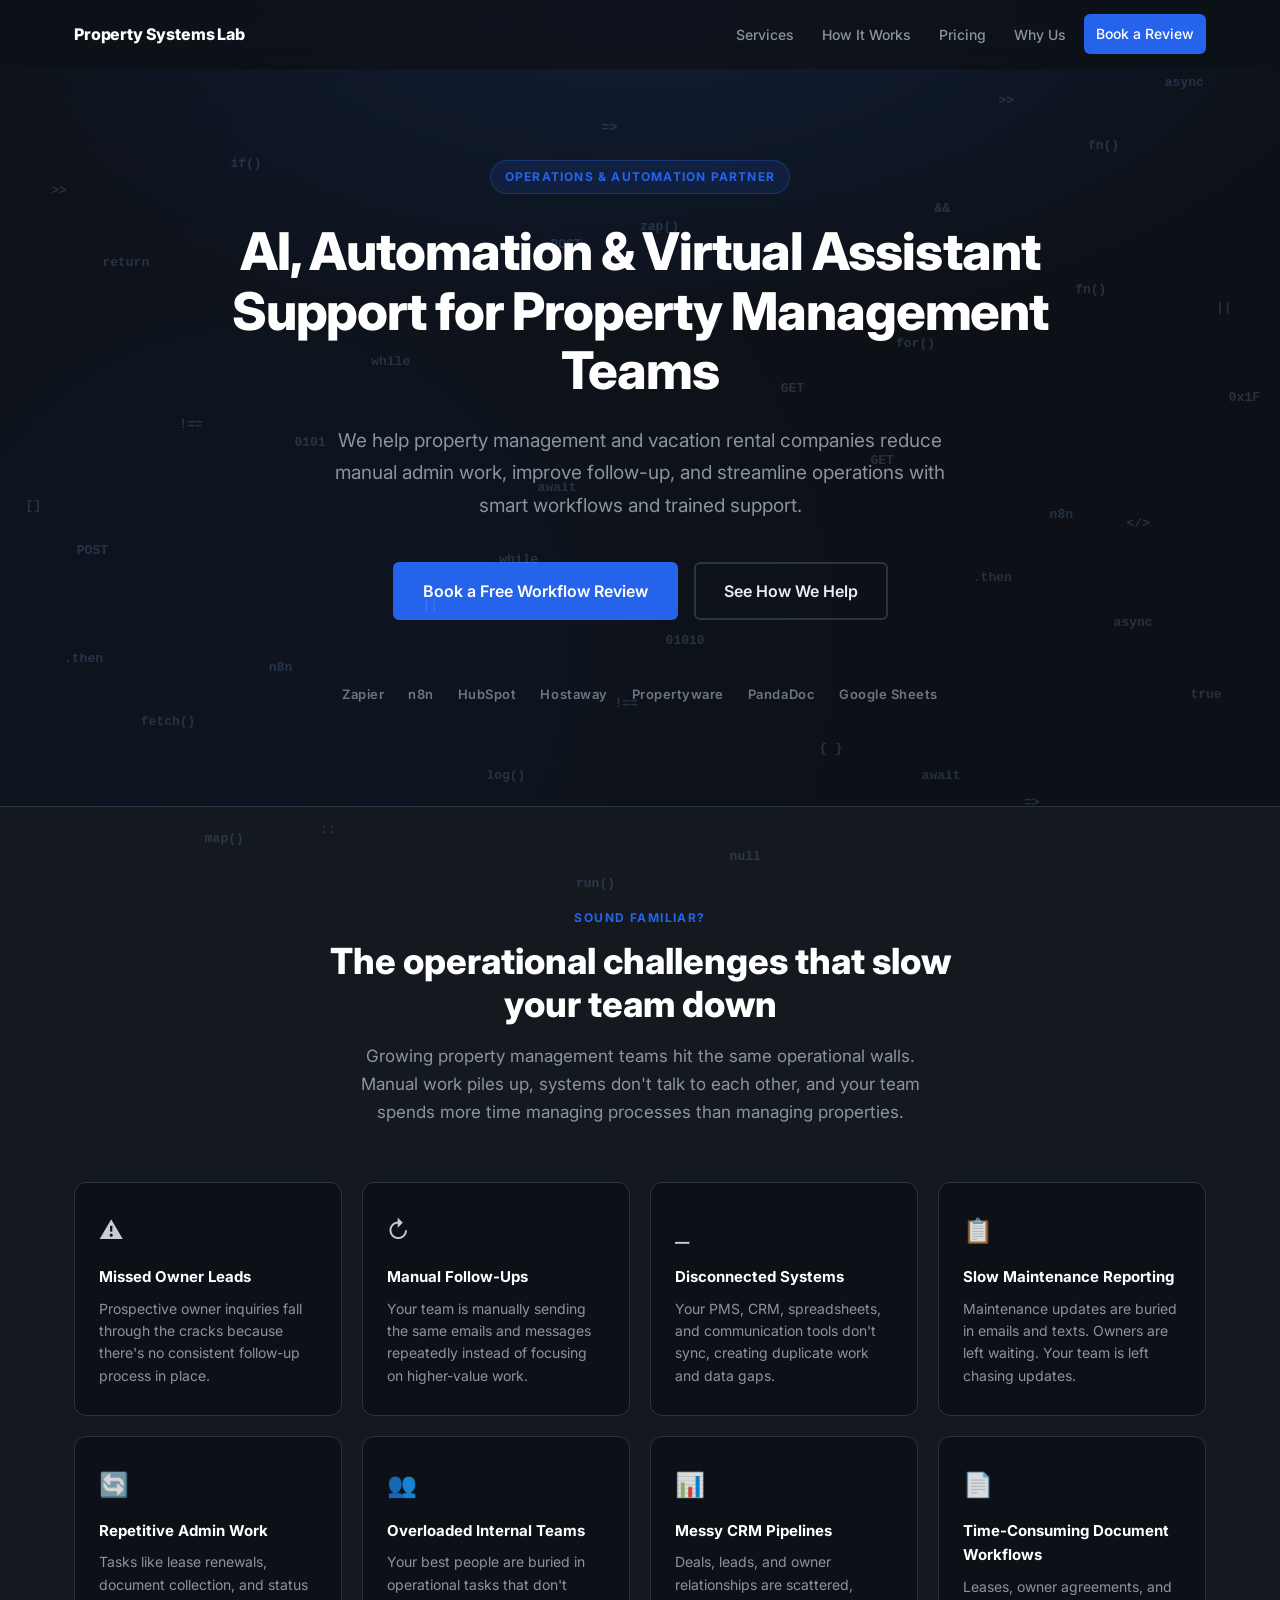
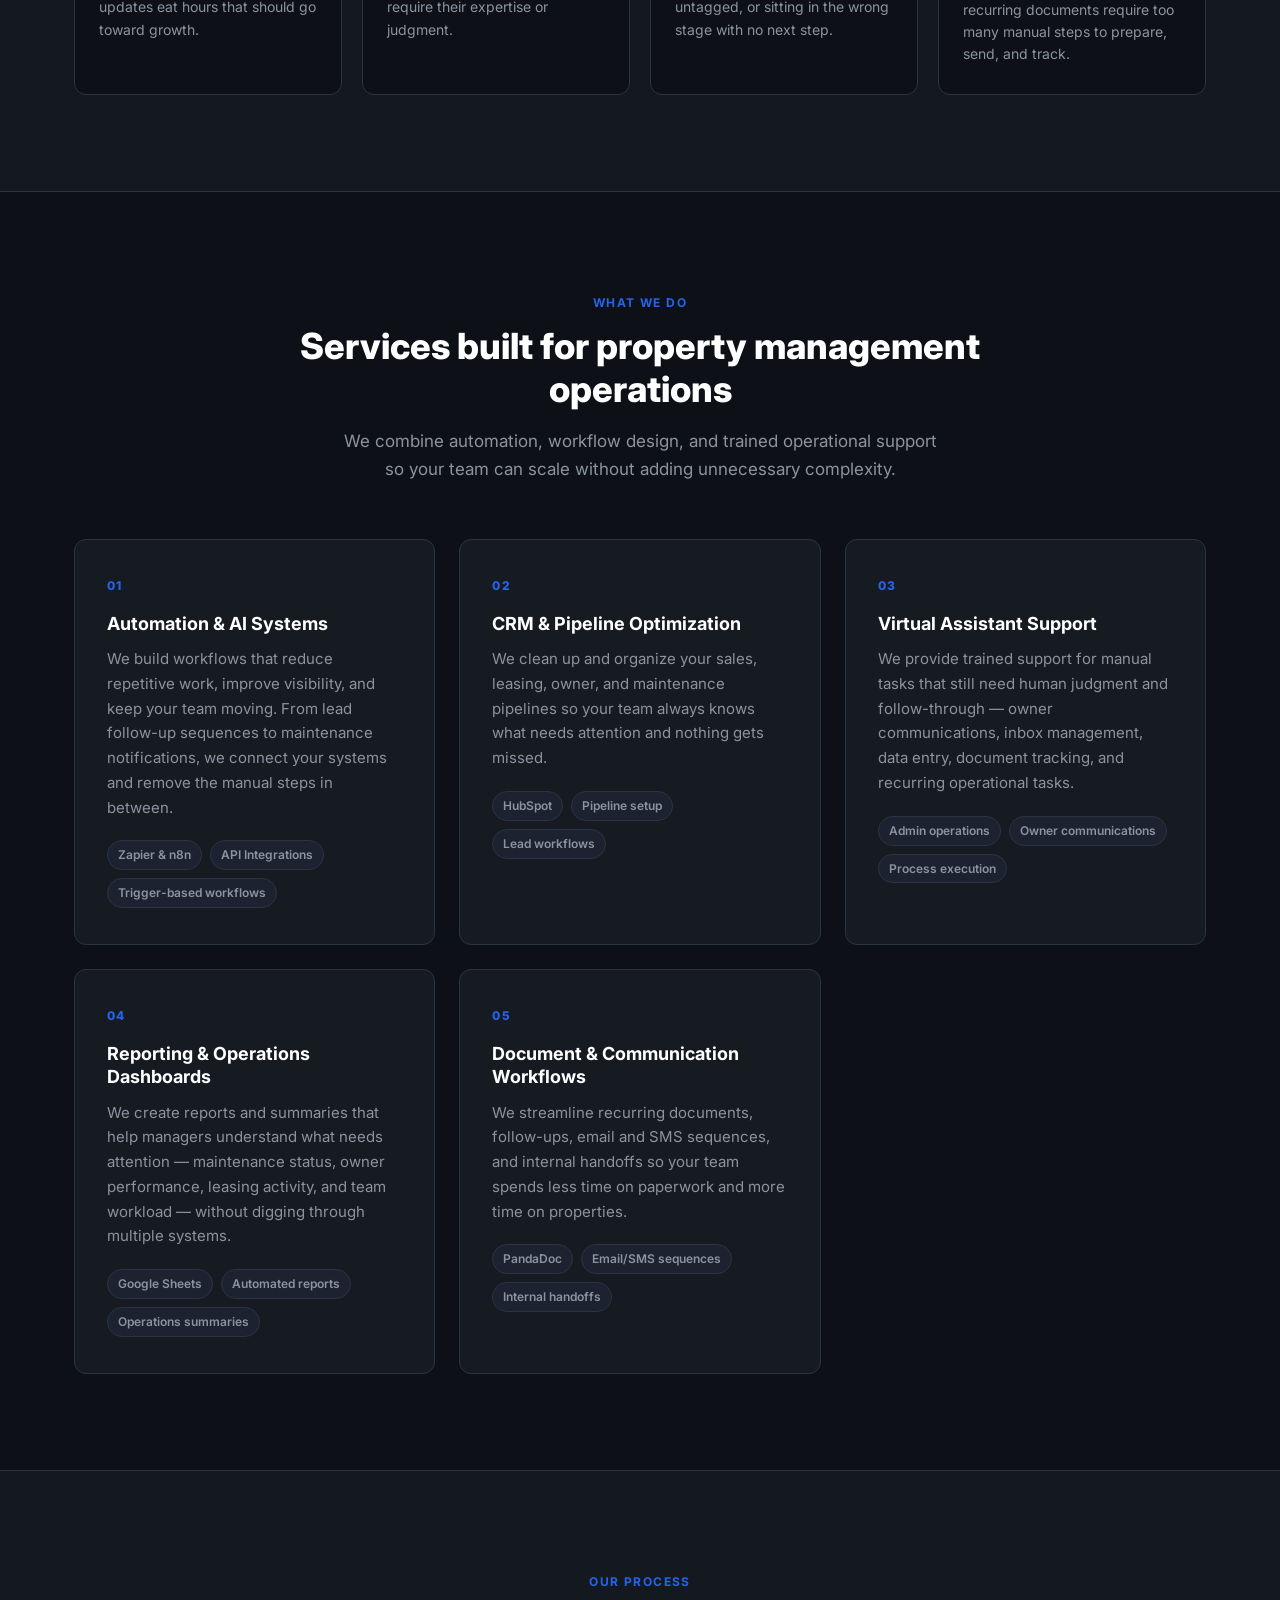
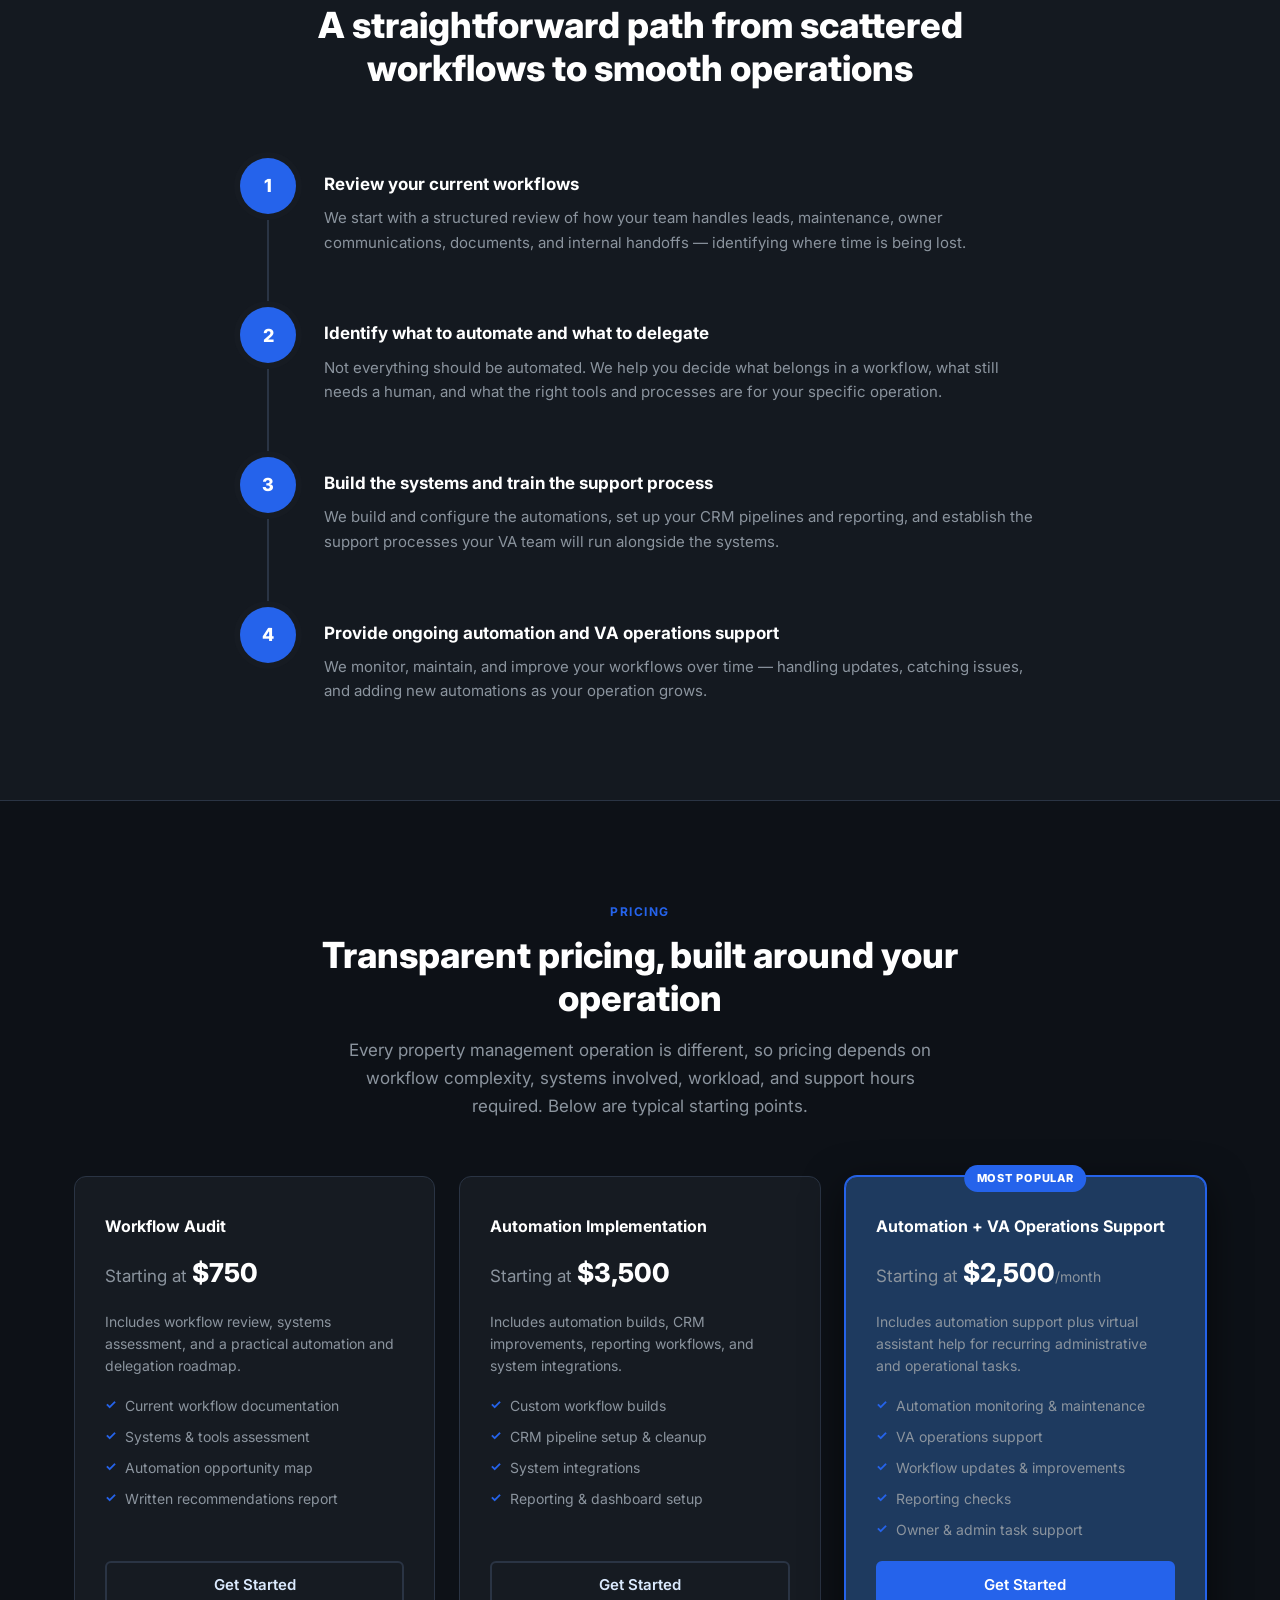
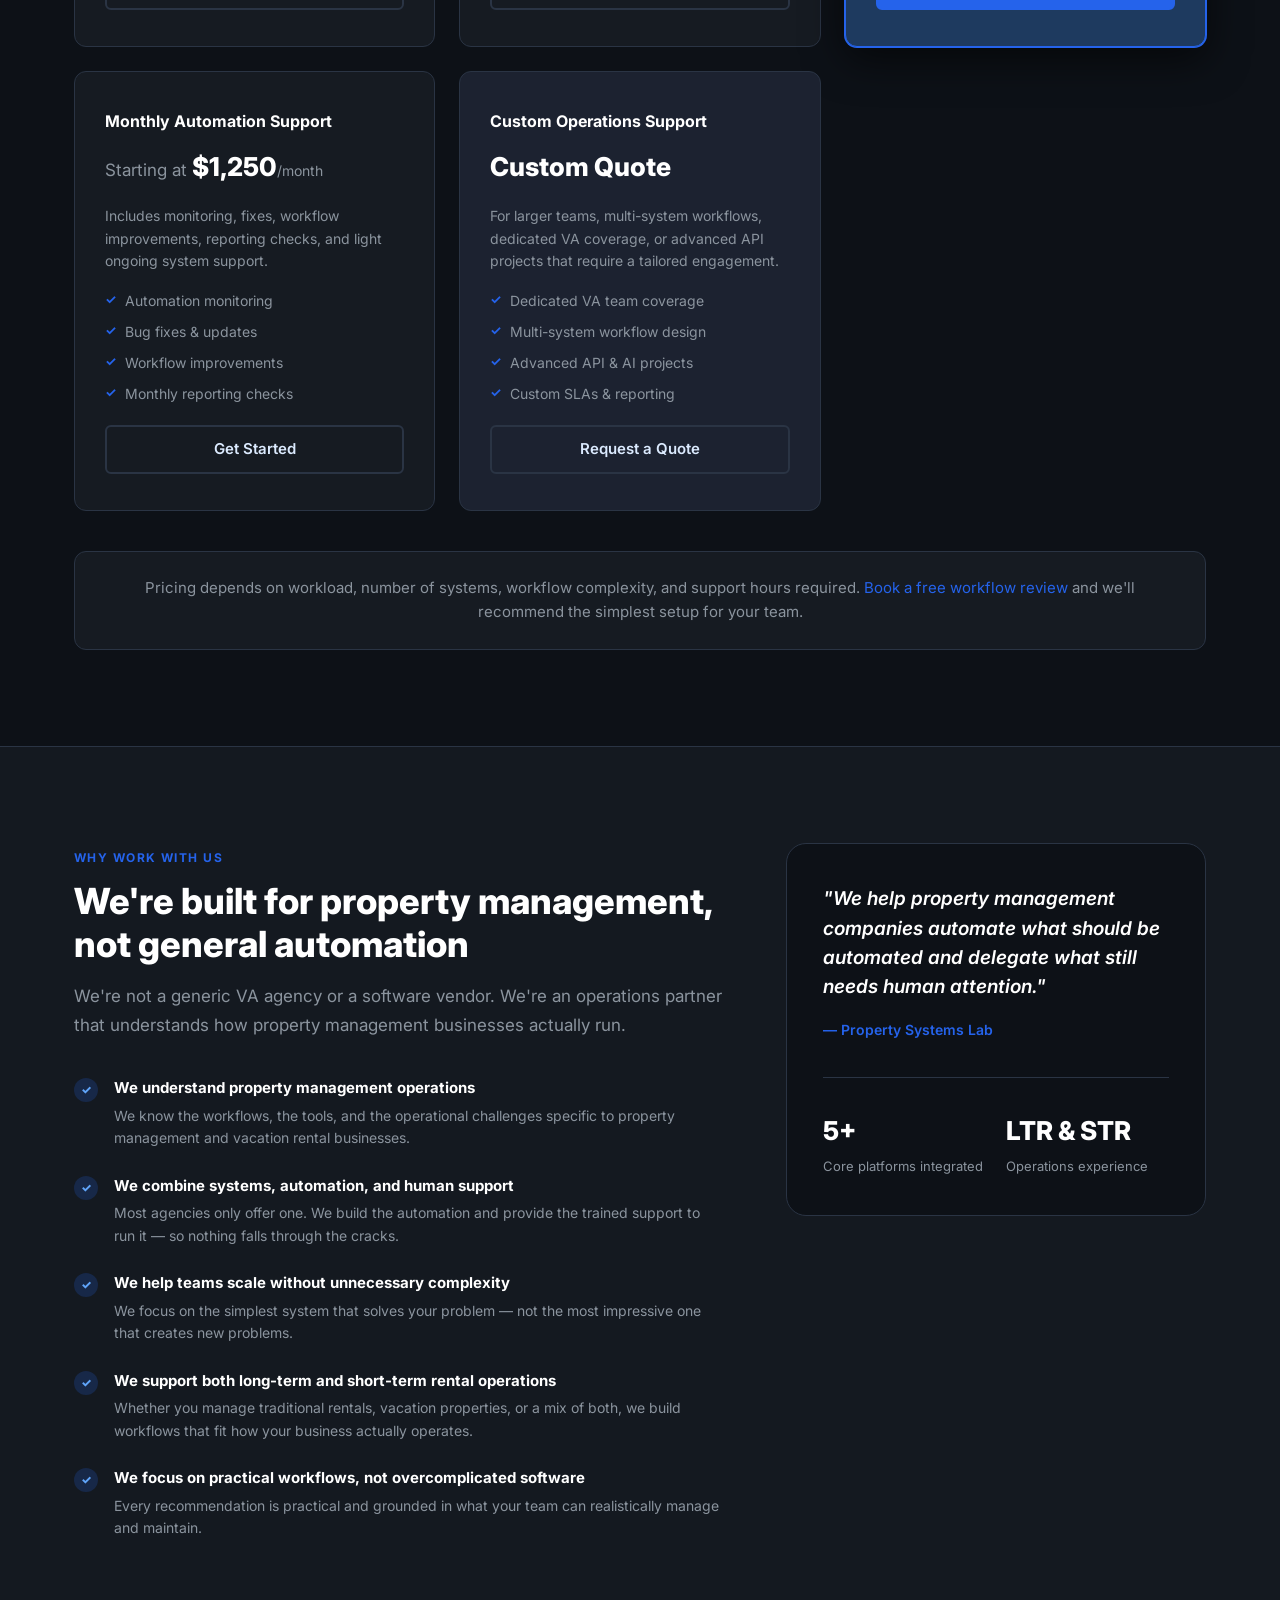
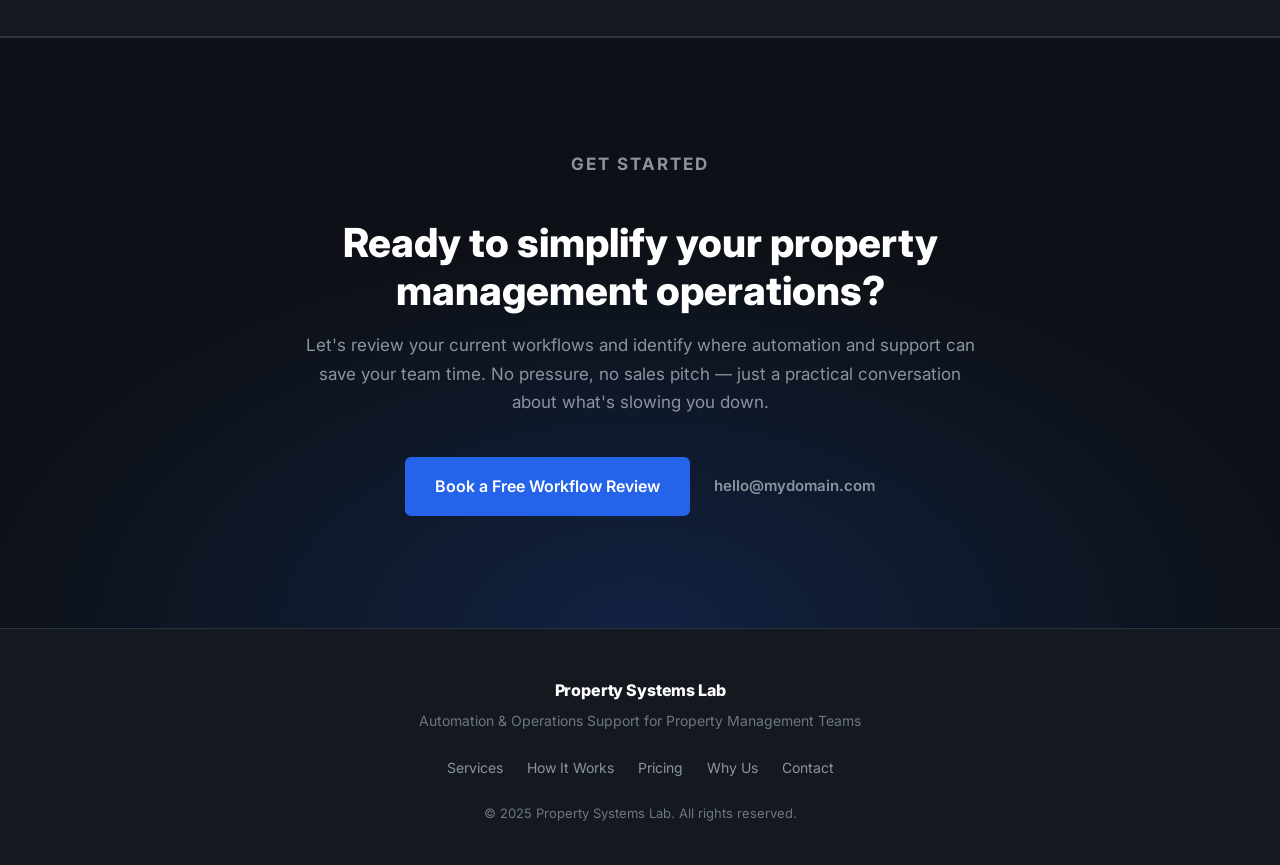
==== index.html @ fbfcacbc "Replace animated canvas with static hardcoded code symbols 47 symbols hardcoded in HTML with absolut" ====
<!DOCTYPE html>
<html lang="en">
<head>
  <meta charset="UTF-8" />
  <meta name="viewport" content="width=device-width, initial-scale=1.0" />
  <title>Property Systems Lab | Automation & Operations Support for Property Management</title>
  <meta name="description" content="We help property management and vacation rental companies reduce manual admin work, improve follow-up, and streamline operations with smart workflows and trained support." />
  <link rel="preconnect" href="https://fonts.googleapis.com" />
  <link rel="preconnect" href="https://fonts.gstatic.com" crossorigin />
  <link href="https://fonts.googleapis.com/css2?family=Inter:wght@400;500;600;700;800&display=swap" rel="stylesheet" />
  <link rel="stylesheet" href="styles.css" />
</head>
<body>

  <!-- Background symbols -->
  <div class="code-bg" aria-hidden="true">
    <span style="top:4%;left:3%">{ }</span>
    <span style="top:8%;left:91%">async</span>
    <span style="top:13%;left:47%">=></span>
    <span style="top:17%;left:18%">if()</span>
    <span style="top:22%;left:73%">&&</span>
    <span style="top:6%;left:62%">API</span>
    <span style="top:28%;left:8%">return</span>
    <span style="top:31%;left:84%">fn()</span>
    <span style="top:35%;left:55%">//</span>
    <span style="top:39%;left:29%">while</span>
    <span style="top:43%;left:96%">0x1F</span>
    <span style="top:2%;left:37%">map()</span>
    <span style="top:46%;left:14%">!==</span>
    <span style="top:50%;left:68%">GET</span>
    <span style="top:53%;left:42%">await</span>
    <span style="top:57%;left:88%">&lt;/&gt;</span>
    <span style="top:60%;left:6%">POST</span>
    <span style="top:63%;left:76%">.then</span>
    <span style="top:66%;left:33%">||</span>
    <span style="top:70%;left:52%">01010</span>
    <span style="top:73%;left:21%">n8n</span>
    <span style="top:76%;left:93%">true</span>
    <span style="top:79%;left:11%">fetch()</span>
    <span style="top:82%;left:64%">{ }</span>
    <span style="top:85%;left:38%">log()</span>
    <span style="top:88%;left:80%">=></span>
    <span style="top:91%;left:25%">::</span>
    <span style="top:94%;left:57%">null</span>
    <span style="top:97%;left:45%">run()</span>
    <span style="top:10%;left:78%">&gt;&gt;</span>
    <span style="top:24%;left:50%">zap()</span>
    <span style="top:37%;left:70%">for()</span>
    <span style="top:55%;left:2%">[]</span>
    <span style="top:68%;left:87%">async</span>
    <span style="top:48%;left:23%">0101</span>
    <span style="top:15%;left:85%">fn()</span>
    <span style="top:42%;left:61%">GET</span>
    <span style="top:77%;left:48%">!==</span>
    <span style="top:92%;left:16%">map()</span>
    <span style="top:20%;left:4%">&gt;&gt;</span>
    <span style="top:61%;left:39%">while</span>
    <span style="top:33%;left:95%">||</span>
    <span style="top:85%;left:72%">await</span>
    <span style="top:72%;left:5%">.then</span>
    <span style="top:6%;left:27%">return</span>
    <span style="top:56%;left:82%">n8n</span>
    <span style="top:26%;left:43%">POST</span>
  </div>

  <!-- Navigation -->
  <nav class="nav" id="nav">
    <div class="container nav__inner">
      <a href="#" class="nav__logo">Property Systems Lab</a>
      <ul class="nav__links">
        <li><a href="#services">Services</a></li>
        <li><a href="#how-it-works">How It Works</a></li>
        <li><a href="#pricing">Pricing</a></li>
        <li><a href="#why-us">Why Us</a></li>
        <li><a href="#contact" class="btn btn--nav">Book a Review</a></li>
      </ul>
      <button class="nav__toggle" id="navToggle" aria-label="Toggle navigation">
        <span></span><span></span><span></span>
      </button>
    </div>
  </nav>

  <!-- Hero -->
  <section class="hero">
    <div class="container hero__inner">
      <div class="hero__badge">Operations & Automation Partner</div>
      <h1 class="hero__headline">AI, Automation &amp; Virtual Assistant Support for Property Management Teams</h1>
      <p class="hero__sub">We help property management and vacation rental companies reduce manual admin work, improve follow-up, and streamline operations with smart workflows and trained support.</p>
      <div class="hero__actions">
        <a href="#contact" class="btn btn--primary btn--lg">Book a Free Workflow Review</a>
        <a href="#services" class="btn btn--ghost btn--lg">See How We Help</a>
      </div>
      <div class="hero__trust">
        <span>Zapier</span>
        <span>n8n</span>
        <span>HubSpot</span>
        <span>Hostaway</span>
        <span>Propertyware</span>
        <span>PandaDoc</span>
        <span>Google Sheets</span>
      </div>
    </div>
  </section>

  <!-- Problems -->
  <section class="problems" id="problems">
    <div class="container">
      <div class="section-header">
        <p class="section-label">Sound Familiar?</p>
        <h2 class="section-title">The operational challenges that slow your team down</h2>
        <p class="section-desc">Growing property management teams hit the same operational walls. Manual work piles up, systems don't talk to each other, and your team spends more time managing processes than managing properties.</p>
      </div>
      <div class="problems__grid">
        <div class="problem-card">
          <div class="problem-card__icon">&#9888;</div>
          <h3>Missed Owner Leads</h3>
          <p>Prospective owner inquiries fall through the cracks because there's no consistent follow-up process in place.</p>
        </div>
        <div class="problem-card">
          <div class="problem-card__icon">&#8635;</div>
          <h3>Manual Follow-Ups</h3>
          <p>Your team is manually sending the same emails and messages repeatedly instead of focusing on higher-value work.</p>
        </div>
        <div class="problem-card">
          <div class="problem-card__icon">&#9135;</div>
          <h3>Disconnected Systems</h3>
          <p>Your PMS, CRM, spreadsheets, and communication tools don't sync, creating duplicate work and data gaps.</p>
        </div>
        <div class="problem-card">
          <div class="problem-card__icon">&#128203;</div>
          <h3>Slow Maintenance Reporting</h3>
          <p>Maintenance updates are buried in emails and texts. Owners are left waiting. Your team is left chasing updates.</p>
        </div>
        <div class="problem-card">
          <div class="problem-card__icon">&#128260;</div>
          <h3>Repetitive Admin Work</h3>
          <p>Tasks like lease renewals, document collection, and status updates eat hours that should go toward growth.</p>
        </div>
        <div class="problem-card">
          <div class="problem-card__icon">&#128101;</div>
          <h3>Overloaded Internal Teams</h3>
          <p>Your best people are buried in operational tasks that don't require their expertise or judgment.</p>
        </div>
        <div class="problem-card">
          <div class="problem-card__icon">&#128202;</div>
          <h3>Messy CRM Pipelines</h3>
          <p>Deals, leads, and owner relationships are scattered, untagged, or sitting in the wrong stage with no next step.</p>
        </div>
        <div class="problem-card">
          <div class="problem-card__icon">&#128196;</div>
          <h3>Time-Consuming Document Workflows</h3>
          <p>Leases, owner agreements, and recurring documents require too many manual steps to prepare, send, and track.</p>
        </div>
      </div>
    </div>
  </section>

  <!-- Services -->
  <section class="services" id="services">
    <div class="container">
      <div class="section-header">
        <p class="section-label">What We Do</p>
        <h2 class="section-title">Services built for property management operations</h2>
        <p class="section-desc">We combine automation, workflow design, and trained operational support so your team can scale without adding unnecessary complexity.</p>
      </div>
      <div class="services__grid">
        <div class="service-card">
          <div class="service-card__num">01</div>
          <h3>Automation &amp; AI Systems</h3>
          <p>We build workflows that reduce repetitive work, improve visibility, and keep your team moving. From lead follow-up sequences to maintenance notifications, we connect your systems and remove the manual steps in between.</p>
          <ul class="service-card__tags">
            <li>Zapier &amp; n8n</li>
            <li>API Integrations</li>
            <li>Trigger-based workflows</li>
          </ul>
        </div>
        <div class="service-card">
          <div class="service-card__num">02</div>
          <h3>CRM &amp; Pipeline Optimization</h3>
          <p>We clean up and organize your sales, leasing, owner, and maintenance pipelines so your team always knows what needs attention and nothing gets missed.</p>
          <ul class="service-card__tags">
            <li>HubSpot</li>
            <li>Pipeline setup</li>
            <li>Lead workflows</li>
          </ul>
        </div>
        <div class="service-card">
          <div class="service-card__num">03</div>
          <h3>Virtual Assistant Support</h3>
          <p>We provide trained support for manual tasks that still need human judgment and follow-through — owner communications, inbox management, data entry, document tracking, and recurring operational tasks.</p>
          <ul class="service-card__tags">
            <li>Admin operations</li>
            <li>Owner communications</li>
            <li>Process execution</li>
          </ul>
        </div>
        <div class="service-card">
          <div class="service-card__num">04</div>
          <h3>Reporting &amp; Operations Dashboards</h3>
          <p>We create reports and summaries that help managers understand what needs attention — maintenance status, owner performance, leasing activity, and team workload — without digging through multiple systems.</p>
          <ul class="service-card__tags">
            <li>Google Sheets</li>
            <li>Automated reports</li>
            <li>Operations summaries</li>
          </ul>
        </div>
        <div class="service-card">
          <div class="service-card__num">05</div>
          <h3>Document &amp; Communication Workflows</h3>
          <p>We streamline recurring documents, follow-ups, email and SMS sequences, and internal handoffs so your team spends less time on paperwork and more time on properties.</p>
          <ul class="service-card__tags">
            <li>PandaDoc</li>
            <li>Email/SMS sequences</li>
            <li>Internal handoffs</li>
          </ul>
        </div>
      </div>
    </div>
  </section>

  <!-- How It Works -->
  <section class="how-it-works" id="how-it-works">
    <div class="container">
      <div class="section-header">
        <p class="section-label">Our Process</p>
        <h2 class="section-title">A straightforward path from scattered workflows to smooth operations</h2>
      </div>
      <div class="steps">
        <div class="step">
          <div class="step__num">1</div>
          <div class="step__body">
            <h3>Review your current workflows</h3>
            <p>We start with a structured review of how your team handles leads, maintenance, owner communications, documents, and internal handoffs — identifying where time is being lost.</p>
          </div>
        </div>
        <div class="step">
          <div class="step__num">2</div>
          <div class="step__body">
            <h3>Identify what to automate and what to delegate</h3>
            <p>Not everything should be automated. We help you decide what belongs in a workflow, what still needs a human, and what the right tools and processes are for your specific operation.</p>
          </div>
        </div>
        <div class="step">
          <div class="step__num">3</div>
          <div class="step__body">
            <h3>Build the systems and train the support process</h3>
            <p>We build and configure the automations, set up your CRM pipelines and reporting, and establish the support processes your VA team will run alongside the systems.</p>
          </div>
        </div>
        <div class="step">
          <div class="step__num">4</div>
          <div class="step__body">
            <h3>Provide ongoing automation and VA operations support</h3>
            <p>We monitor, maintain, and improve your workflows over time — handling updates, catching issues, and adding new automations as your operation grows.</p>
          </div>
        </div>
      </div>
    </div>
  </section>

  <!-- Pricing -->
  <section class="pricing" id="pricing">
    <div class="container">
      <div class="section-header">
        <p class="section-label">Pricing</p>
        <h2 class="section-title">Transparent pricing, built around your operation</h2>
        <p class="section-desc">Every property management operation is different, so pricing depends on workflow complexity, systems involved, workload, and support hours required. Below are typical starting points.</p>
      </div>
      <div class="pricing__grid">
        <div class="pricing-card">
          <div class="pricing-card__name">Workflow Audit</div>
          <div class="pricing-card__price">Starting at <strong>$750</strong></div>
          <p class="pricing-card__desc">Includes workflow review, systems assessment, and a practical automation and delegation roadmap.</p>
          <ul class="pricing-card__list">
            <li>Current workflow documentation</li>
            <li>Systems &amp; tools assessment</li>
            <li>Automation opportunity map</li>
            <li>Written recommendations report</li>
          </ul>
          <a href="#contact" class="btn btn--outline">Get Started</a>
        </div>
        <div class="pricing-card">
          <div class="pricing-card__name">Automation Implementation</div>
          <div class="pricing-card__price">Starting at <strong>$3,500</strong></div>
          <p class="pricing-card__desc">Includes automation builds, CRM improvements, reporting workflows, and system integrations.</p>
          <ul class="pricing-card__list">
            <li>Custom workflow builds</li>
            <li>CRM pipeline setup &amp; cleanup</li>
            <li>System integrations</li>
            <li>Reporting &amp; dashboard setup</li>
          </ul>
          <a href="#contact" class="btn btn--outline">Get Started</a>
        </div>
        <div class="pricing-card pricing-card--featured">
          <div class="pricing-card__badge">Most Popular</div>
          <div class="pricing-card__name">Automation + VA Operations Support</div>
          <div class="pricing-card__price">Starting at <strong>$2,500</strong><span>/month</span></div>
          <p class="pricing-card__desc">Includes automation support plus virtual assistant help for recurring administrative and operational tasks.</p>
          <ul class="pricing-card__list">
            <li>Automation monitoring &amp; maintenance</li>
            <li>VA operations support</li>
            <li>Workflow updates &amp; improvements</li>
            <li>Reporting checks</li>
            <li>Owner &amp; admin task support</li>
          </ul>
          <a href="#contact" class="btn btn--primary">Get Started</a>
        </div>
        <div class="pricing-card">
          <div class="pricing-card__name">Monthly Automation Support</div>
          <div class="pricing-card__price">Starting at <strong>$1,250</strong><span>/month</span></div>
          <p class="pricing-card__desc">Includes monitoring, fixes, workflow improvements, reporting checks, and light ongoing system support.</p>
          <ul class="pricing-card__list">
            <li>Automation monitoring</li>
            <li>Bug fixes &amp; updates</li>
            <li>Workflow improvements</li>
            <li>Monthly reporting checks</li>
          </ul>
          <a href="#contact" class="btn btn--outline">Get Started</a>
        </div>
        <div class="pricing-card pricing-card--custom">
          <div class="pricing-card__name">Custom Operations Support</div>
          <div class="pricing-card__price"><strong>Custom Quote</strong></div>
          <p class="pricing-card__desc">For larger teams, multi-system workflows, dedicated VA coverage, or advanced API projects that require a tailored engagement.</p>
          <ul class="pricing-card__list">
            <li>Dedicated VA team coverage</li>
            <li>Multi-system workflow design</li>
            <li>Advanced API &amp; AI projects</li>
            <li>Custom SLAs &amp; reporting</li>
          </ul>
          <a href="#contact" class="btn btn--outline">Request a Quote</a>
        </div>
      </div>
      <div class="pricing__note">
        <p>Pricing depends on workload, number of systems, workflow complexity, and support hours required. <a href="#contact">Book a free workflow review</a> and we'll recommend the simplest setup for your team.</p>
      </div>
    </div>
  </section>

  <!-- Why Us -->
  <section class="why-us" id="why-us">
    <div class="container">
      <div class="why-us__inner">
        <div class="why-us__text">
          <p class="section-label">Why Work With Us</p>
          <h2 class="section-title">We're built for property management, not general automation</h2>
          <p class="why-us__intro">We're not a generic VA agency or a software vendor. We're an operations partner that understands how property management businesses actually run.</p>
          <ul class="why-list">
            <li>
              <div class="why-list__icon">&#10003;</div>
              <div>
                <strong>We understand property management operations</strong>
                <p>We know the workflows, the tools, and the operational challenges specific to property management and vacation rental businesses.</p>
              </div>
            </li>
            <li>
              <div class="why-list__icon">&#10003;</div>
              <div>
                <strong>We combine systems, automation, and human support</strong>
                <p>Most agencies only offer one. We build the automation and provide the trained support to run it — so nothing falls through the cracks.</p>
              </div>
            </li>
            <li>
              <div class="why-list__icon">&#10003;</div>
              <div>
                <strong>We help teams scale without unnecessary complexity</strong>
                <p>We focus on the simplest system that solves your problem — not the most impressive one that creates new problems.</p>
              </div>
            </li>
            <li>
              <div class="why-list__icon">&#10003;</div>
              <div>
                <strong>We support both long-term and short-term rental operations</strong>
                <p>Whether you manage traditional rentals, vacation properties, or a mix of both, we build workflows that fit how your business actually operates.</p>
              </div>
            </li>
            <li>
              <div class="why-list__icon">&#10003;</div>
              <div>
                <strong>We focus on practical workflows, not overcomplicated software</strong>
                <p>Every recommendation is practical and grounded in what your team can realistically manage and maintain.</p>
              </div>
            </li>
          </ul>
        </div>
        <div class="why-us__card">
          <blockquote>
            <p>"We help property management companies automate what should be automated and delegate what still needs human attention."</p>
            <footer>— Property Systems Lab</footer>
          </blockquote>
          <div class="why-us__stats">
            <div class="stat">
              <div class="stat__num">5+</div>
              <div class="stat__label">Core platforms integrated</div>
            </div>
            <div class="stat">
              <div class="stat__num">LTR &amp; STR</div>
              <div class="stat__label">Operations experience</div>
            </div>
          </div>
        </div>
      </div>
    </div>
  </section>

  <!-- Final CTA -->
  <section class="cta-section" id="contact">
    <div class="container">
      <div class="cta-section__inner">
        <p class="section-label section-label--light">Get Started</p>
        <h2>Ready to simplify your property management operations?</h2>
        <p>Let's review your current workflows and identify where automation and support can save your team time. No pressure, no sales pitch — just a practical conversation about what's slowing you down.</p>
        <div class="cta-section__actions">
          <a href="#contact" class="btn btn--primary btn--lg">Book a Free Workflow Review</a>
          <a href="mailto:hello@mydomain.com" class="cta-section__email">hello@mydomain.com</a>
        </div>
      </div>
    </div>
  </section>

  <!-- Footer -->
  <footer class="footer">
    <div class="container footer__inner">
      <div class="footer__brand">
        <span class="nav__logo">Property Systems Lab</span>
        <p>Automation &amp; Operations Support for Property Management Teams</p>
      </div>
      <nav class="footer__nav">
        <a href="#services">Services</a>
        <a href="#how-it-works">How It Works</a>
        <a href="#pricing">Pricing</a>
        <a href="#why-us">Why Us</a>
        <a href="#contact">Contact</a>
      </nav>
      <p class="footer__copy">&copy; 2025 Property Systems Lab. All rights reserved.</p>
    </div>
  </footer>

  <script src="script.js"></script>
</body>
</html>
---- styles.css ----
/* =============================================
   PROPERTY SYSTEMS LAB — STYLESHEET
   ============================================= */

/* --- Reset & Base --- */
*, *::before, *::after { box-sizing: border-box; margin: 0; padding: 0; }

:root {
  --color-bg:          #0d1117;
  --color-bg-t:        rgba(13,17,23,0.82);
  --color-surface:     #161b22;
  --color-surface-t:   rgba(22,27,34,0.84);
  --color-surface-alt: #1c2230;
  --color-border:      #2a3444;
  --color-accent:      #2563eb;
  --color-accent-hover:#1d4ed8;
  --color-accent-light:#dbeafe;
  --color-text:        #e6edf3;
  --color-text-muted:  #8b949e;
  --color-text-subtle: #6e7681;
  --color-white:       #ffffff;
  --color-featured:    #1e3a5f;

  --font: 'Inter', system-ui, -apple-system, sans-serif;
  --radius-sm:  6px;
  --radius-md:  12px;
  --radius-lg:  20px;
  --shadow-sm:  0 1px 3px rgba(0,0,0,.4);
  --shadow-md:  0 4px 16px rgba(0,0,0,.5);
  --shadow-lg:  0 12px 40px rgba(0,0,0,.6);
  --transition: 0.2s ease;
  --max-w:      1180px;
}

html { scroll-behavior: smooth; font-size: 16px; }

body {
  font-family: var(--font);
  background: var(--color-bg);
  color: var(--color-text);
  line-height: 1.65;
  -webkit-font-smoothing: antialiased;
  background-attachment: fixed;
}

.container {
  max-width: var(--max-w);
  margin: 0 auto;
  padding: 0 24px;
}

a { color: inherit; text-decoration: none; }
ul { list-style: none; }
img { display: block; max-width: 100%; }

/* --- Buttons --- */
.btn {
  display: inline-flex;
  align-items: center;
  justify-content: center;
  gap: 8px;
  font-family: var(--font);
  font-size: 0.9375rem;
  font-weight: 600;
  border-radius: var(--radius-sm);
  border: 2px solid transparent;
  cursor: pointer;
  transition: background var(--transition), color var(--transition), border-color var(--transition), transform var(--transition), box-shadow var(--transition);
  text-decoration: none;
  white-space: nowrap;
  padding: 10px 22px;
}
.btn--lg { padding: 14px 28px; font-size: 1rem; }

.btn--primary {
  background: var(--color-accent);
  color: var(--color-white);
  border-color: var(--color-accent);
}
.btn--primary:hover {
  background: var(--color-accent-hover);
  border-color: var(--color-accent-hover);
  transform: translateY(-1px);
  box-shadow: 0 6px 20px rgba(37,99,235,.4);
}

.btn--ghost {
  background: transparent;
  color: var(--color-text);
  border-color: var(--color-border);
}
.btn--ghost:hover {
  border-color: var(--color-text-muted);
  color: var(--color-white);
}

.btn--outline {
  background: transparent;
  color: var(--color-accent-light);
  border-color: var(--color-border);
}
.btn--outline:hover {
  border-color: var(--color-accent);
  color: var(--color-white);
}

.btn--nav {
  background: var(--color-accent);
  color: var(--color-white) !important;
  border-color: var(--color-accent);
  padding: 8px 18px;
  font-size: 0.875rem;
}
.btn--nav:hover {
  background: var(--color-accent-hover);
  border-color: var(--color-accent-hover);
}

/* --- Section Helpers --- */
.section-header {
  text-align: center;
  margin-bottom: 56px;
}
.section-label {
  display: inline-block;
  font-size: 0.75rem;
  font-weight: 700;
  letter-spacing: 0.12em;
  text-transform: uppercase;
  color: var(--color-accent);
  margin-bottom: 12px;
}
.section-label--light { color: #60a5fa; }
.section-title {
  font-size: clamp(1.75rem, 3vw, 2.25rem);
  font-weight: 800;
  line-height: 1.2;
  color: var(--color-white);
  margin-bottom: 16px;
  max-width: 680px;
  margin-left: auto;
  margin-right: auto;
}
.section-desc {
  font-size: 1.0625rem;
  color: var(--color-text-muted);
  max-width: 600px;
  margin: 0 auto;
}

/* =============================================
   BACKGROUND CODE SYMBOLS
   ============================================= */
.code-bg {
  position: fixed;
  inset: 0;
  z-index: 50;
  pointer-events: none;
  overflow: hidden;
}

.code-bg span {
  position: absolute;
  font-family: 'Courier New', Courier, monospace;
  font-size: 13px;
  font-weight: 600;
  color: #93c5fd;
  opacity: 0.18;
  white-space: nowrap;
  user-select: none;
}

/* =============================================
   NAV
   ============================================= */
.nav {
  position: fixed;
  top: 0; left: 0; right: 0;
  z-index: 100;
  background: rgba(13,17,23,.80);
  backdrop-filter: blur(12px);
  -webkit-backdrop-filter: blur(12px);
  border-bottom: 1px solid transparent;
  transition: border-color var(--transition), background var(--transition);
}
.nav.scrolled {
  border-bottom-color: var(--color-border);
}
.nav__inner {
  display: flex;
  align-items: center;
  justify-content: space-between;
  height: 68px;
}
.nav__logo {
  font-size: 1rem;
  font-weight: 800;
  color: var(--color-white);
  letter-spacing: -0.01em;
}
.nav__links {
  display: flex;
  align-items: center;
  gap: 8px;
}
.nav__links a {
  font-size: 0.875rem;
  font-weight: 500;
  color: var(--color-text-muted);
  padding: 6px 10px;
  border-radius: var(--radius-sm);
  transition: color var(--transition);
}
.nav__links a:hover { color: var(--color-white); }
.nav__toggle {
  display: none;
  flex-direction: column;
  gap: 5px;
  background: none;
  border: none;
  cursor: pointer;
  padding: 4px;
}
.nav__toggle span {
  display: block;
  width: 22px;
  height: 2px;
  background: var(--color-text);
  border-radius: 2px;
  transition: transform var(--transition), opacity var(--transition);
}

/* =============================================
   HERO
   ============================================= */
.hero {
  padding: 160px 0 100px;
  background: radial-gradient(ellipse 80% 60% at 50% 0%, rgba(37,99,235,.15) 0%, transparent 70%);
  text-align: center;
  position: relative;
  overflow: hidden;
}
.hero::before {
  content: '';
  position: absolute;
  inset: 0;
  background: radial-gradient(circle at 20% 80%, rgba(37,99,235,.05) 0%, transparent 50%);
  pointer-events: none;
}
.hero__inner { position: relative; }
.hero__badge {
  display: inline-block;
  font-size: 0.75rem;
  font-weight: 700;
  letter-spacing: 0.1em;
  text-transform: uppercase;
  color: var(--color-accent);
  background: rgba(37,99,235,.12);
  border: 1px solid rgba(37,99,235,.3);
  padding: 6px 14px;
  border-radius: 999px;
  margin-bottom: 28px;
}
.hero__headline {
  font-size: clamp(2rem, 5vw, 3.25rem);
  font-weight: 800;
  line-height: 1.15;
  letter-spacing: -0.02em;
  color: var(--color-white);
  max-width: 820px;
  margin: 0 auto 24px;
}
.hero__sub {
  font-size: clamp(1rem, 2vw, 1.1875rem);
  color: var(--color-text-muted);
  max-width: 620px;
  margin: 0 auto 40px;
  line-height: 1.7;
}
.hero__actions {
  display: flex;
  gap: 16px;
  justify-content: center;
  flex-wrap: wrap;
  margin-bottom: 64px;
}
.hero__trust {
  display: flex;
  gap: 12px 24px;
  justify-content: center;
  flex-wrap: wrap;
  align-items: center;
}
.hero__trust span {
  font-size: 0.8125rem;
  font-weight: 600;
  color: var(--color-text-subtle);
  letter-spacing: 0.04em;
}

/* =============================================
   PROBLEMS
   ============================================= */
.problems {
  padding: 96px 0;
  background: var(--color-surface-t);
  border-top: 1px solid var(--color-border);
  border-bottom: 1px solid var(--color-border);
}
.problems__grid {
  display: grid;
  grid-template-columns: repeat(auto-fill, minmax(260px, 1fr));
  gap: 20px;
}
.problem-card {
  background: var(--color-bg);
  border: 1px solid var(--color-border);
  border-radius: var(--radius-md);
  padding: 28px 24px;
  transition: border-color var(--transition), transform var(--transition);
}
.problem-card:hover {
  border-color: var(--color-accent);
  transform: translateY(-2px);
}
.problem-card__icon {
  font-size: 1.5rem;
  margin-bottom: 14px;
  opacity: .85;
}
.problem-card h3 {
  font-size: 0.9375rem;
  font-weight: 700;
  color: var(--color-white);
  margin-bottom: 8px;
}
.problem-card p {
  font-size: 0.875rem;
  color: var(--color-text-muted);
  line-height: 1.6;
}

/* =============================================
   SERVICES
   ============================================= */
.services {
  padding: 96px 0;
}
.services__grid {
  display: grid;
  grid-template-columns: repeat(auto-fill, minmax(320px, 1fr));
  gap: 24px;
}
.service-card {
  background: var(--color-surface);
  border: 1px solid var(--color-border);
  border-radius: var(--radius-md);
  padding: 36px 32px;
  transition: border-color var(--transition), transform var(--transition), box-shadow var(--transition);
}
.service-card:hover {
  border-color: var(--color-accent);
  transform: translateY(-3px);
  box-shadow: var(--shadow-md);
}
.service-card__num {
  font-size: 0.75rem;
  font-weight: 800;
  letter-spacing: 0.1em;
  color: var(--color-accent);
  margin-bottom: 16px;
}
.service-card h3 {
  font-size: 1.125rem;
  font-weight: 700;
  color: var(--color-white);
  margin-bottom: 12px;
  line-height: 1.3;
}
.service-card p {
  font-size: 0.9375rem;
  color: var(--color-text-muted);
  line-height: 1.65;
  margin-bottom: 20px;
}
.service-card__tags {
  display: flex;
  flex-wrap: wrap;
  gap: 8px;
}
.service-card__tags li {
  font-size: 0.75rem;
  font-weight: 600;
  color: var(--color-text-muted);
  background: var(--color-surface-alt);
  border: 1px solid var(--color-border);
  padding: 4px 10px;
  border-radius: 999px;
}

/* =============================================
   HOW IT WORKS
   ============================================= */
.how-it-works {
  padding: 96px 0;
  background: var(--color-surface-t);
  border-top: 1px solid var(--color-border);
  border-bottom: 1px solid var(--color-border);
}
.steps {
  display: grid;
  gap: 0;
  max-width: 800px;
  margin: 0 auto;
  position: relative;
}
.steps::before {
  content: '';
  position: absolute;
  left: 27px;
  top: 56px;
  bottom: 56px;
  width: 2px;
  background: var(--color-border);
  z-index: 0;
}
.step {
  display: flex;
  gap: 28px;
  padding: 12px 0 40px;
  position: relative;
  z-index: 1;
}
.step:last-child { padding-bottom: 0; }
.step__num {
  flex-shrink: 0;
  width: 56px;
  height: 56px;
  border-radius: 50%;
  background: var(--color-accent);
  color: var(--color-white);
  font-size: 1.125rem;
  font-weight: 800;
  display: flex;
  align-items: center;
  justify-content: center;
  box-shadow: 0 0 0 6px var(--color-surface);
}
.step__body { padding-top: 12px; }
.step__body h3 {
  font-size: 1.0625rem;
  font-weight: 700;
  color: var(--color-white);
  margin-bottom: 8px;
}
.step__body p {
  font-size: 0.9375rem;
  color: var(--color-text-muted);
  line-height: 1.65;
}

/* =============================================
   PRICING
   ============================================= */
.pricing {
  padding: 96px 0;
}
.pricing__grid {
  display: grid;
  grid-template-columns: repeat(auto-fill, minmax(280px, 1fr));
  gap: 24px;
  margin-bottom: 40px;
}
.pricing-card {
  background: var(--color-surface);
  border: 1px solid var(--color-border);
  border-radius: var(--radius-md);
  padding: 36px 30px;
  display: flex;
  flex-direction: column;
  gap: 12px;
  position: relative;
  transition: border-color var(--transition), transform var(--transition), box-shadow var(--transition);
}
.pricing-card:hover {
  border-color: var(--color-accent);
  transform: translateY(-3px);
  box-shadow: var(--shadow-md);
}
.pricing-card--featured {
  background: var(--color-featured);
  border-color: var(--color-accent);
  box-shadow: 0 0 0 1px var(--color-accent), var(--shadow-lg);
}
.pricing-card--featured:hover {
  transform: translateY(-4px);
  box-shadow: 0 0 0 1px var(--color-accent), 0 16px 50px rgba(37,99,235,.4);
}
.pricing-card--custom {
  background: var(--color-surface-alt);
}
.pricing-card__badge {
  position: absolute;
  top: -12px;
  left: 50%;
  transform: translateX(-50%);
  background: var(--color-accent);
  color: var(--color-white);
  font-size: 0.6875rem;
  font-weight: 800;
  letter-spacing: 0.08em;
  text-transform: uppercase;
  padding: 4px 12px;
  border-radius: 999px;
  white-space: nowrap;
}
.pricing-card__name {
  font-size: 1rem;
  font-weight: 700;
  color: var(--color-white);
}
.pricing-card__price {
  font-size: 1.0625rem;
  color: var(--color-text-muted);
  margin-bottom: 4px;
}
.pricing-card__price strong {
  font-size: 1.625rem;
  font-weight: 800;
  color: var(--color-white);
}
.pricing-card__price span {
  font-size: 0.875rem;
  color: var(--color-text-muted);
}
.pricing-card__desc {
  font-size: 0.875rem;
  color: var(--color-text-muted);
  line-height: 1.6;
}
.pricing-card__list {
  flex: 1;
  display: flex;
  flex-direction: column;
  gap: 8px;
  margin: 4px 0 8px;
}
.pricing-card__list li {
  font-size: 0.875rem;
  color: var(--color-text-muted);
  padding-left: 20px;
  position: relative;
}
.pricing-card__list li::before {
  content: '✓';
  position: absolute;
  left: 0;
  color: var(--color-accent);
  font-weight: 700;
  font-size: 0.8125rem;
}
.pricing__note {
  background: var(--color-surface);
  border: 1px solid var(--color-border);
  border-radius: var(--radius-md);
  padding: 24px 28px;
  text-align: center;
}
.pricing__note p {
  font-size: 0.9375rem;
  color: var(--color-text-muted);
}
.pricing__note a {
  color: var(--color-accent);
  text-decoration: underline;
  text-decoration-color: transparent;
  transition: text-decoration-color var(--transition);
}
.pricing__note a:hover { text-decoration-color: var(--color-accent); }

/* =============================================
   WHY US
   ============================================= */
.why-us {
  padding: 96px 0;
  background: var(--color-surface-t);
  border-top: 1px solid var(--color-border);
  border-bottom: 1px solid var(--color-border);
}
.why-us__inner {
  display: grid;
  grid-template-columns: 1fr 420px;
  gap: 64px;
  align-items: start;
}
.why-us__text .section-title {
  text-align: left;
  margin-left: 0;
  margin-right: 0;
}
.why-us__intro {
  font-size: 1.0625rem;
  color: var(--color-text-muted);
  margin-bottom: 36px;
  line-height: 1.7;
}
.why-list {
  display: flex;
  flex-direction: column;
  gap: 24px;
}
.why-list li {
  display: flex;
  gap: 16px;
  align-items: flex-start;
}
.why-list__icon {
  flex-shrink: 0;
  width: 24px;
  height: 24px;
  border-radius: 50%;
  background: rgba(37,99,235,.2);
  color: #60a5fa;
  font-size: 0.75rem;
  font-weight: 800;
  display: flex;
  align-items: center;
  justify-content: center;
  margin-top: 2px;
}
.why-list strong {
  display: block;
  font-size: 0.9375rem;
  font-weight: 700;
  color: var(--color-white);
  margin-bottom: 4px;
}
.why-list p {
  font-size: 0.875rem;
  color: var(--color-text-muted);
  line-height: 1.6;
}
.why-us__card {
  background: var(--color-bg);
  border: 1px solid var(--color-border);
  border-radius: var(--radius-lg);
  padding: 40px 36px;
  position: sticky;
  top: 96px;
}
.why-us__card blockquote p {
  font-size: 1.1875rem;
  font-weight: 600;
  color: var(--color-white);
  line-height: 1.55;
  font-style: italic;
  margin-bottom: 16px;
}
.why-us__card blockquote footer {
  font-size: 0.875rem;
  color: var(--color-accent);
  font-weight: 600;
}
.why-us__stats {
  display: grid;
  grid-template-columns: 1fr 1fr;
  gap: 20px;
  margin-top: 36px;
  padding-top: 32px;
  border-top: 1px solid var(--color-border);
}
.stat__num {
  font-size: 1.625rem;
  font-weight: 800;
  color: var(--color-white);
  margin-bottom: 4px;
}
.stat__label {
  font-size: 0.8125rem;
  color: var(--color-text-muted);
  line-height: 1.4;
}

/* =============================================
   FINAL CTA
   ============================================= */
.cta-section {
  padding: 112px 0;
  background: radial-gradient(ellipse 80% 100% at 50% 100%, rgba(37,99,235,.2) 0%, transparent 65%);
  border-top: 1px solid var(--color-border);
  text-align: center;
}
.cta-section__inner { max-width: 680px; margin: 0 auto; }
.cta-section h2 {
  font-size: clamp(1.75rem, 3.5vw, 2.5rem);
  font-weight: 800;
  color: var(--color-white);
  line-height: 1.2;
  margin-bottom: 16px;
}
.cta-section p {
  font-size: 1.0625rem;
  color: var(--color-text-muted);
  line-height: 1.7;
  margin-bottom: 40px;
}
.cta-section__actions {
  display: flex;
  gap: 24px;
  align-items: center;
  justify-content: center;
  flex-wrap: wrap;
}
.cta-section__email {
  font-size: 0.9375rem;
  font-weight: 600;
  color: var(--color-text-muted);
  transition: color var(--transition);
}
.cta-section__email:hover { color: var(--color-white); }

/* =============================================
   FOOTER
   ============================================= */
.footer {
  background: var(--color-surface-t);
  border-top: 1px solid var(--color-border);
  padding: 48px 0 40px;
}
.footer__inner {
  display: flex;
  flex-direction: column;
  align-items: center;
  gap: 24px;
  text-align: center;
}
.footer__brand p {
  font-size: 0.875rem;
  color: var(--color-text-subtle);
  margin-top: 6px;
}
.footer__nav {
  display: flex;
  gap: 8px 24px;
  flex-wrap: wrap;
  justify-content: center;
}
.footer__nav a {
  font-size: 0.875rem;
  color: var(--color-text-muted);
  transition: color var(--transition);
}
.footer__nav a:hover { color: var(--color-white); }
.footer__copy {
  font-size: 0.8125rem;
  color: var(--color-text-subtle);
}

/* =============================================
   RESPONSIVE
   ============================================= */
@media (max-width: 900px) {
  .why-us__inner {
    grid-template-columns: 1fr;
  }
  .why-us__card {
    position: static;
  }
}

@media (max-width: 768px) {
  .nav__links { display: none; flex-direction: column; }
  .nav__links.open {
    display: flex;
    position: absolute;
    top: 68px;
    left: 0; right: 0;
    background: var(--color-surface);
    border-bottom: 1px solid var(--color-border);
    padding: 16px 24px 24px;
    gap: 4px;
  }
  .nav__links.open a { padding: 10px 12px; }
  .nav__toggle { display: flex; }

  .hero { padding: 120px 0 72px; }

  .steps::before { left: 19px; top: 52px; }
  .step__num { width: 40px; height: 40px; font-size: 1rem; }

  .pricing__grid { grid-template-columns: 1fr; }
  .services__grid { grid-template-columns: 1fr; }
  .problems__grid { grid-template-columns: 1fr 1fr; }
}

@media (max-width: 500px) {
  .problems__grid { grid-template-columns: 1fr; }
  .hero__actions { flex-direction: column; align-items: stretch; }
  .hero__actions .btn { text-align: center; }
  .cta-section__actions { flex-direction: column; }
}
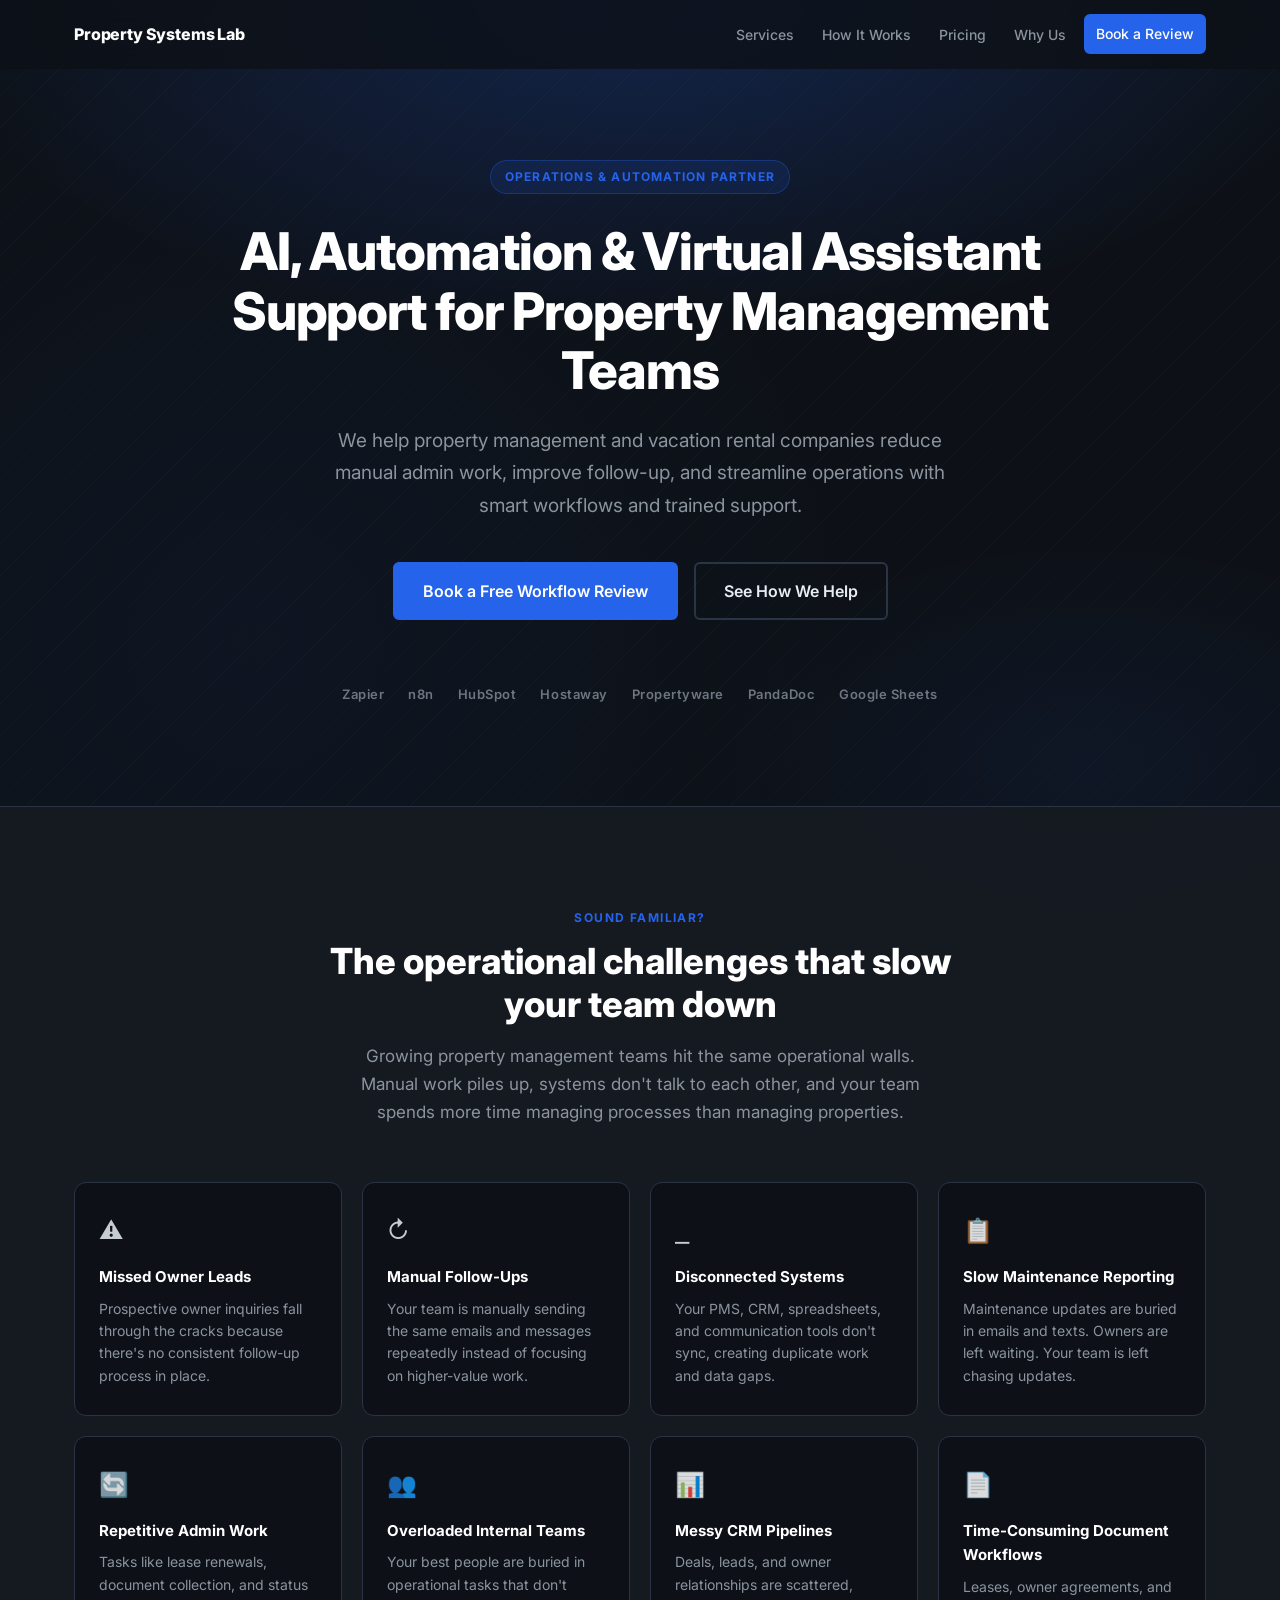
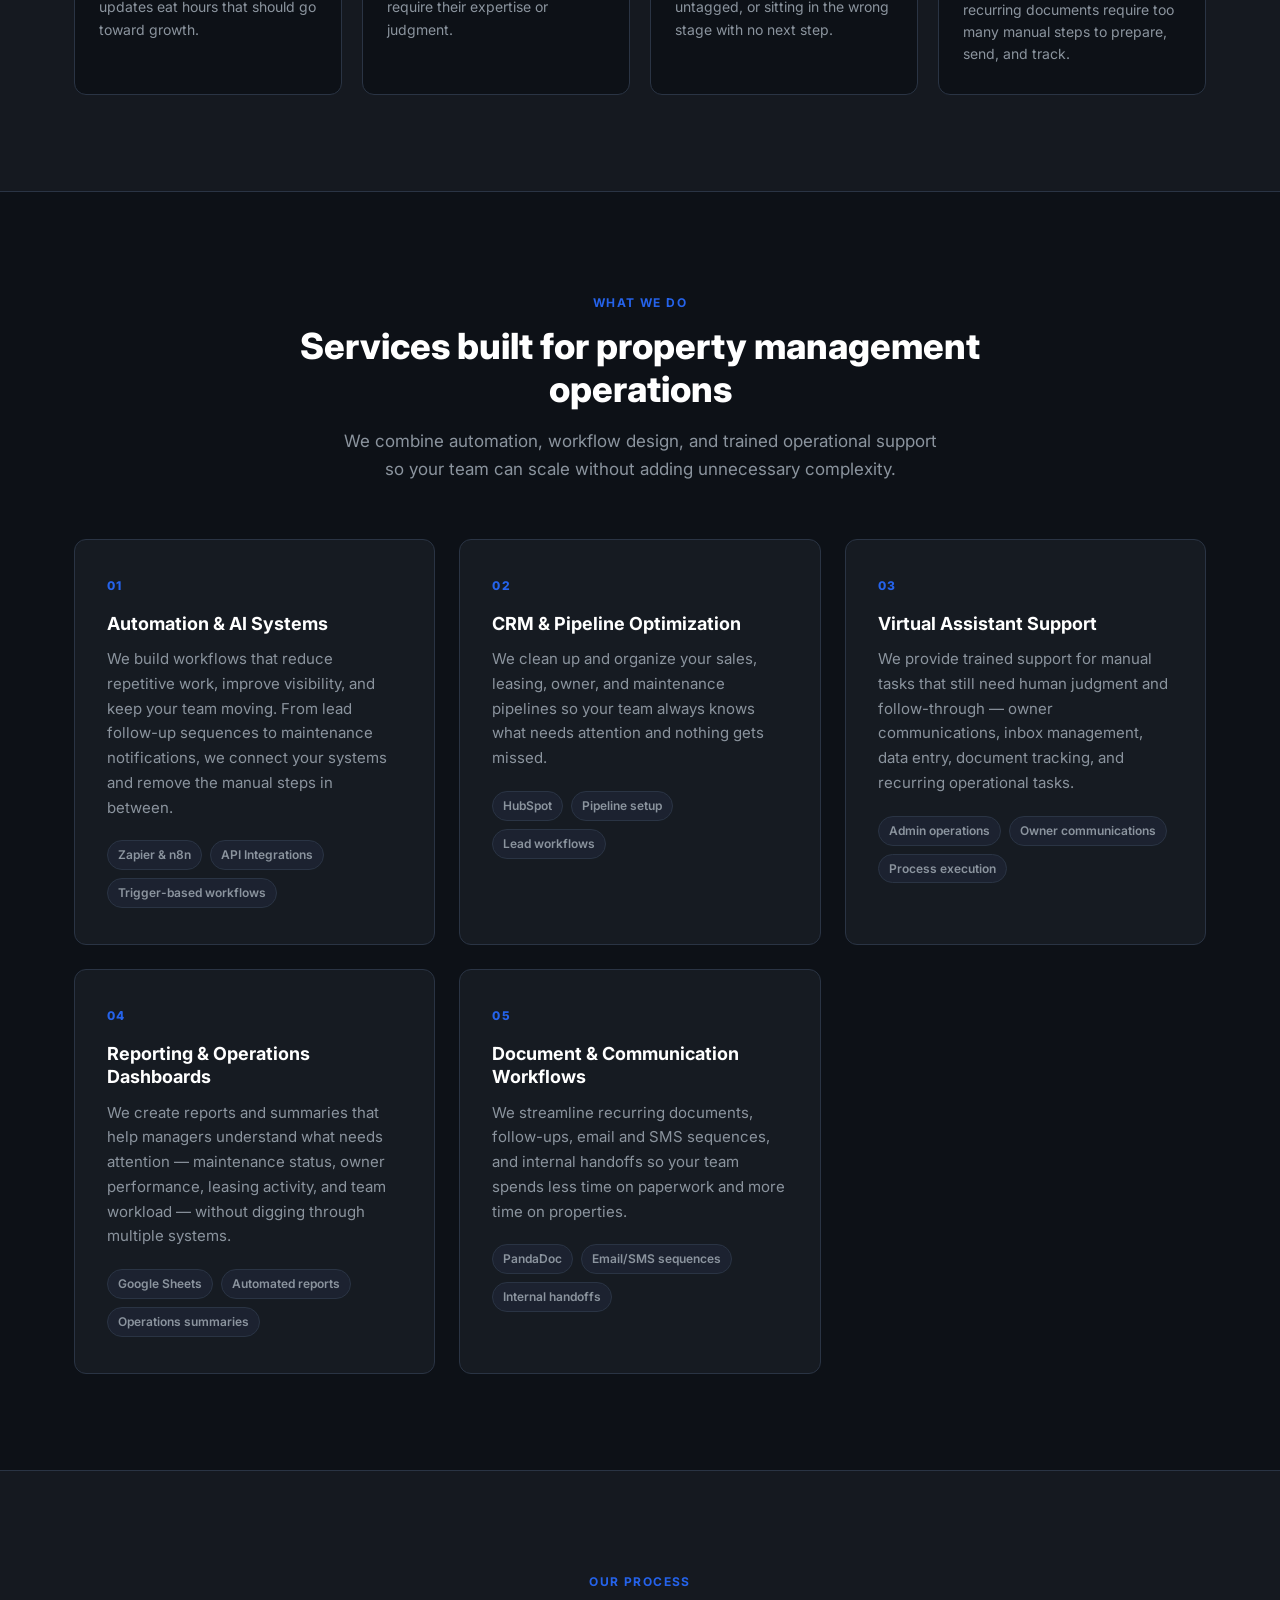
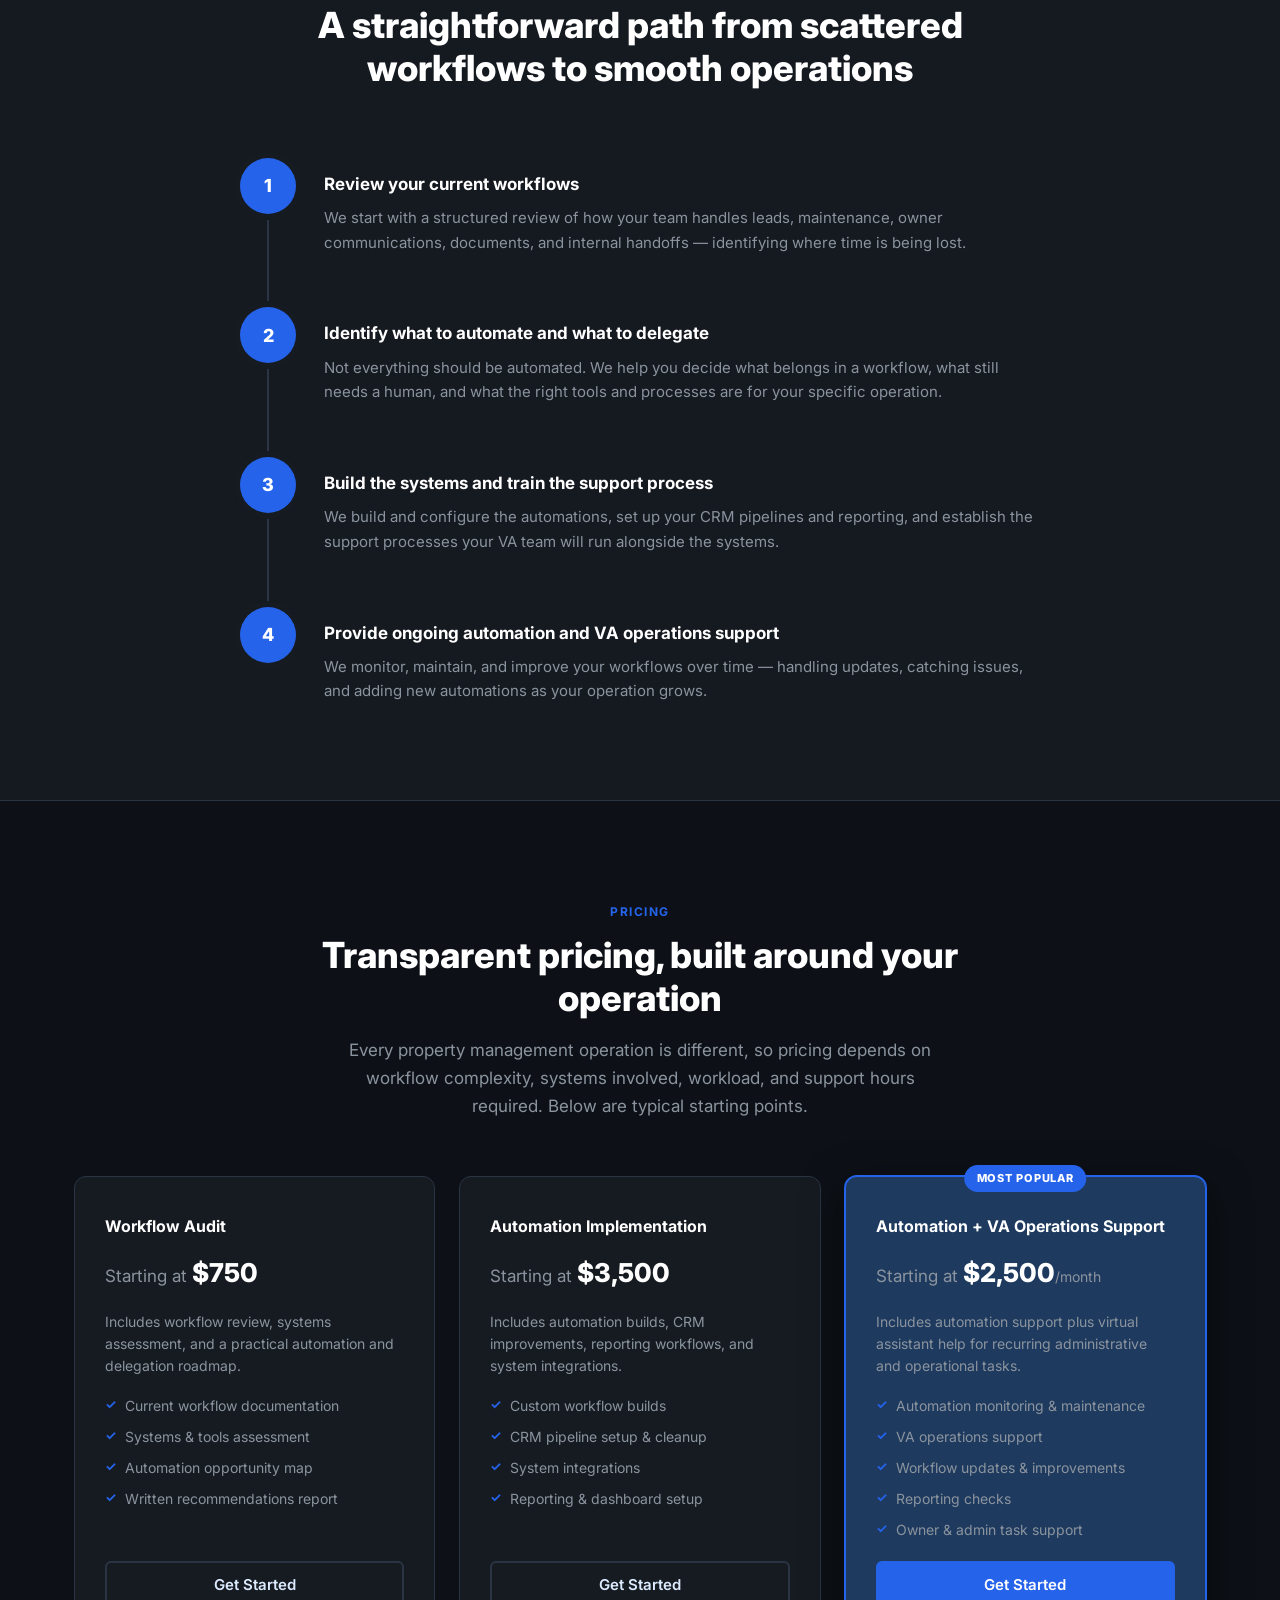
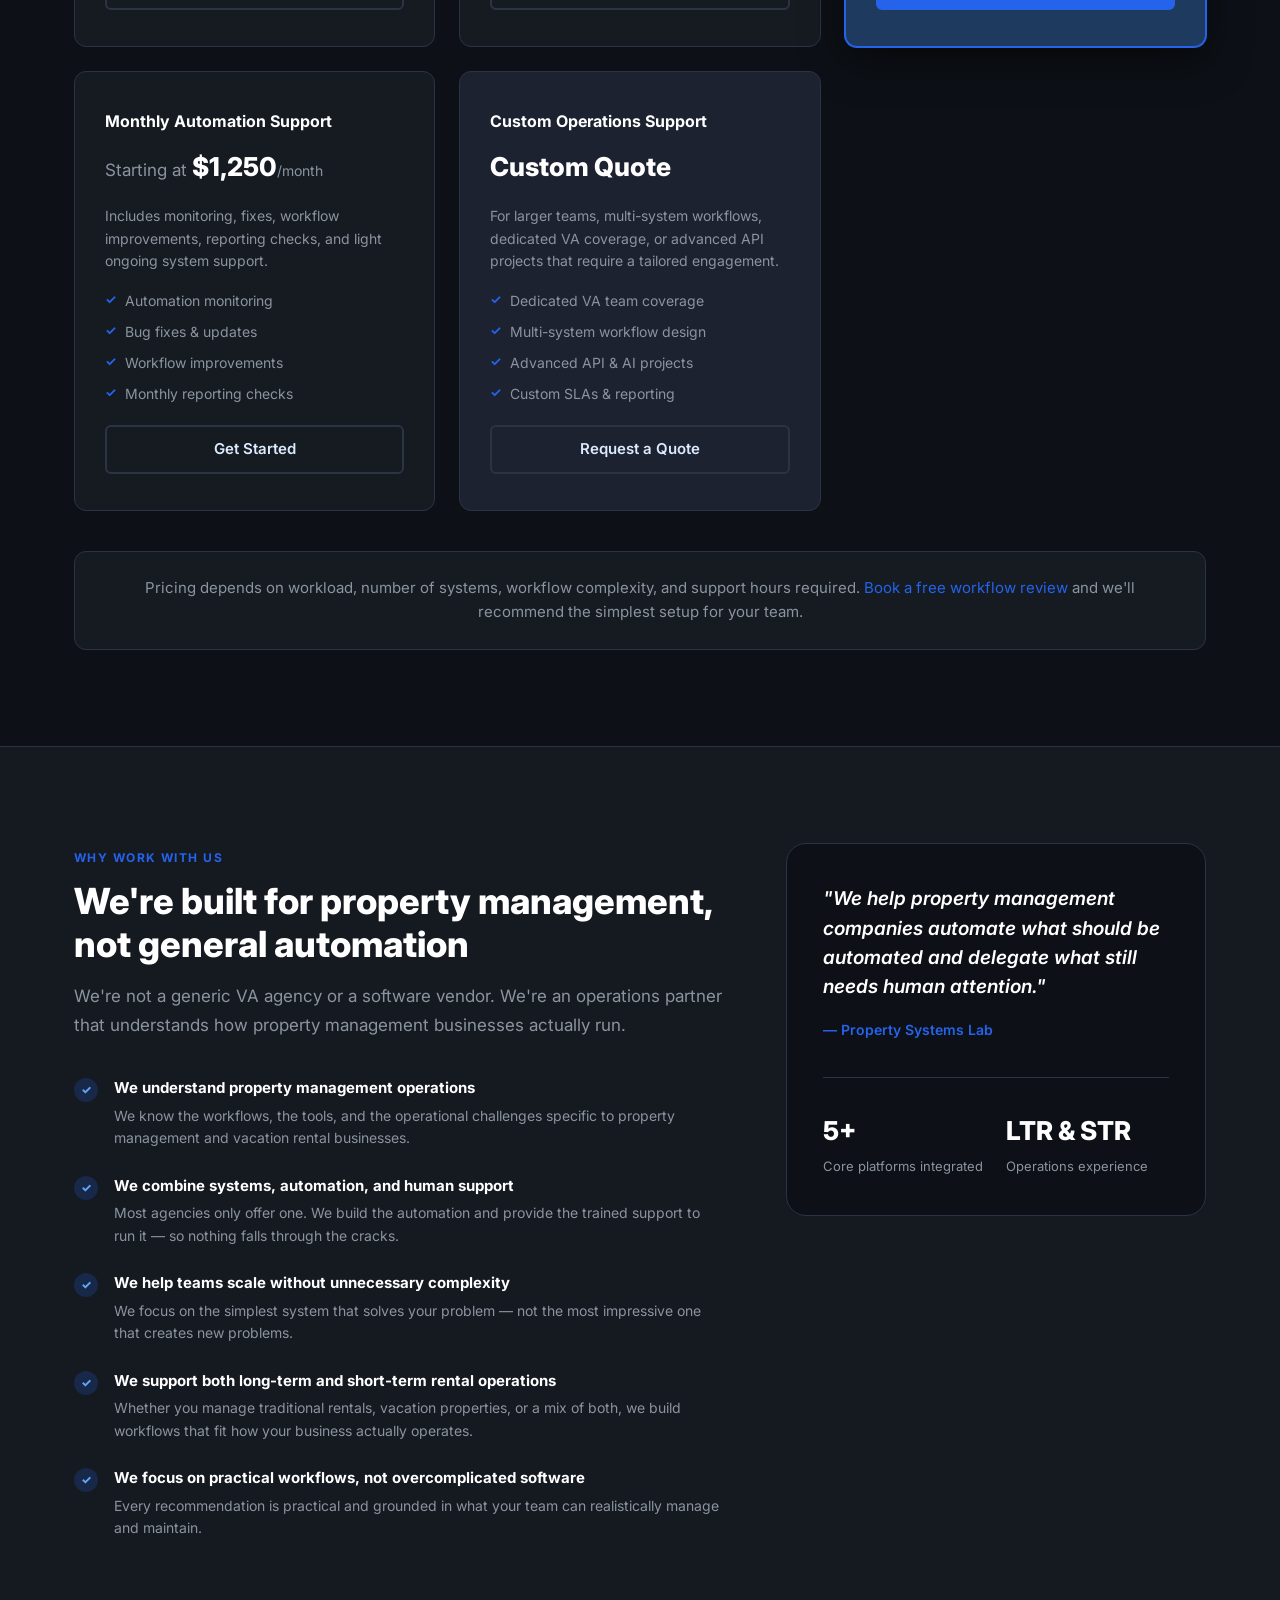
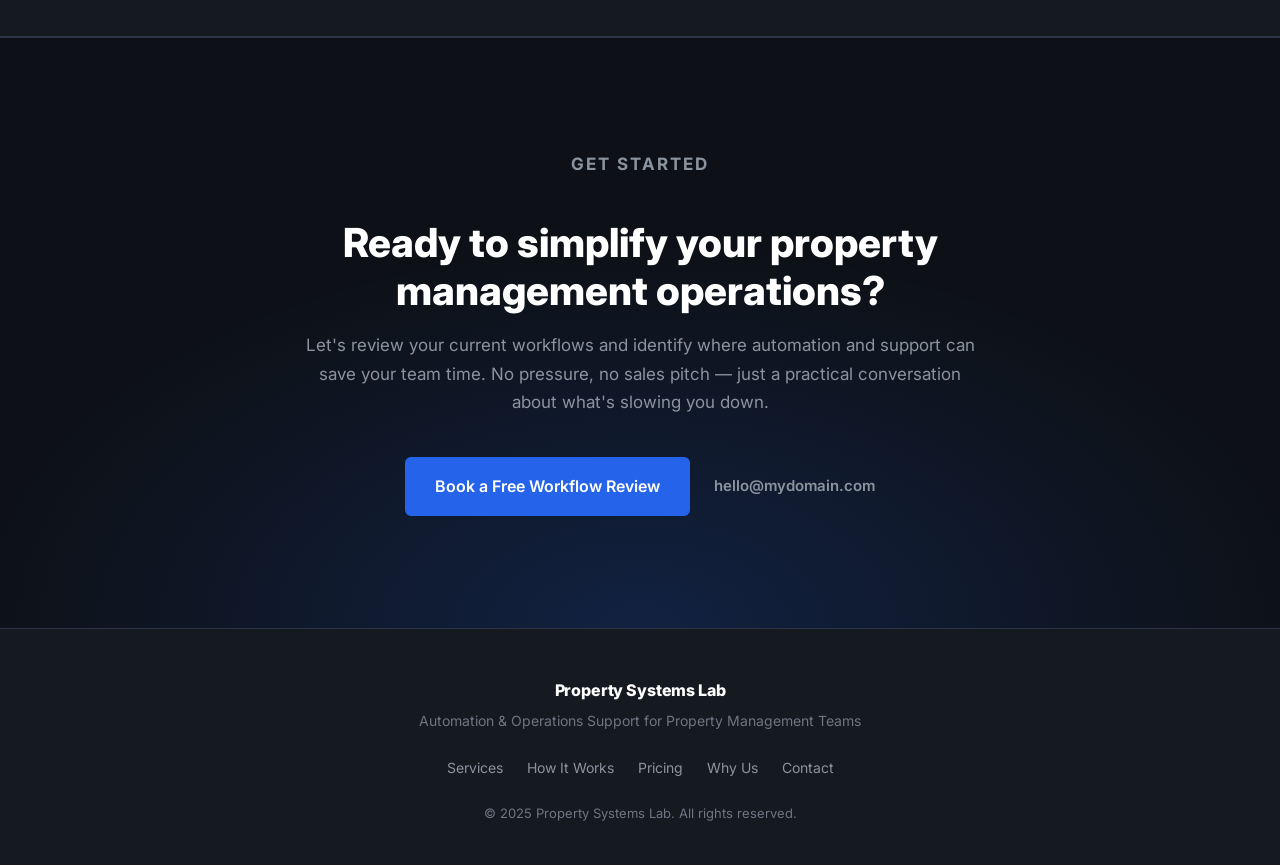
==== commit ffac770c: "Replace code symbols with diagonal line pattern on body background Uses an SVG diagonal line tile + " ====
--- a/index.html
+++ b/index.html
@@ -12,56 +12,8 @@
 </head>
 <body>
 
-  <!-- Background symbols -->
-  <div class="code-bg" aria-hidden="true">
-    <span style="top:4%;left:3%">{ }</span>
-    <span style="top:8%;left:91%">async</span>
-    <span style="top:13%;left:47%">=></span>
-    <span style="top:17%;left:18%">if()</span>
-    <span style="top:22%;left:73%">&&</span>
-    <span style="top:6%;left:62%">API</span>
-    <span style="top:28%;left:8%">return</span>
-    <span style="top:31%;left:84%">fn()</span>
-    <span style="top:35%;left:55%">//</span>
-    <span style="top:39%;left:29%">while</span>
-    <span style="top:43%;left:96%">0x1F</span>
-    <span style="top:2%;left:37%">map()</span>
-    <span style="top:46%;left:14%">!==</span>
-    <span style="top:50%;left:68%">GET</span>
-    <span style="top:53%;left:42%">await</span>
-    <span style="top:57%;left:88%">&lt;/&gt;</span>
-    <span style="top:60%;left:6%">POST</span>
-    <span style="top:63%;left:76%">.then</span>
-    <span style="top:66%;left:33%">||</span>
-    <span style="top:70%;left:52%">01010</span>
-    <span style="top:73%;left:21%">n8n</span>
-    <span style="top:76%;left:93%">true</span>
-    <span style="top:79%;left:11%">fetch()</span>
-    <span style="top:82%;left:64%">{ }</span>
-    <span style="top:85%;left:38%">log()</span>
-    <span style="top:88%;left:80%">=></span>
-    <span style="top:91%;left:25%">::</span>
-    <span style="top:94%;left:57%">null</span>
-    <span style="top:97%;left:45%">run()</span>
-    <span style="top:10%;left:78%">&gt;&gt;</span>
-    <span style="top:24%;left:50%">zap()</span>
-    <span style="top:37%;left:70%">for()</span>
-    <span style="top:55%;left:2%">[]</span>
-    <span style="top:68%;left:87%">async</span>
-    <span style="top:48%;left:23%">0101</span>
-    <span style="top:15%;left:85%">fn()</span>
-    <span style="top:42%;left:61%">GET</span>
-    <span style="top:77%;left:48%">!==</span>
-    <span style="top:92%;left:16%">map()</span>
-    <span style="top:20%;left:4%">&gt;&gt;</span>
-    <span style="top:61%;left:39%">while</span>
-    <span style="top:33%;left:95%">||</span>
-    <span style="top:85%;left:72%">await</span>
-    <span style="top:72%;left:5%">.then</span>
-    <span style="top:6%;left:27%">return</span>
-    <span style="top:56%;left:82%">n8n</span>
-    <span style="top:26%;left:43%">POST</span>
-  </div>
+  <!-- Background pattern -->
+  <div class="bg-pattern" aria-hidden="true"></div>
 
   <!-- Navigation -->
   <nav class="nav" id="nav">
--- a/styles.css
+++ b/styles.css
@@ -36,11 +36,17 @@
 
 body {
   font-family: var(--font);
-  background: var(--color-bg);
   color: var(--color-text);
   line-height: 1.65;
   -webkit-font-smoothing: antialiased;
-  background-attachment: fixed;
+  background-color: var(--color-bg);
+  background-image:
+    url("data:image/svg+xml,%3Csvg width='64' height='64' viewBox='0 0 64 64' xmlns='http://www.w3.org/2000/svg'%3E%3Cline x1='0' y1='64' x2='64' y2='0' stroke='%232563eb' stroke-width='0.6' stroke-opacity='0.13'/%3E%3Cline x1='-32' y1='64' x2='32' y2='0' stroke='%232563eb' stroke-width='0.6' stroke-opacity='0.07'/%3E%3C/svg%3E"),
+    radial-gradient(ellipse 90% 55% at 50% 0%, rgba(37,99,235,0.11) 0%, transparent 65%),
+    radial-gradient(ellipse 55% 45% at 85% 85%, rgba(37,99,235,0.07) 0%, transparent 55%);
+  background-size: 64px 64px, 100% 100%, 100% 100%;
+  background-repeat: repeat, no-repeat, no-repeat;
+  background-attachment: fixed, fixed, fixed;
 }
 
 .container {
@@ -149,26 +155,8 @@
 }
 
 /* =============================================
-   BACKGROUND CODE SYMBOLS
-   ============================================= */
-.code-bg {
-  position: fixed;
-  inset: 0;
-  z-index: 50;
-  pointer-events: none;
-  overflow: hidden;
-}
-
-.code-bg span {
-  position: absolute;
-  font-family: 'Courier New', Courier, monospace;
-  font-size: 13px;
-  font-weight: 600;
-  color: #93c5fd;
-  opacity: 0.18;
-  white-space: nowrap;
-  user-select: none;
-}
+   BACKGROUND PATTERN — applied on body
+   ============================================= */
 
 /* =============================================
    NAV
@@ -303,7 +291,7 @@
    ============================================= */
 .problems {
   padding: 96px 0;
-  background: var(--color-surface-t);
+  background: rgba(22,27,34,0.88);
   border-top: 1px solid var(--color-border);
   border-bottom: 1px solid var(--color-border);
 }
@@ -403,7 +391,7 @@
    ============================================= */
 .how-it-works {
   padding: 96px 0;
-  background: var(--color-surface-t);
+  background: rgba(22,27,34,0.88);
   border-top: 1px solid var(--color-border);
   border-bottom: 1px solid var(--color-border);
 }
@@ -583,7 +571,7 @@
    ============================================= */
 .why-us {
   padding: 96px 0;
-  background: var(--color-surface-t);
+  background: rgba(22,27,34,0.88);
   border-top: 1px solid var(--color-border);
   border-bottom: 1px solid var(--color-border);
 }
@@ -723,7 +711,7 @@
    FOOTER
    ============================================= */
 .footer {
-  background: var(--color-surface-t);
+  background: rgba(22,27,34,0.88);
   border-top: 1px solid var(--color-border);
   padding: 48px 0 40px;
 }
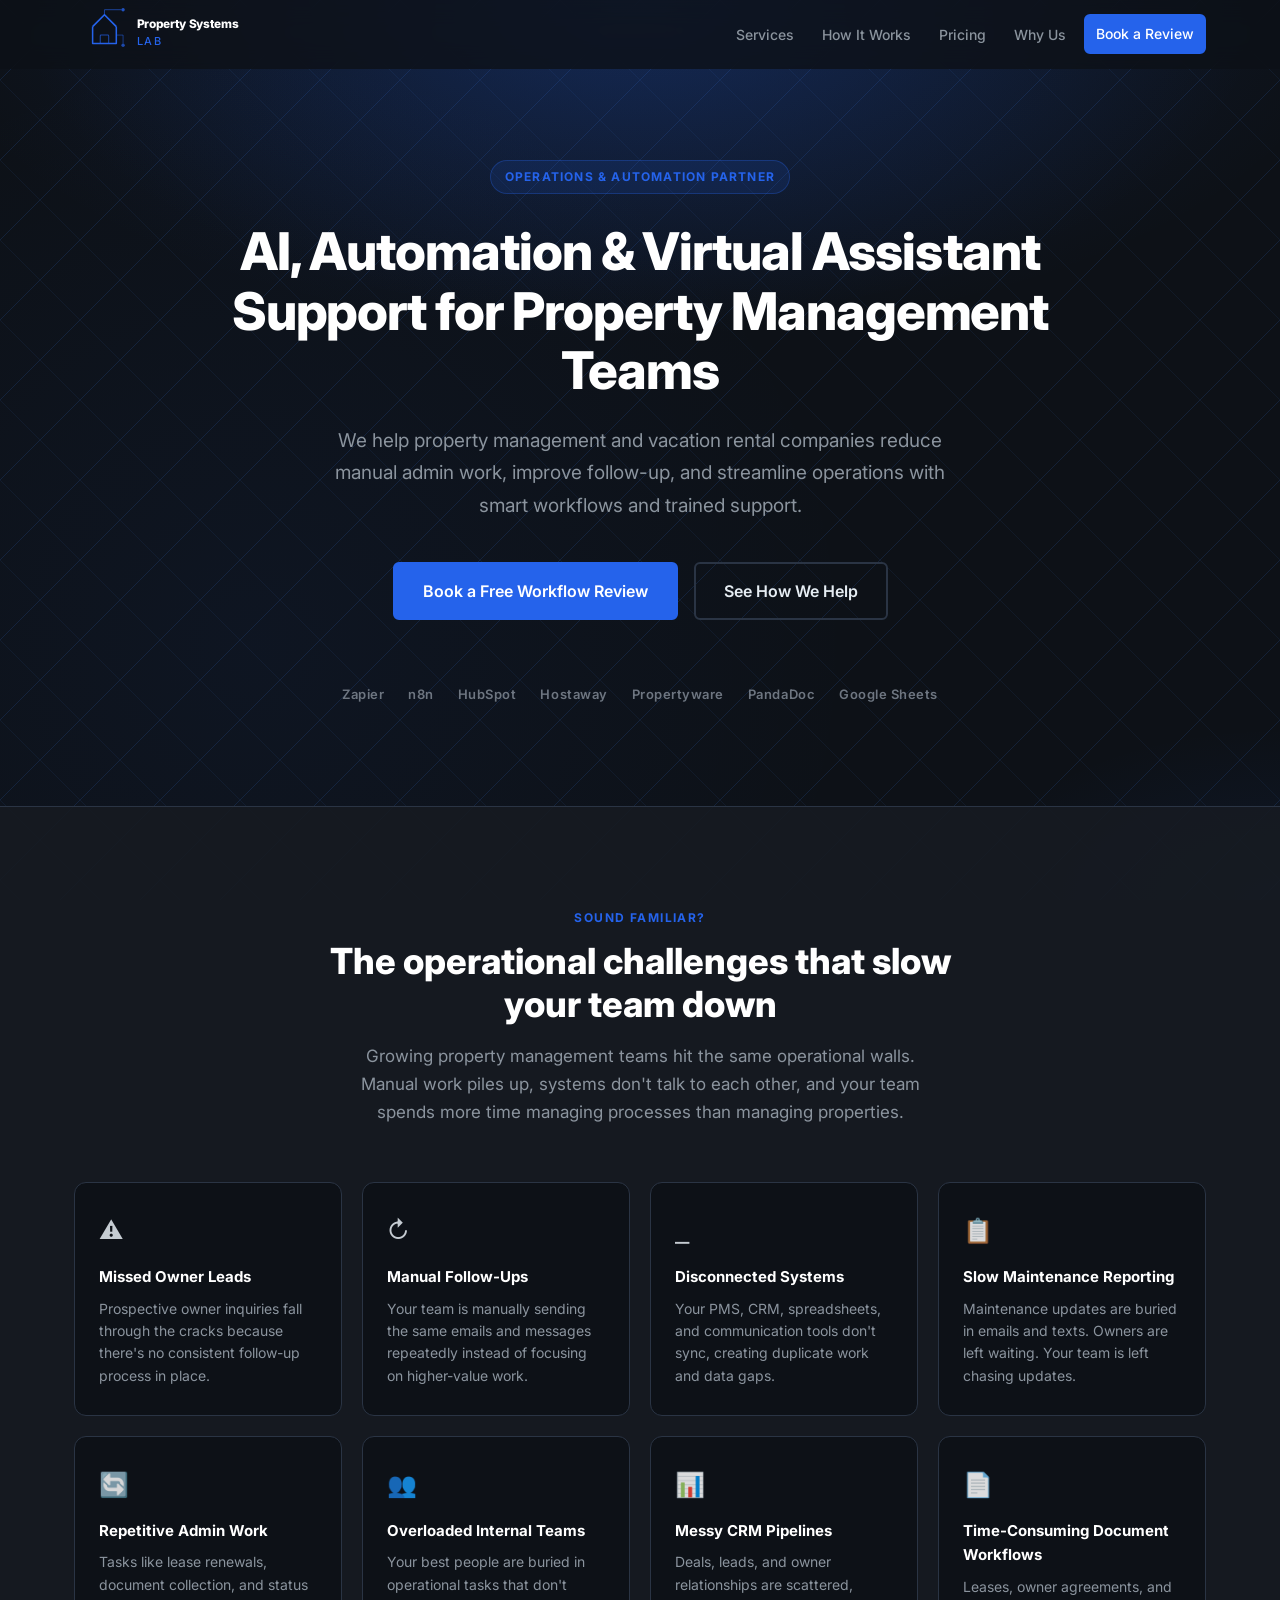
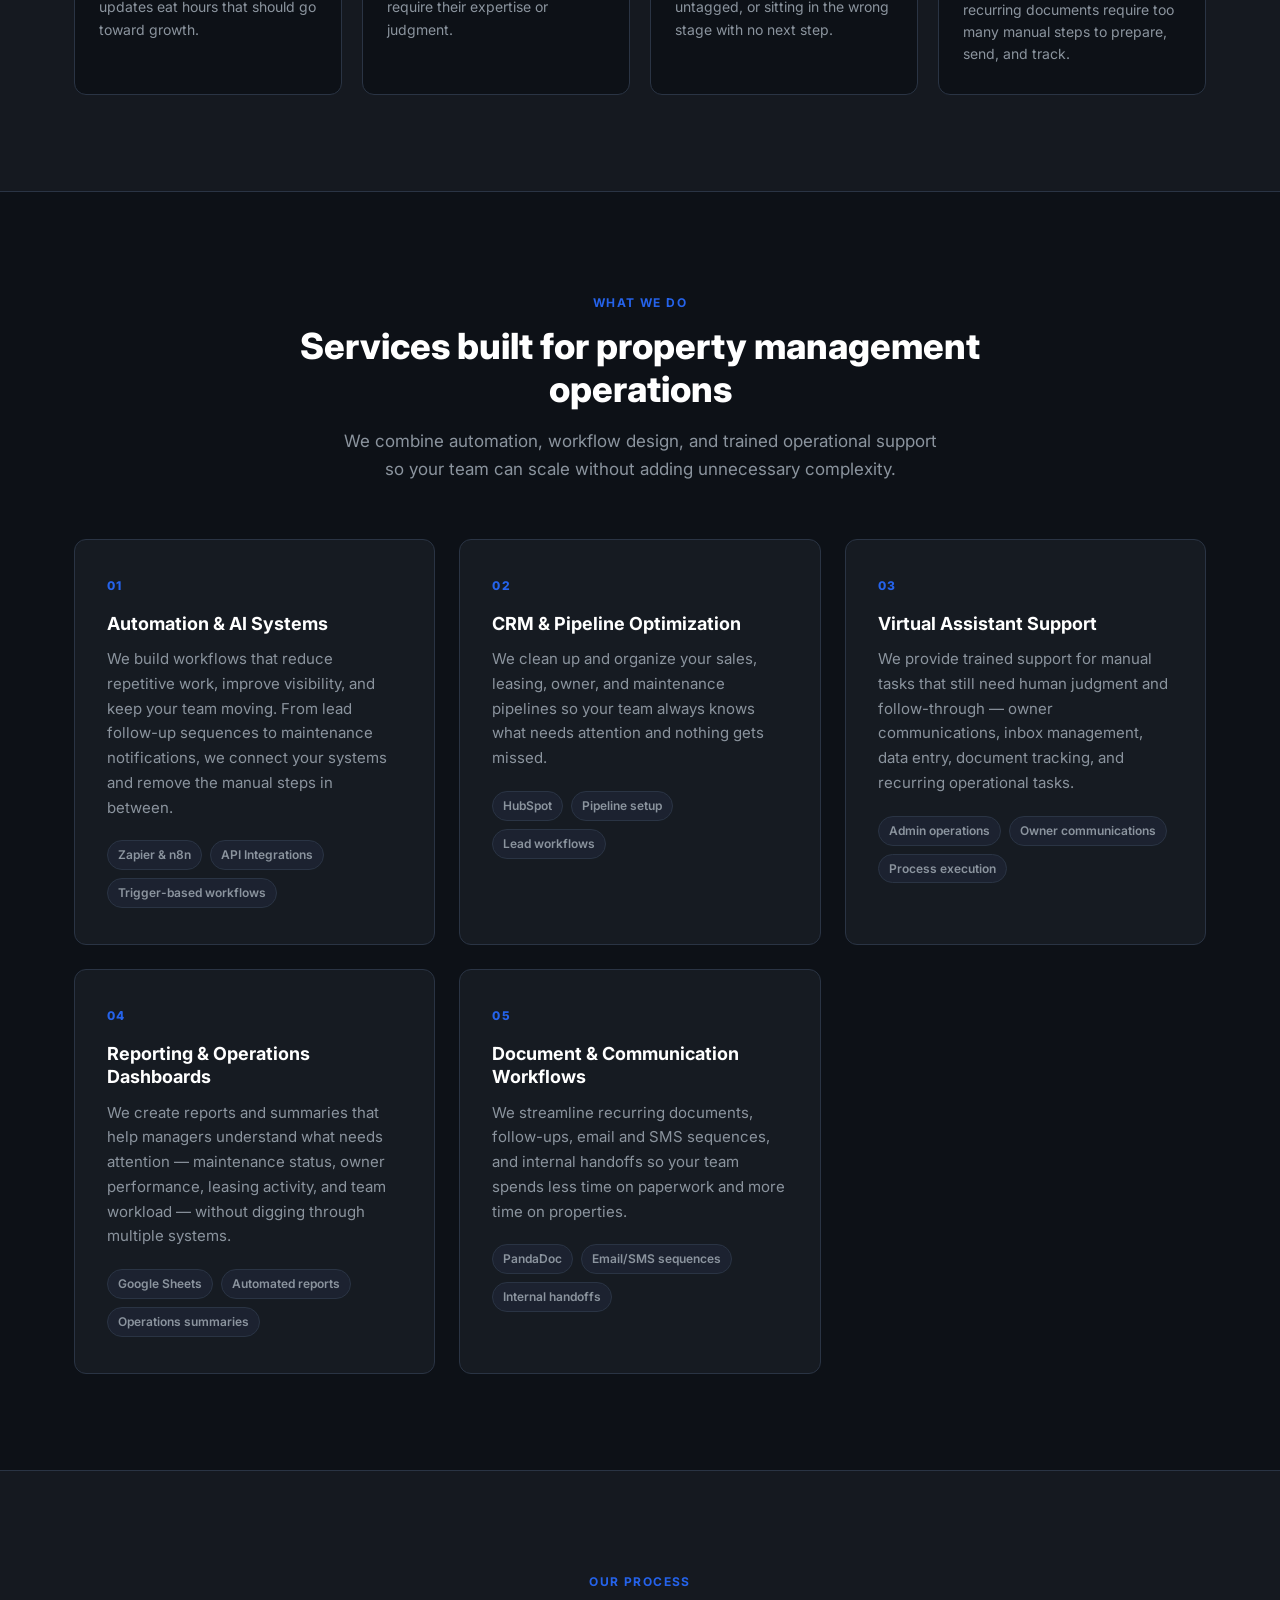
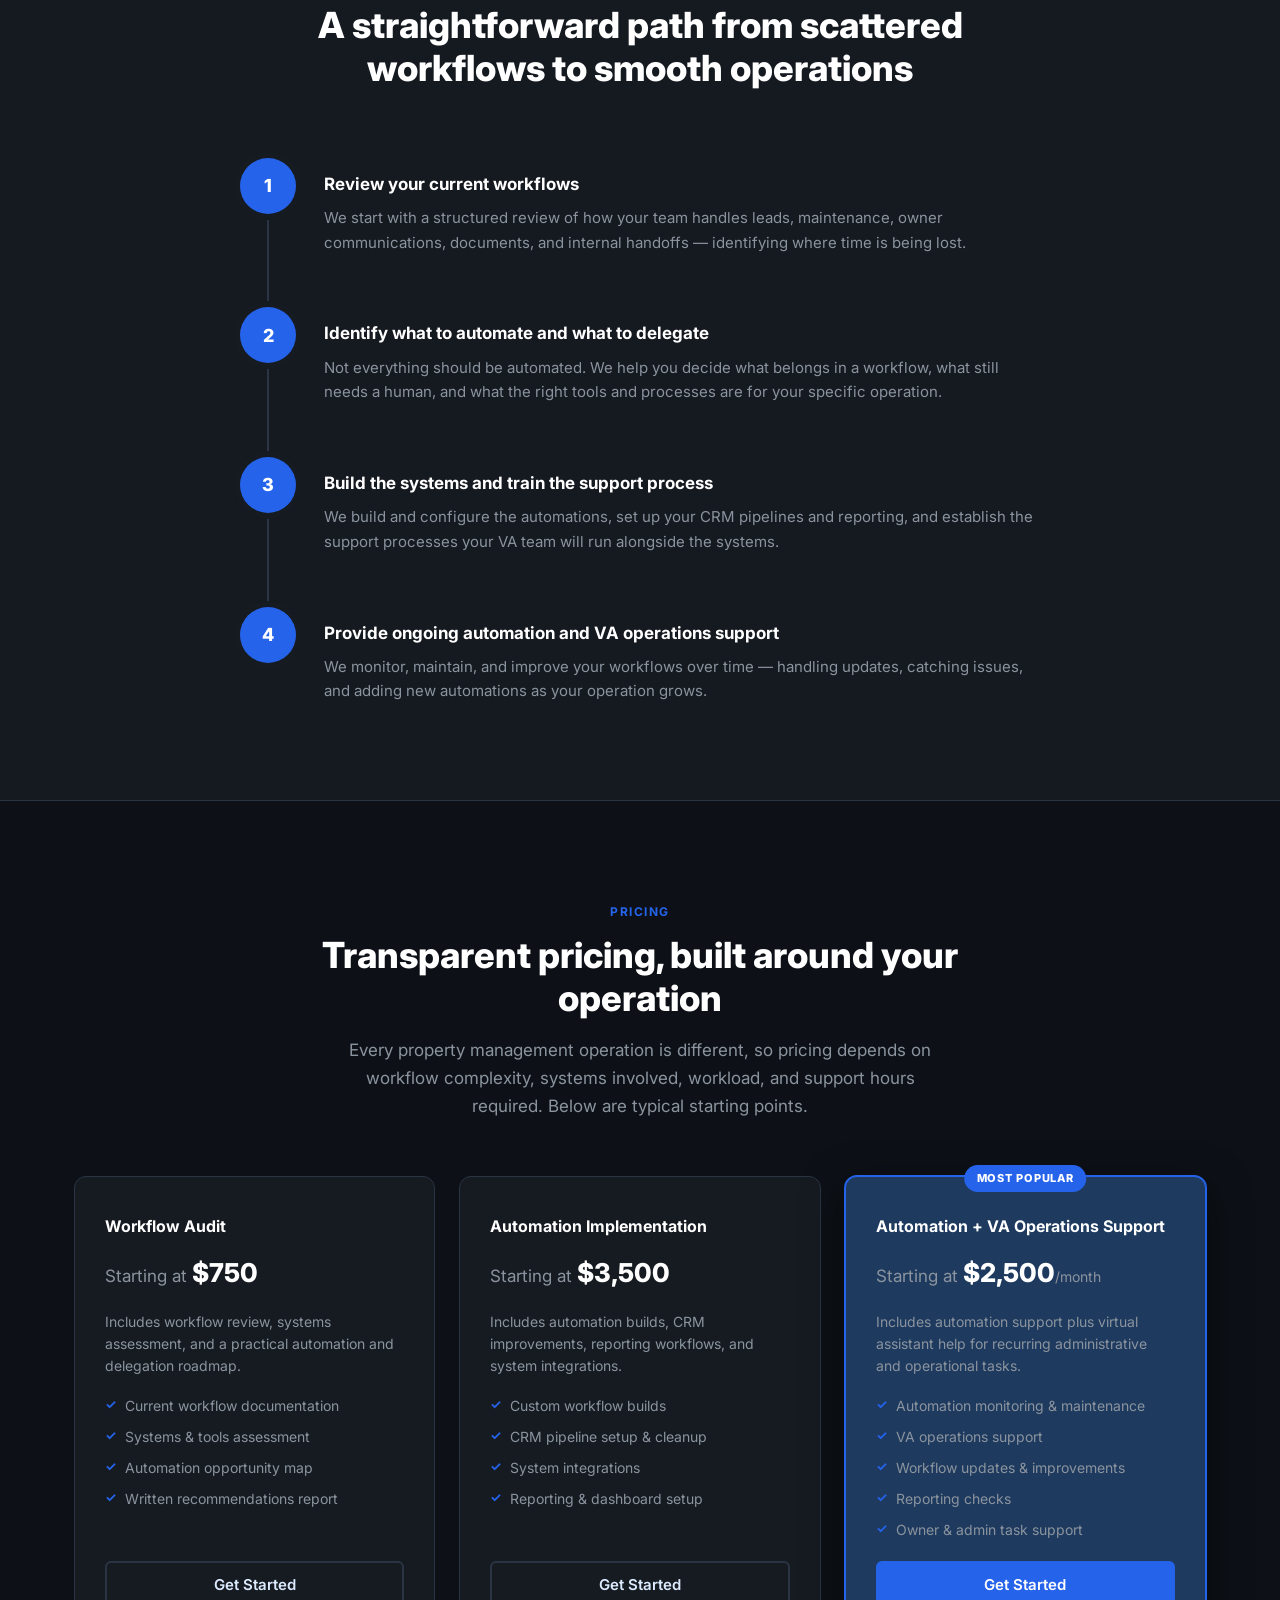
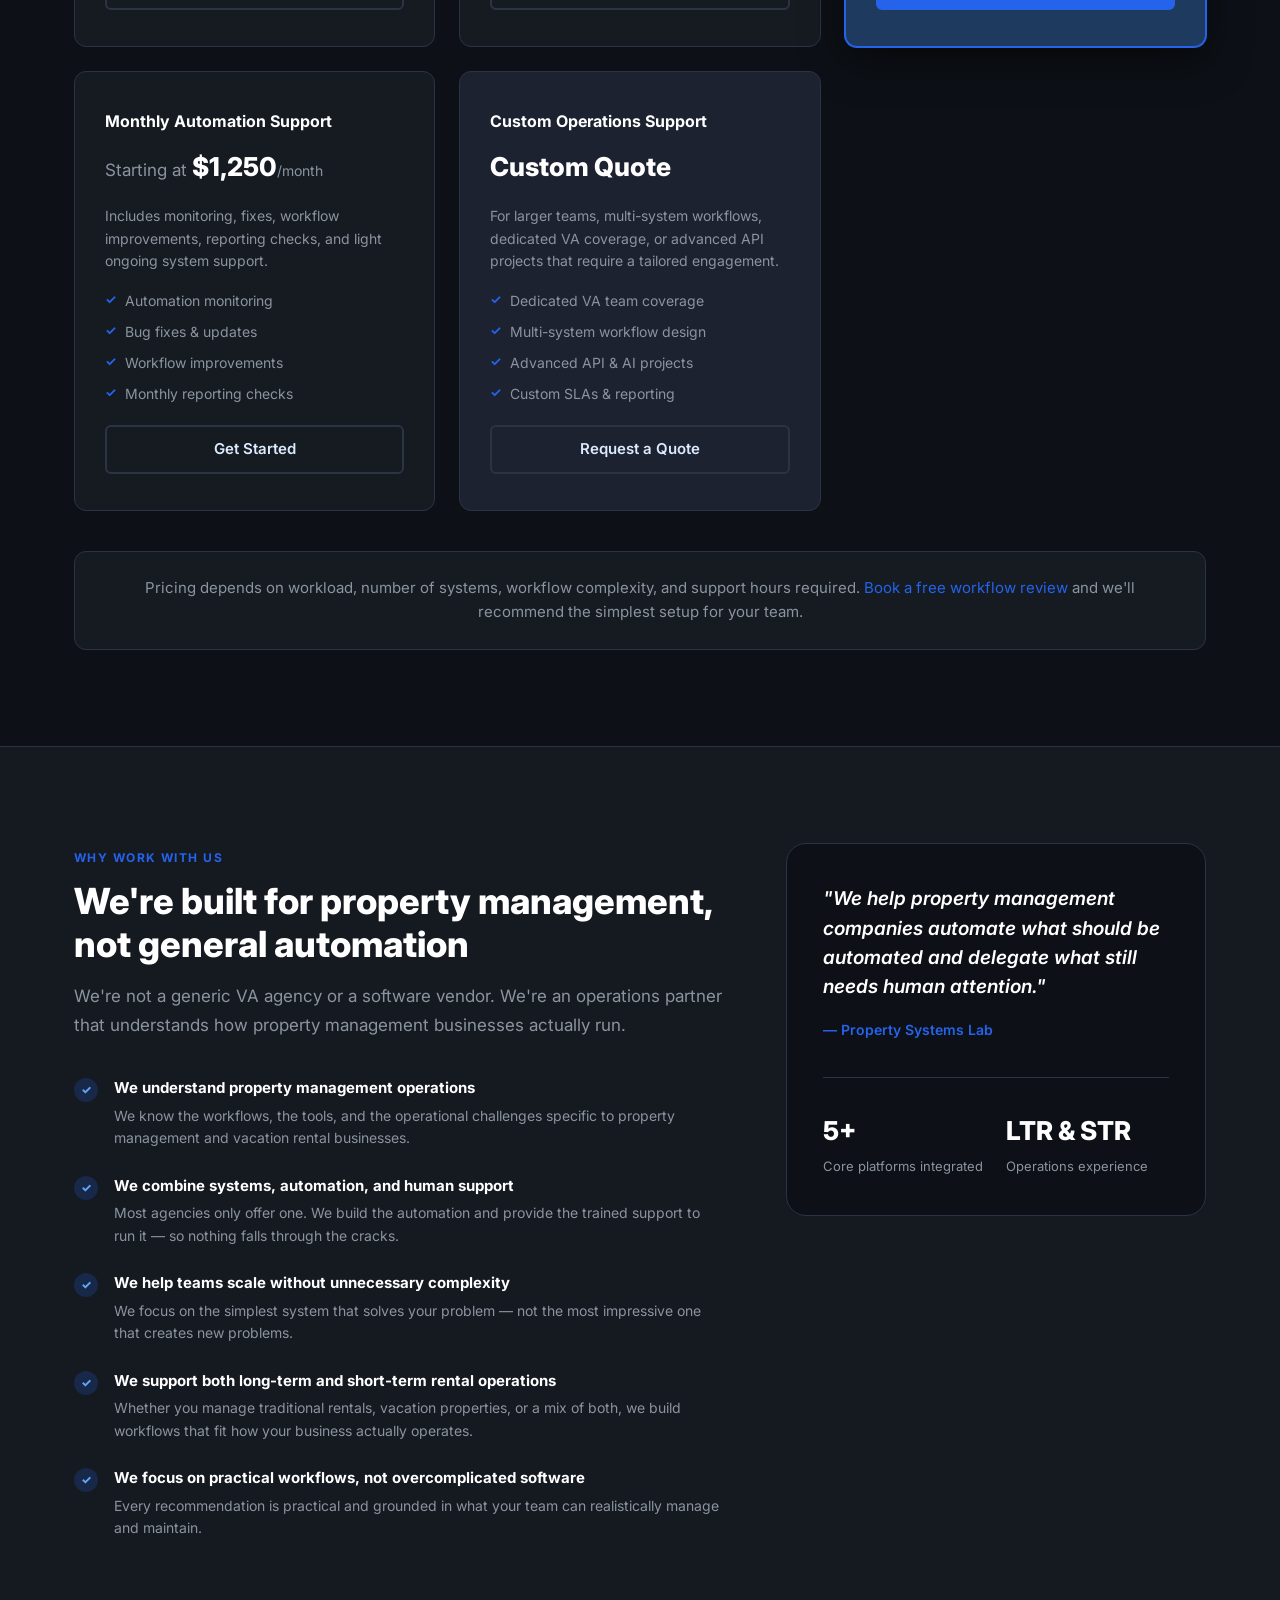
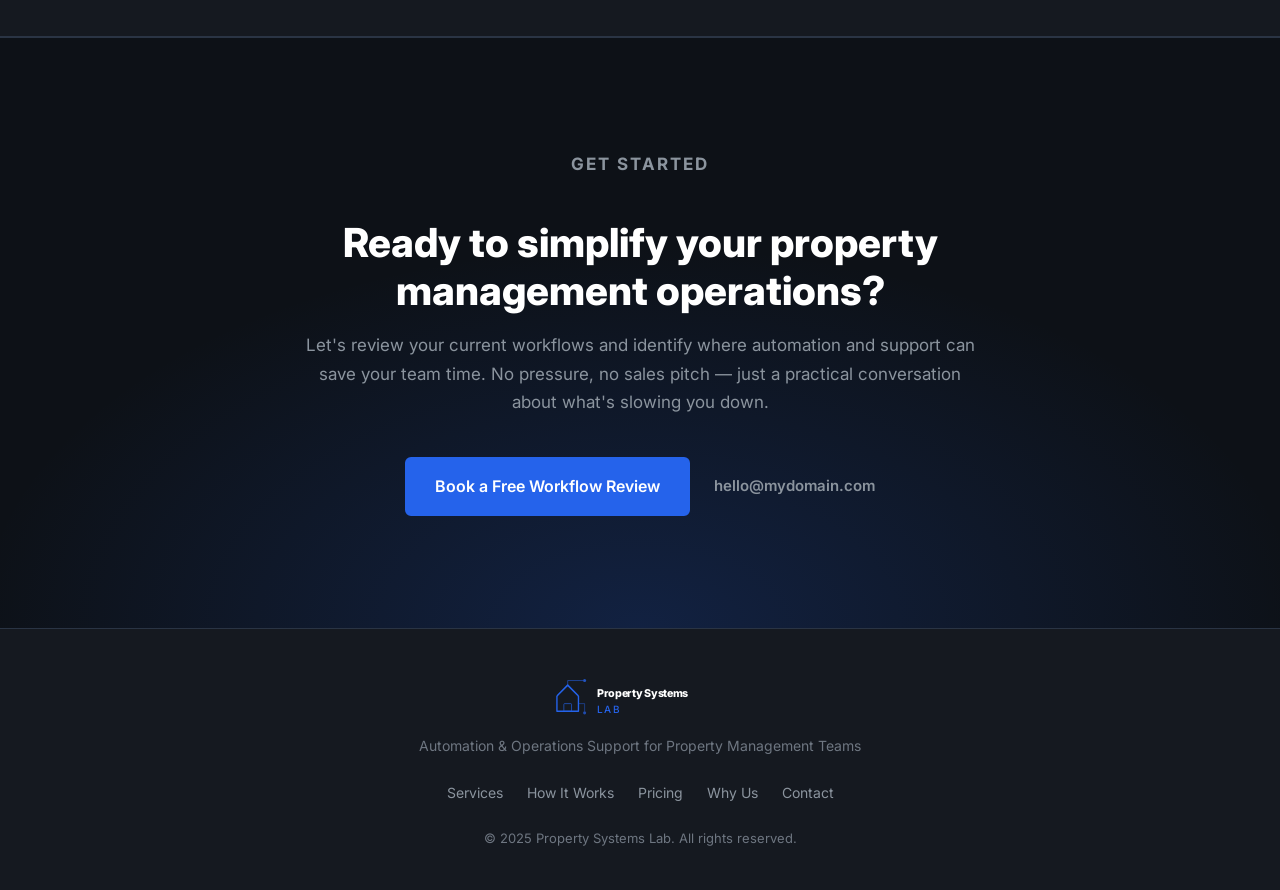
==== commit 5ee4421e: "Add Logo B (Circuit Building) SVG to nav and footer" ====
--- a/index.html
+++ b/index.html
@@ -18,7 +18,21 @@
   <!-- Navigation -->
   <nav class="nav" id="nav">
     <div class="container nav__inner">
-      <a href="#" class="nav__logo">Property Systems Lab</a>
+      <a href="#" class="nav__logo" aria-label="Property Systems Lab">
+        <svg width="220" height="48" viewBox="0 0 260 56" xmlns="http://www.w3.org/2000/svg" aria-hidden="true">
+          <polyline points="22,24 36,10 50,24" fill="none" stroke="#2563eb" stroke-width="2" stroke-linejoin="round"/>
+          <polyline points="22,24 22,44 50,44 50,24" fill="none" stroke="#2563eb" stroke-width="1.8" stroke-linejoin="round"/>
+          <line x1="36" y1="10" x2="36" y2="4" stroke="#2563eb" stroke-width="1.2" opacity="0.6"/>
+          <line x1="36" y1="4" x2="56" y2="4" stroke="#2563eb" stroke-width="1.2" opacity="0.6"/>
+          <circle cx="58" cy="4" r="2" fill="#2563eb" opacity="0.8"/>
+          <line x1="50" y1="34" x2="58" y2="34" stroke="#2563eb" stroke-width="1.2" opacity="0.5"/>
+          <line x1="58" y1="34" x2="58" y2="44" stroke="#2563eb" stroke-width="1.2" opacity="0.5"/>
+          <circle cx="58" cy="46" r="2" fill="#2563eb" opacity="0.7"/>
+          <rect x="31" y="34" width="10" height="10" rx="1" fill="none" stroke="#2563eb" stroke-width="1.2" opacity="0.7"/>
+          <text x="74" y="26" font-family="Inter,sans-serif" font-size="14" font-weight="800" fill="#ffffff" letter-spacing="-0.4">Property Systems</text>
+          <text x="74" y="46" font-family="Inter,sans-serif" font-size="13" font-weight="500" fill="#2563eb" letter-spacing="2">LAB</text>
+        </svg>
+      </a>
       <ul class="nav__links">
         <li><a href="#services">Services</a></li>
         <li><a href="#how-it-works">How It Works</a></li>
@@ -373,7 +387,19 @@
   <footer class="footer">
     <div class="container footer__inner">
       <div class="footer__brand">
-        <span class="nav__logo">Property Systems Lab</span>
+        <svg width="200" height="44" viewBox="0 0 260 56" xmlns="http://www.w3.org/2000/svg" aria-label="Property Systems Lab">
+          <polyline points="22,24 36,10 50,24" fill="none" stroke="#2563eb" stroke-width="2" stroke-linejoin="round"/>
+          <polyline points="22,24 22,44 50,44 50,24" fill="none" stroke="#2563eb" stroke-width="1.8" stroke-linejoin="round"/>
+          <line x1="36" y1="10" x2="36" y2="4" stroke="#2563eb" stroke-width="1.2" opacity="0.6"/>
+          <line x1="36" y1="4" x2="56" y2="4" stroke="#2563eb" stroke-width="1.2" opacity="0.6"/>
+          <circle cx="58" cy="4" r="2" fill="#2563eb" opacity="0.8"/>
+          <line x1="50" y1="34" x2="58" y2="34" stroke="#2563eb" stroke-width="1.2" opacity="0.5"/>
+          <line x1="58" y1="34" x2="58" y2="44" stroke="#2563eb" stroke-width="1.2" opacity="0.5"/>
+          <circle cx="58" cy="46" r="2" fill="#2563eb" opacity="0.7"/>
+          <rect x="31" y="34" width="10" height="10" rx="1" fill="none" stroke="#2563eb" stroke-width="1.2" opacity="0.7"/>
+          <text x="74" y="26" font-family="Inter,sans-serif" font-size="14" font-weight="800" fill="#ffffff" letter-spacing="-0.4">Property Systems</text>
+          <text x="74" y="46" font-family="Inter,sans-serif" font-size="13" font-weight="500" fill="#2563eb" letter-spacing="2">LAB</text>
+        </svg>
         <p>Automation &amp; Operations Support for Property Management Teams</p>
       </div>
       <nav class="footer__nav">
--- a/styles.css
+++ b/styles.css
@@ -41,12 +41,12 @@
   -webkit-font-smoothing: antialiased;
   background-color: var(--color-bg);
   background-image:
-    url("data:image/svg+xml,%3Csvg width='64' height='64' viewBox='0 0 64 64' xmlns='http://www.w3.org/2000/svg'%3E%3Cline x1='0' y1='64' x2='64' y2='0' stroke='%232563eb' stroke-width='0.6' stroke-opacity='0.13'/%3E%3Cline x1='-32' y1='64' x2='32' y2='0' stroke='%232563eb' stroke-width='0.6' stroke-opacity='0.07'/%3E%3C/svg%3E"),
-    radial-gradient(ellipse 90% 55% at 50% 0%, rgba(37,99,235,0.11) 0%, transparent 65%),
-    radial-gradient(ellipse 55% 45% at 85% 85%, rgba(37,99,235,0.07) 0%, transparent 55%);
-  background-size: 64px 64px, 100% 100%, 100% 100%;
-  background-repeat: repeat, no-repeat, no-repeat;
-  background-attachment: fixed, fixed, fixed;
+    radial-gradient(ellipse 75% 55% at 50% 0%,   rgba(37,99,235,0.18)  0%, transparent 65%),
+    radial-gradient(ellipse 45% 35% at 100% 100%, rgba(37,99,235,0.08)  0%, transparent 55%),
+    url("data:image/svg+xml,%3Csvg width='80' height='80' viewBox='0 0 80 80' xmlns='http://www.w3.org/2000/svg'%3E%3Cline x1='0' y1='80' x2='80' y2='0' stroke='%233b82f6' stroke-width='0.8' stroke-opacity='0.18'/%3E%3Cline x1='0' y1='0' x2='80' y2='80' stroke='%233b82f6' stroke-width='0.8' stroke-opacity='0.10'/%3E%3C/svg%3E");
+  background-size: 100% 100%, 100% 100%, 80px 80px;
+  background-repeat: no-repeat, no-repeat, repeat;
+  background-attachment: fixed;
 }
 
 .container {
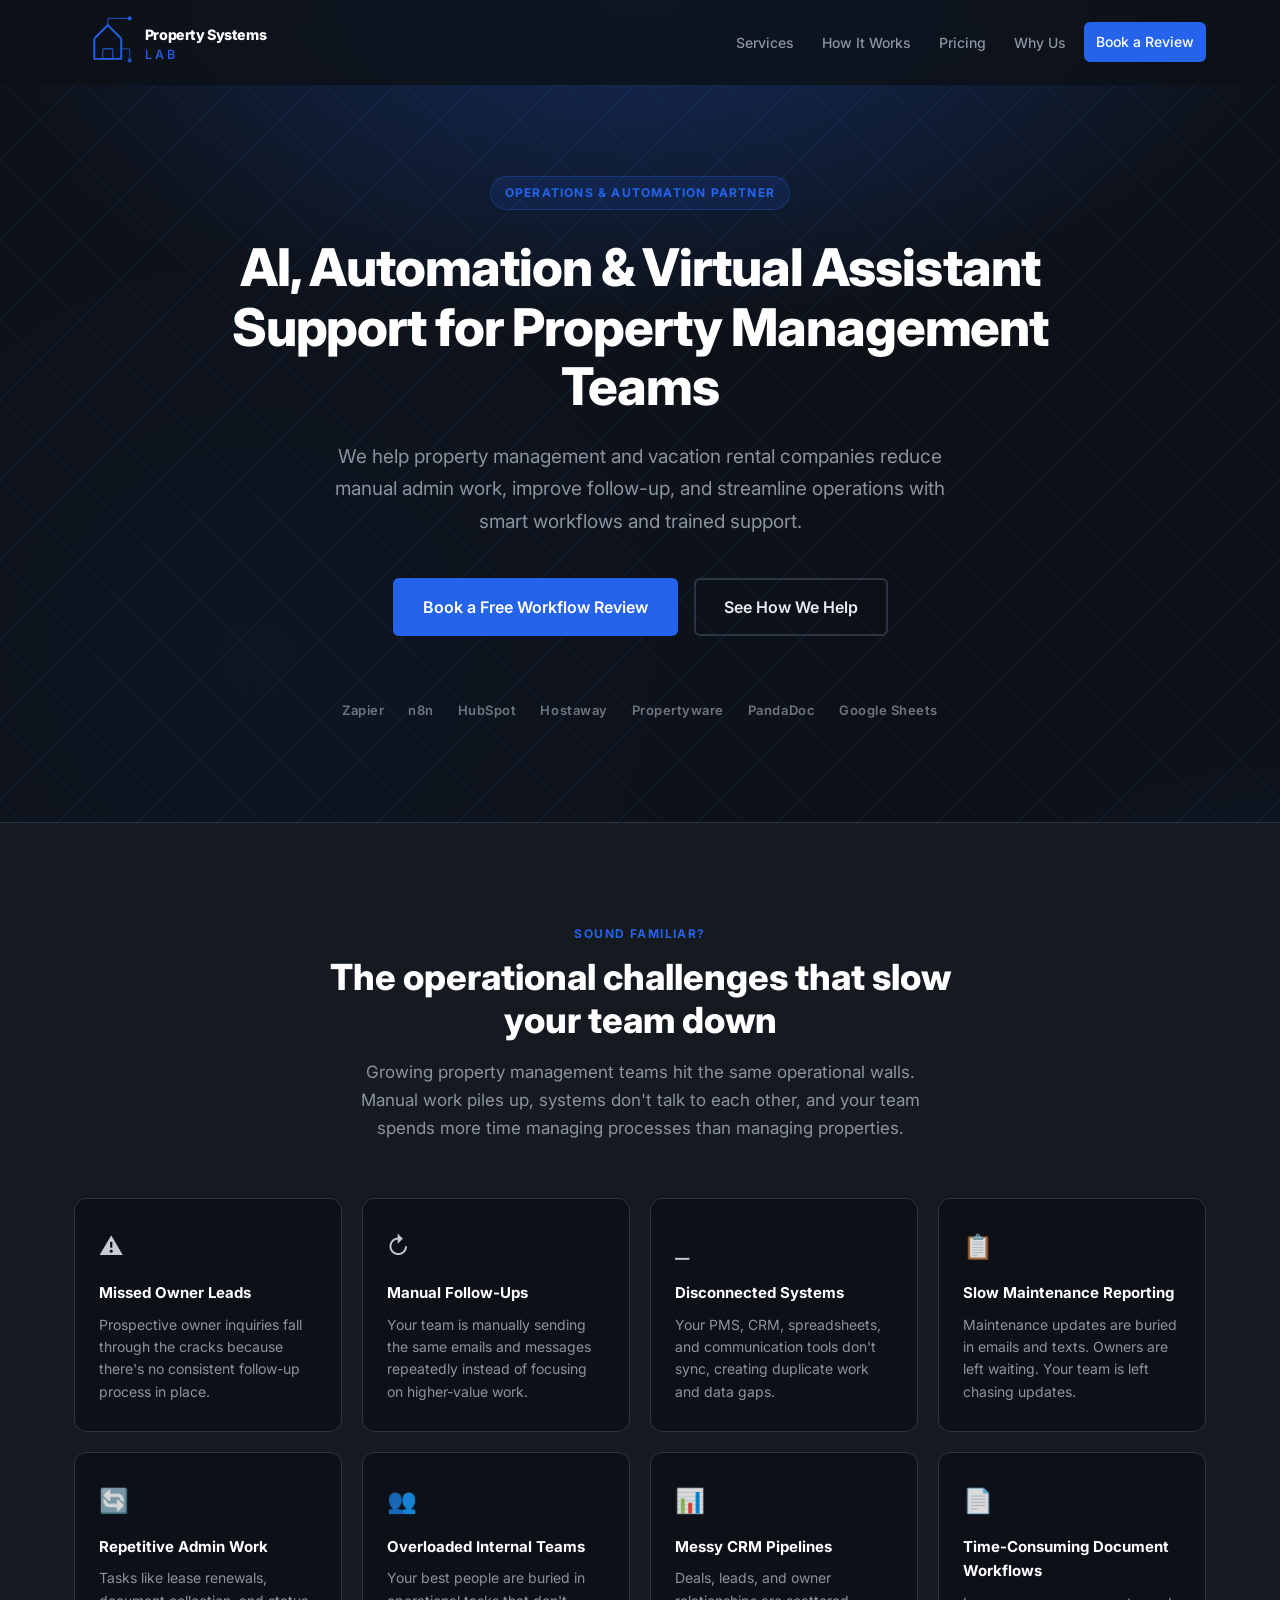
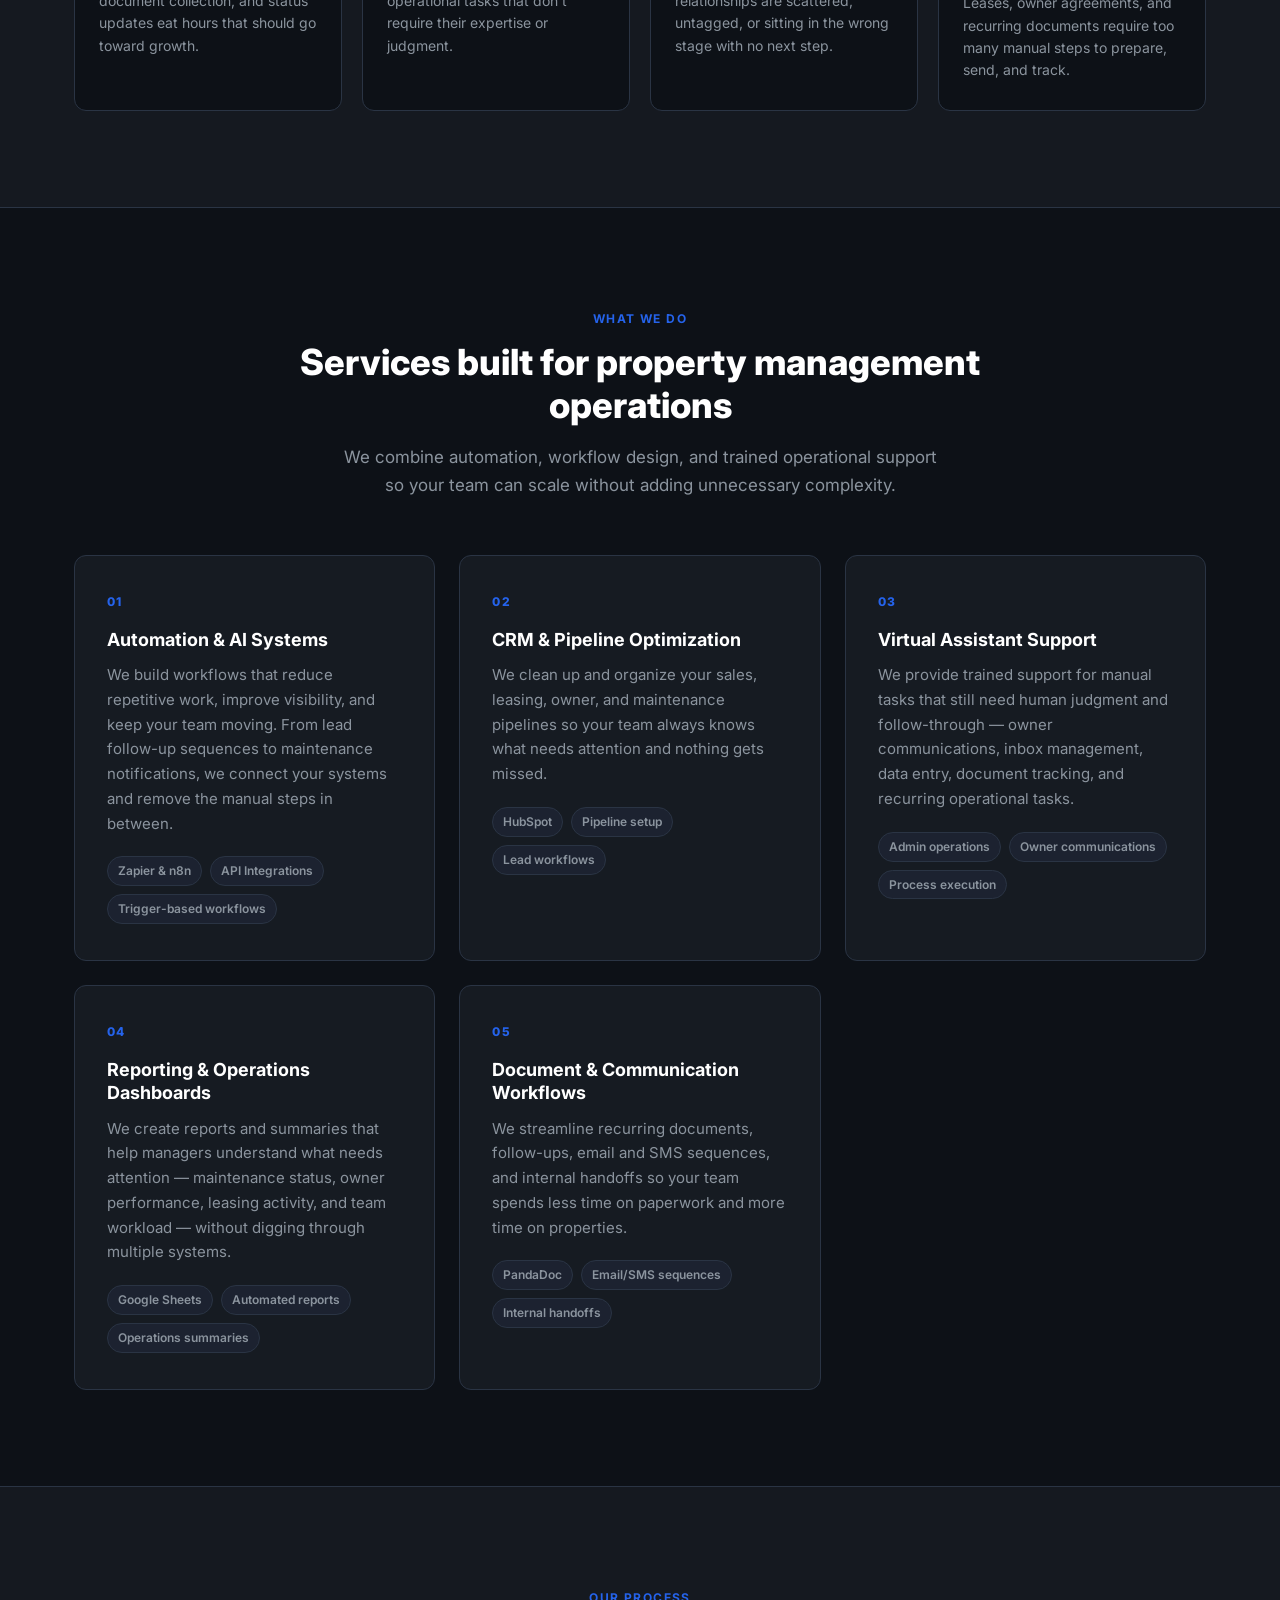
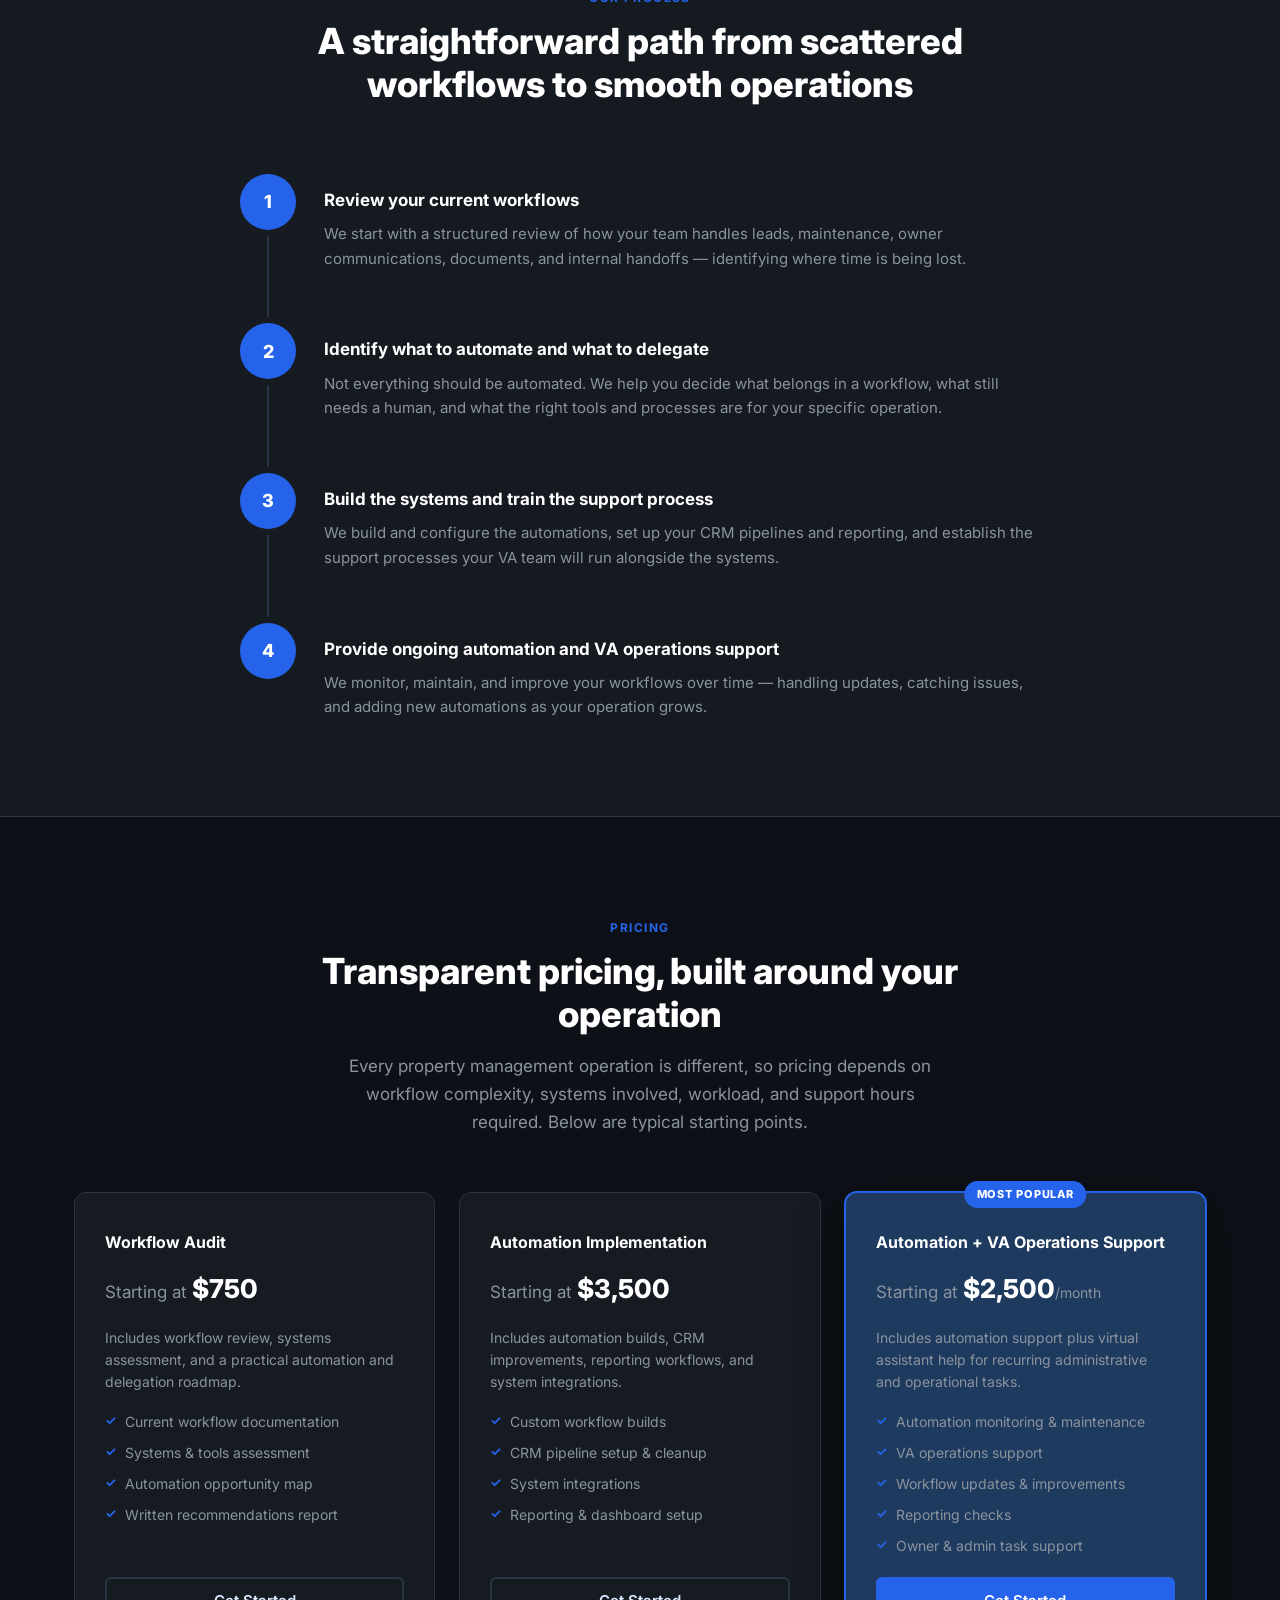
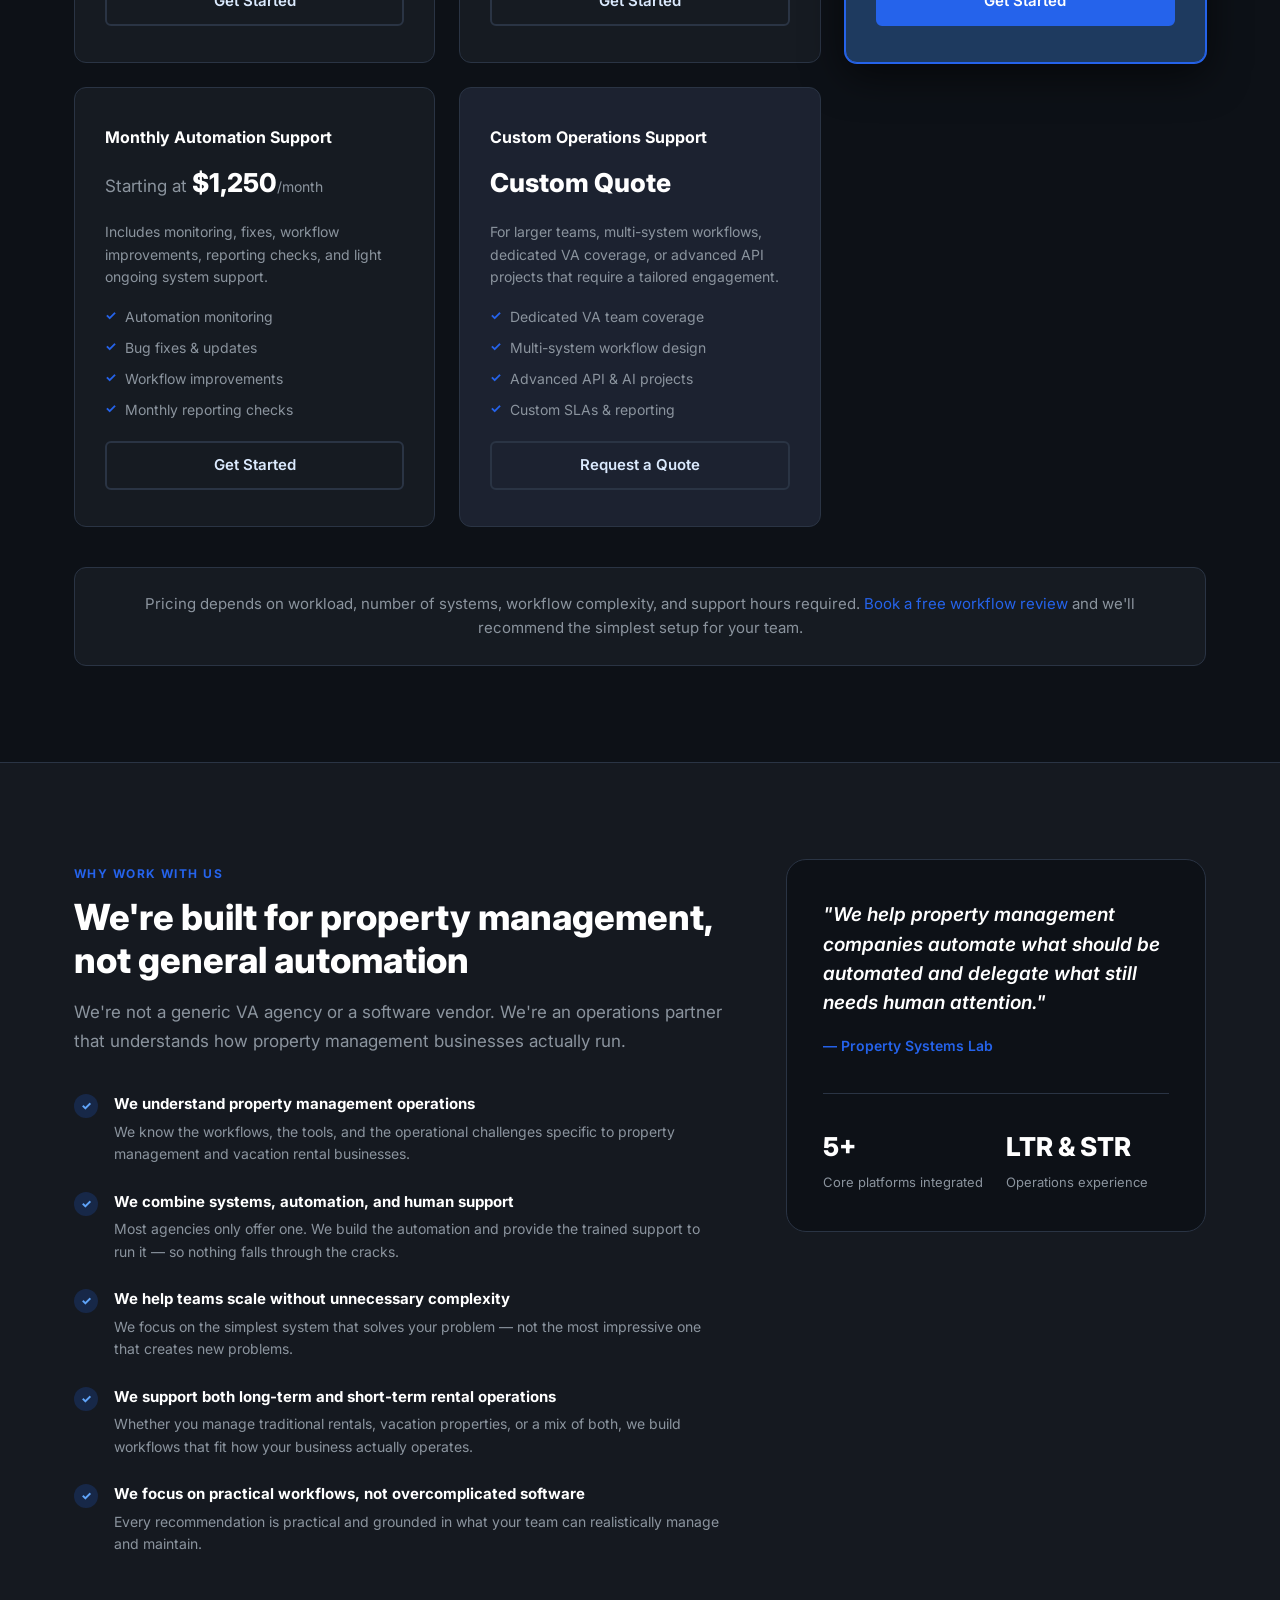
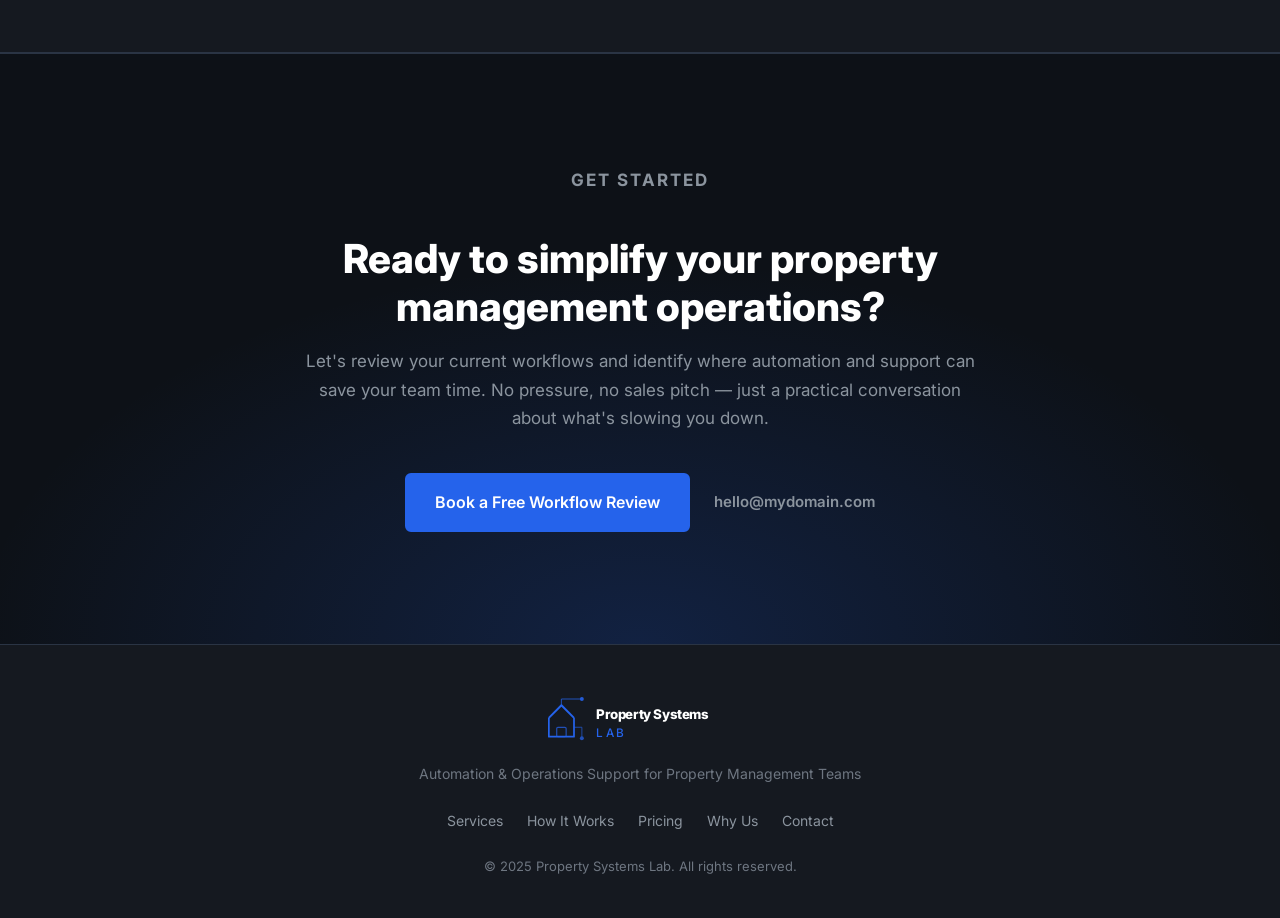
==== commit 0329543c: "Enlarge Logo B in nav and footer, expand nav height" ====
--- a/index.html
+++ b/index.html
@@ -19,18 +19,23 @@
   <nav class="nav" id="nav">
     <div class="container nav__inner">
       <a href="#" class="nav__logo" aria-label="Property Systems Lab">
-        <svg width="220" height="48" viewBox="0 0 260 56" xmlns="http://www.w3.org/2000/svg" aria-hidden="true">
-          <polyline points="22,24 36,10 50,24" fill="none" stroke="#2563eb" stroke-width="2" stroke-linejoin="round"/>
-          <polyline points="22,24 22,44 50,44 50,24" fill="none" stroke="#2563eb" stroke-width="1.8" stroke-linejoin="round"/>
-          <line x1="36" y1="10" x2="36" y2="4" stroke="#2563eb" stroke-width="1.2" opacity="0.6"/>
-          <line x1="36" y1="4" x2="56" y2="4" stroke="#2563eb" stroke-width="1.2" opacity="0.6"/>
-          <circle cx="58" cy="4" r="2" fill="#2563eb" opacity="0.8"/>
-          <line x1="50" y1="34" x2="58" y2="34" stroke="#2563eb" stroke-width="1.2" opacity="0.5"/>
-          <line x1="58" y1="34" x2="58" y2="44" stroke="#2563eb" stroke-width="1.2" opacity="0.5"/>
-          <circle cx="58" cy="46" r="2" fill="#2563eb" opacity="0.7"/>
-          <rect x="31" y="34" width="10" height="10" rx="1" fill="none" stroke="#2563eb" stroke-width="1.2" opacity="0.7"/>
-          <text x="74" y="26" font-family="Inter,sans-serif" font-size="14" font-weight="800" fill="#ffffff" letter-spacing="-0.4">Property Systems</text>
-          <text x="74" y="46" font-family="Inter,sans-serif" font-size="13" font-weight="500" fill="#2563eb" letter-spacing="2">LAB</text>
+        <svg viewBox="0 0 280 64" xmlns="http://www.w3.org/2000/svg" aria-hidden="true">
+          <!-- House icon -->
+          <polyline points="24,28 40,12 56,28" fill="none" stroke="#2563eb" stroke-width="2.5" stroke-linejoin="round"/>
+          <polyline points="24,28 24,52 56,52 56,28" fill="none" stroke="#2563eb" stroke-width="2.2" stroke-linejoin="round"/>
+          <!-- Circuit traces from roof -->
+          <line x1="40" y1="12" x2="40" y2="4" stroke="#2563eb" stroke-width="1.5" opacity="0.65"/>
+          <line x1="40" y1="4" x2="64" y2="4" stroke="#2563eb" stroke-width="1.5" opacity="0.65"/>
+          <circle cx="66" cy="4" r="2.5" fill="#2563eb" opacity="0.9"/>
+          <!-- Circuit traces from right wall -->
+          <line x1="56" y1="40" x2="66" y2="40" stroke="#2563eb" stroke-width="1.5" opacity="0.55"/>
+          <line x1="66" y1="40" x2="66" y2="52" stroke="#2563eb" stroke-width="1.5" opacity="0.55"/>
+          <circle cx="66" cy="54" r="2.5" fill="#2563eb" opacity="0.75"/>
+          <!-- Door -->
+          <rect x="34" y="40" width="12" height="12" rx="1.5" fill="none" stroke="#2563eb" stroke-width="1.5" opacity="0.75"/>
+          <!-- Wordmark -->
+          <text x="84" y="30" font-family="Inter,sans-serif" font-size="17" font-weight="800" fill="#ffffff" letter-spacing="-0.5">Property Systems</text>
+          <text x="84" y="52" font-family="Inter,sans-serif" font-size="15" font-weight="500" fill="#2563eb" letter-spacing="3.5">LAB</text>
         </svg>
       </a>
       <ul class="nav__links">
@@ -387,18 +392,18 @@
   <footer class="footer">
     <div class="container footer__inner">
       <div class="footer__brand">
-        <svg width="200" height="44" viewBox="0 0 260 56" xmlns="http://www.w3.org/2000/svg" aria-label="Property Systems Lab">
-          <polyline points="22,24 36,10 50,24" fill="none" stroke="#2563eb" stroke-width="2" stroke-linejoin="round"/>
-          <polyline points="22,24 22,44 50,44 50,24" fill="none" stroke="#2563eb" stroke-width="1.8" stroke-linejoin="round"/>
-          <line x1="36" y1="10" x2="36" y2="4" stroke="#2563eb" stroke-width="1.2" opacity="0.6"/>
-          <line x1="36" y1="4" x2="56" y2="4" stroke="#2563eb" stroke-width="1.2" opacity="0.6"/>
-          <circle cx="58" cy="4" r="2" fill="#2563eb" opacity="0.8"/>
-          <line x1="50" y1="34" x2="58" y2="34" stroke="#2563eb" stroke-width="1.2" opacity="0.5"/>
-          <line x1="58" y1="34" x2="58" y2="44" stroke="#2563eb" stroke-width="1.2" opacity="0.5"/>
-          <circle cx="58" cy="46" r="2" fill="#2563eb" opacity="0.7"/>
-          <rect x="31" y="34" width="10" height="10" rx="1" fill="none" stroke="#2563eb" stroke-width="1.2" opacity="0.7"/>
-          <text x="74" y="26" font-family="Inter,sans-serif" font-size="14" font-weight="800" fill="#ffffff" letter-spacing="-0.4">Property Systems</text>
-          <text x="74" y="46" font-family="Inter,sans-serif" font-size="13" font-weight="500" fill="#2563eb" letter-spacing="2">LAB</text>
+        <svg width="220" height="56" viewBox="0 0 280 64" xmlns="http://www.w3.org/2000/svg" aria-label="Property Systems Lab">
+          <polyline points="24,28 40,12 56,28" fill="none" stroke="#2563eb" stroke-width="2.5" stroke-linejoin="round"/>
+          <polyline points="24,28 24,52 56,52 56,28" fill="none" stroke="#2563eb" stroke-width="2.2" stroke-linejoin="round"/>
+          <line x1="40" y1="12" x2="40" y2="4" stroke="#2563eb" stroke-width="1.5" opacity="0.65"/>
+          <line x1="40" y1="4" x2="64" y2="4" stroke="#2563eb" stroke-width="1.5" opacity="0.65"/>
+          <circle cx="66" cy="4" r="2.5" fill="#2563eb" opacity="0.9"/>
+          <line x1="56" y1="40" x2="66" y2="40" stroke="#2563eb" stroke-width="1.5" opacity="0.55"/>
+          <line x1="66" y1="40" x2="66" y2="52" stroke="#2563eb" stroke-width="1.5" opacity="0.55"/>
+          <circle cx="66" cy="54" r="2.5" fill="#2563eb" opacity="0.75"/>
+          <rect x="34" y="40" width="12" height="12" rx="1.5" fill="none" stroke="#2563eb" stroke-width="1.5" opacity="0.75"/>
+          <text x="84" y="30" font-family="Inter,sans-serif" font-size="17" font-weight="800" fill="#ffffff" letter-spacing="-0.5">Property Systems</text>
+          <text x="84" y="52" font-family="Inter,sans-serif" font-size="15" font-weight="500" fill="#2563eb" letter-spacing="3.5">LAB</text>
         </svg>
         <p>Automation &amp; Operations Support for Property Management Teams</p>
       </div>
--- a/styles.css
+++ b/styles.css
@@ -178,13 +178,17 @@
   display: flex;
   align-items: center;
   justify-content: space-between;
-  height: 68px;
+  height: 84px;
 }
 .nav__logo {
-  font-size: 1rem;
-  font-weight: 800;
-  color: var(--color-white);
-  letter-spacing: -0.01em;
+  display: flex;
+  align-items: center;
+  color: var(--color-white);
+}
+.nav__logo svg {
+  display: block;
+  height: 54px;
+  width: auto;
 }
 .nav__links {
   display: flex;
@@ -222,7 +226,7 @@
    HERO
    ============================================= */
 .hero {
-  padding: 160px 0 100px;
+  padding: 176px 0 100px;
   background: radial-gradient(ellipse 80% 60% at 50% 0%, rgba(37,99,235,.15) 0%, transparent 70%);
   text-align: center;
   position: relative;
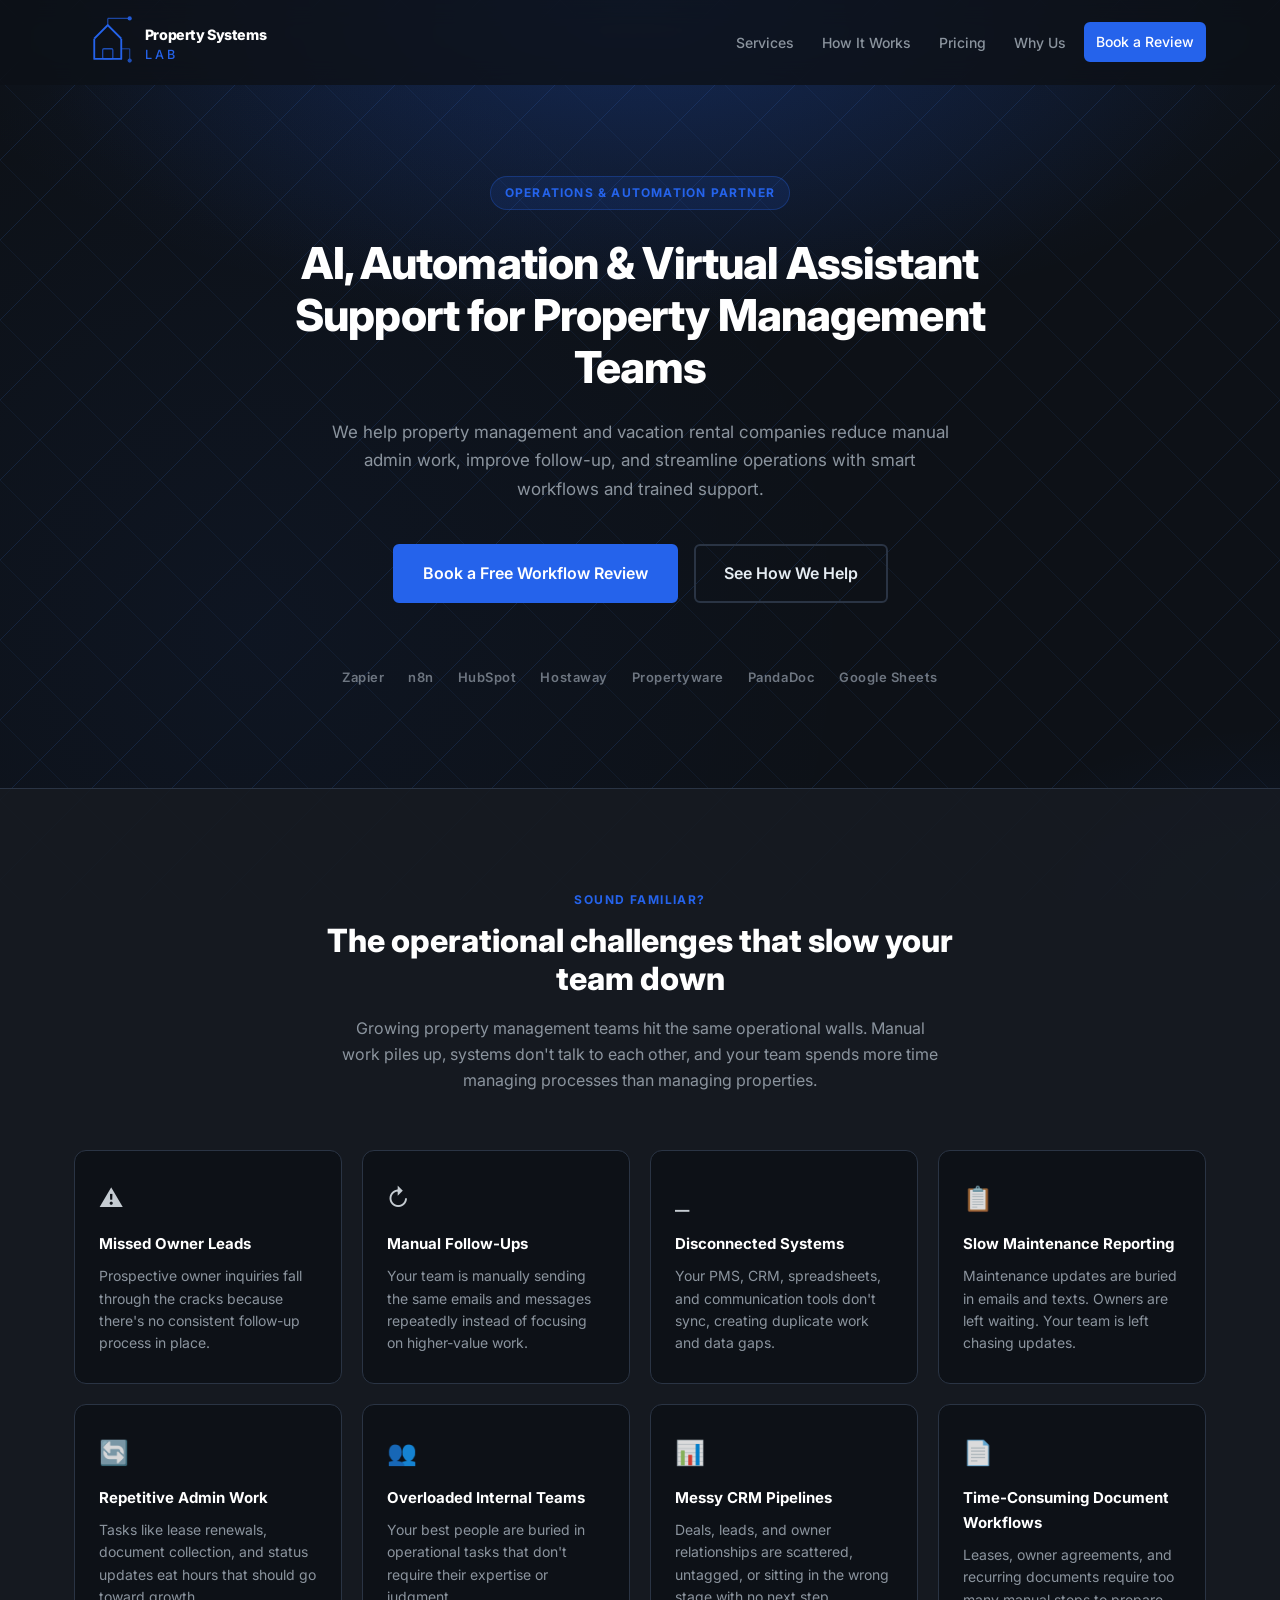
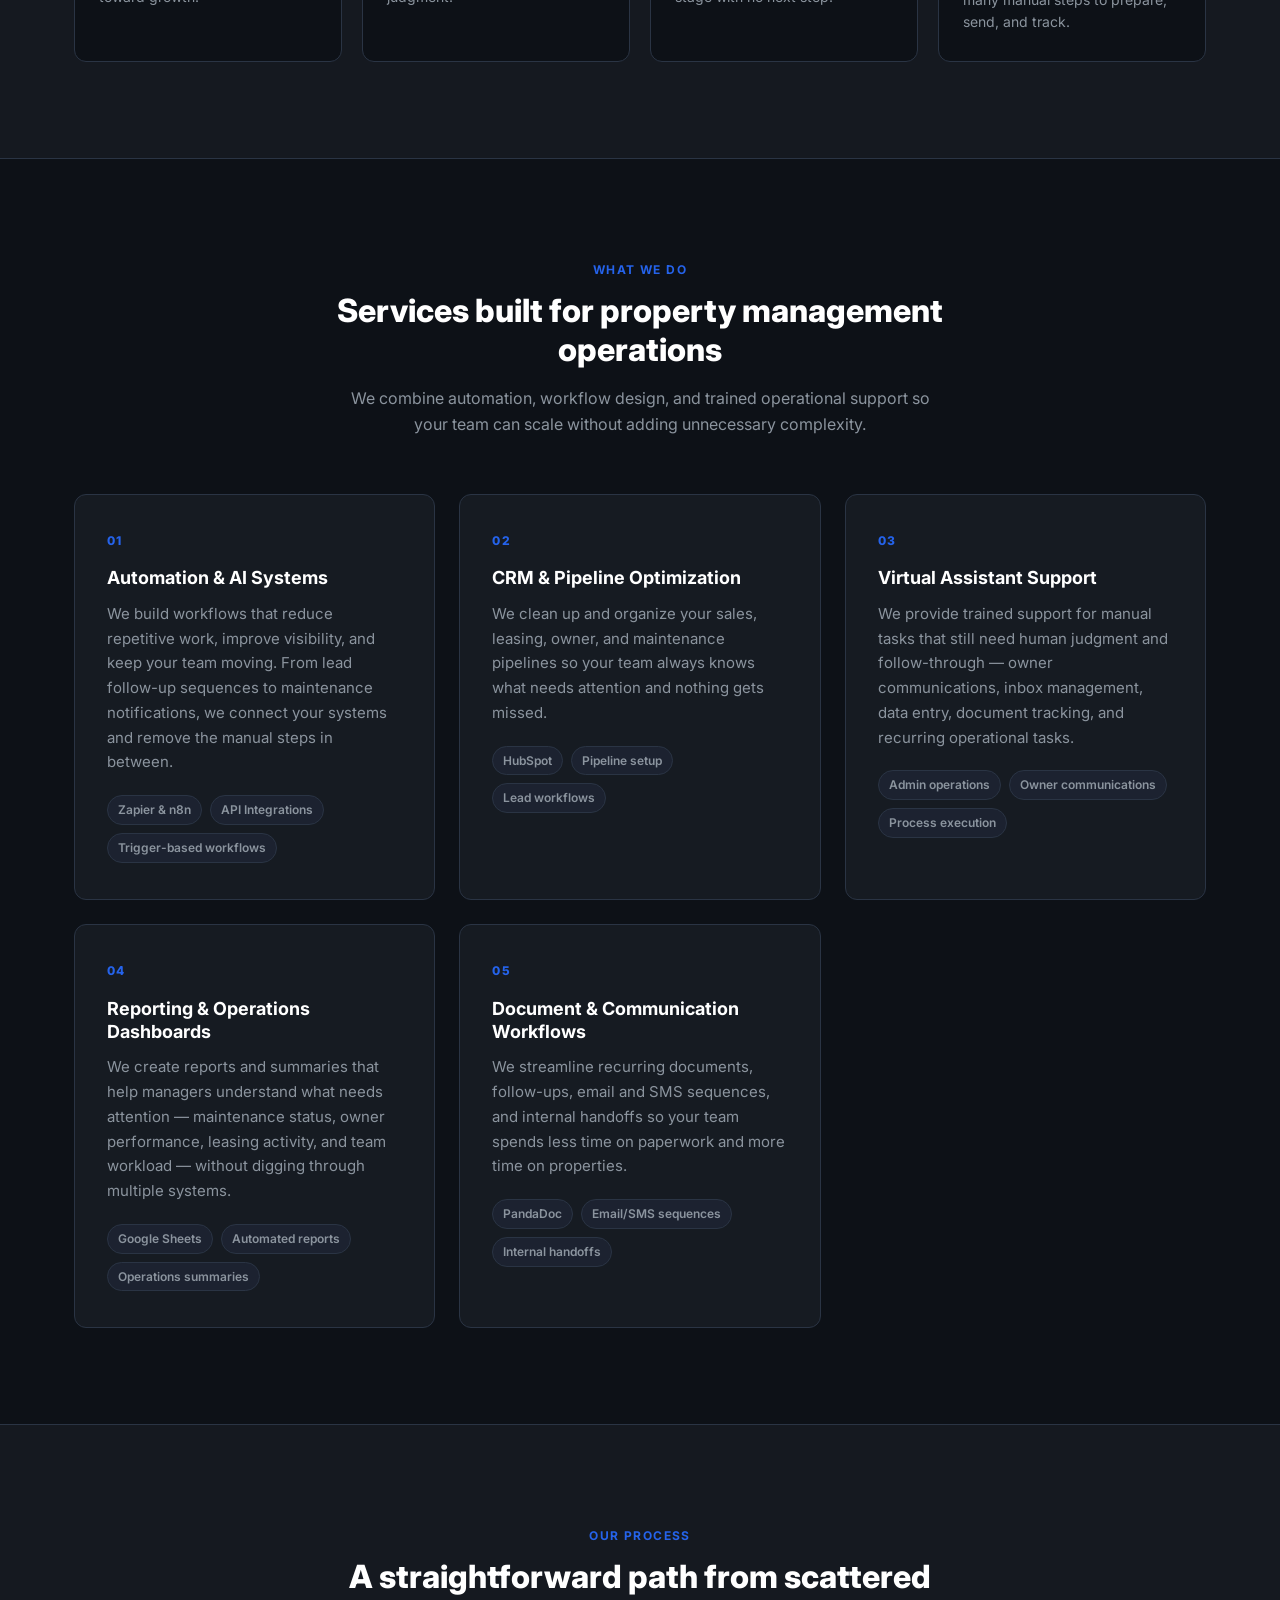
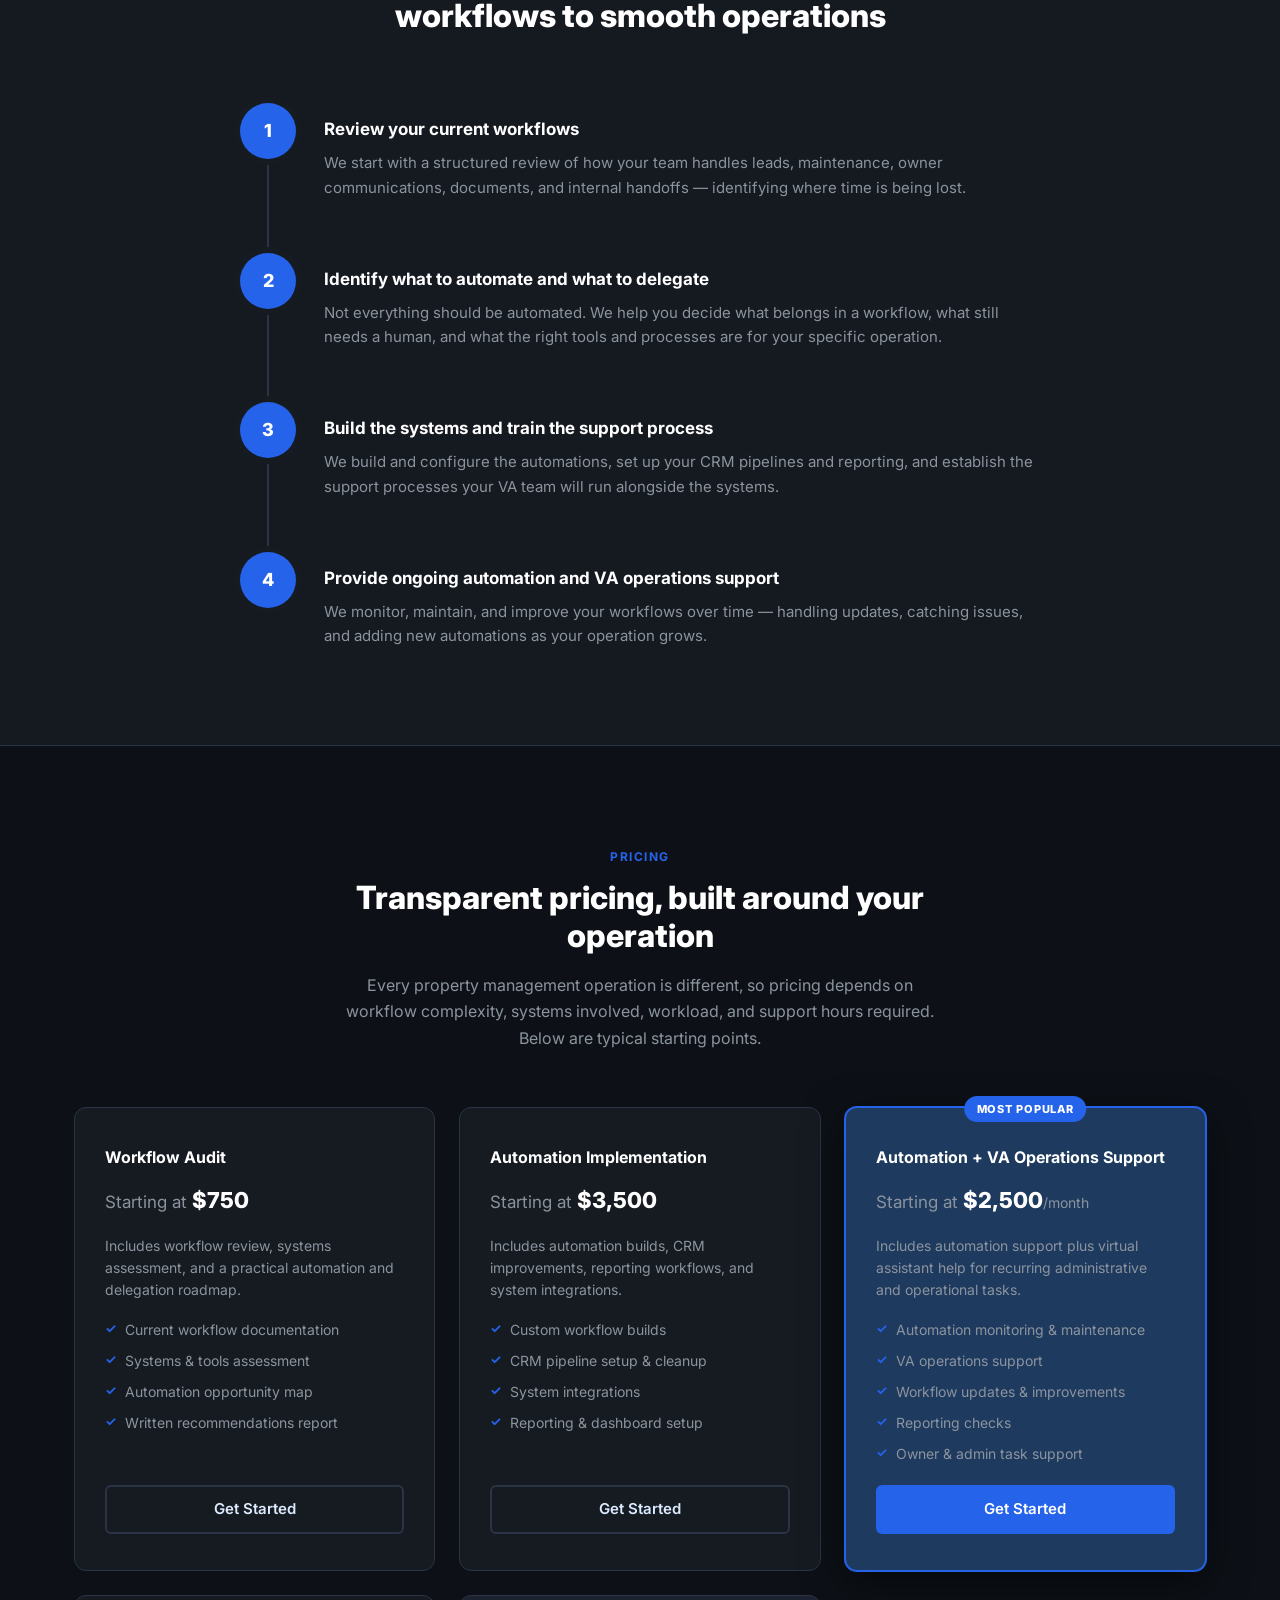
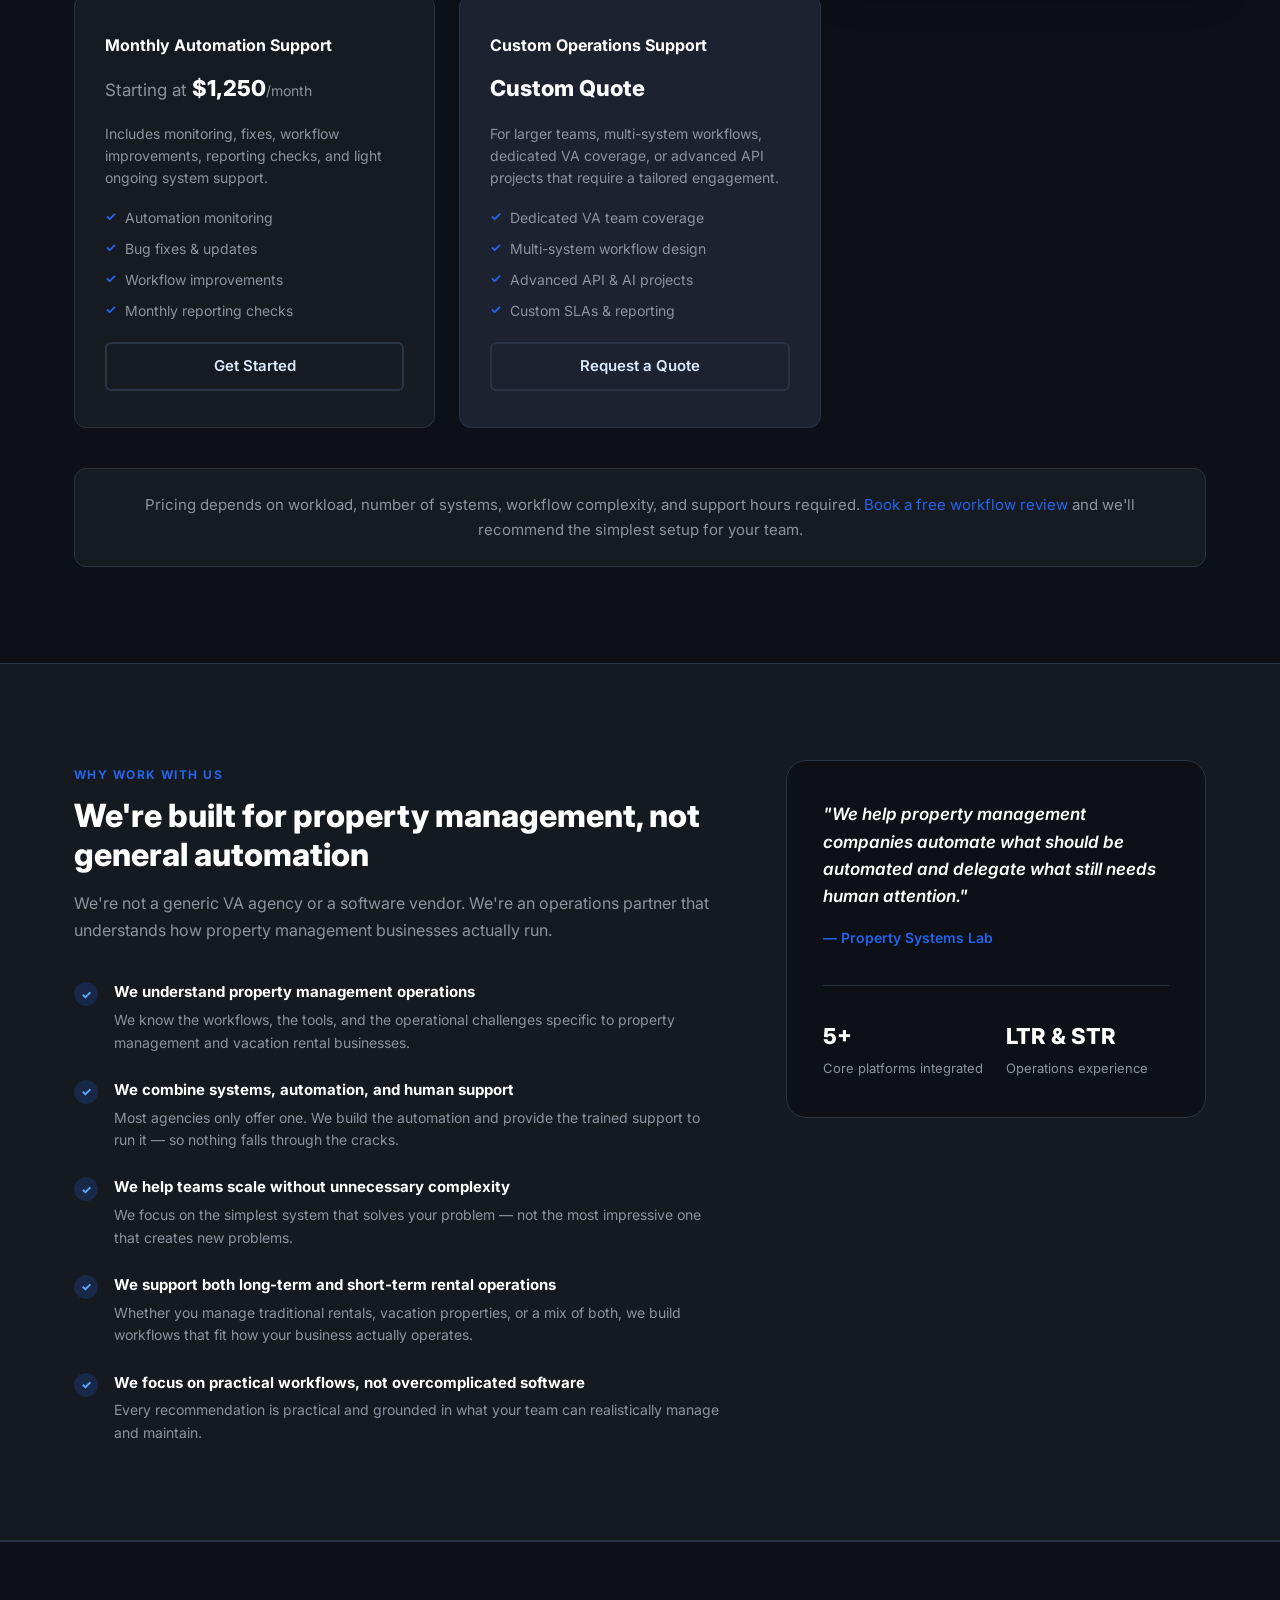
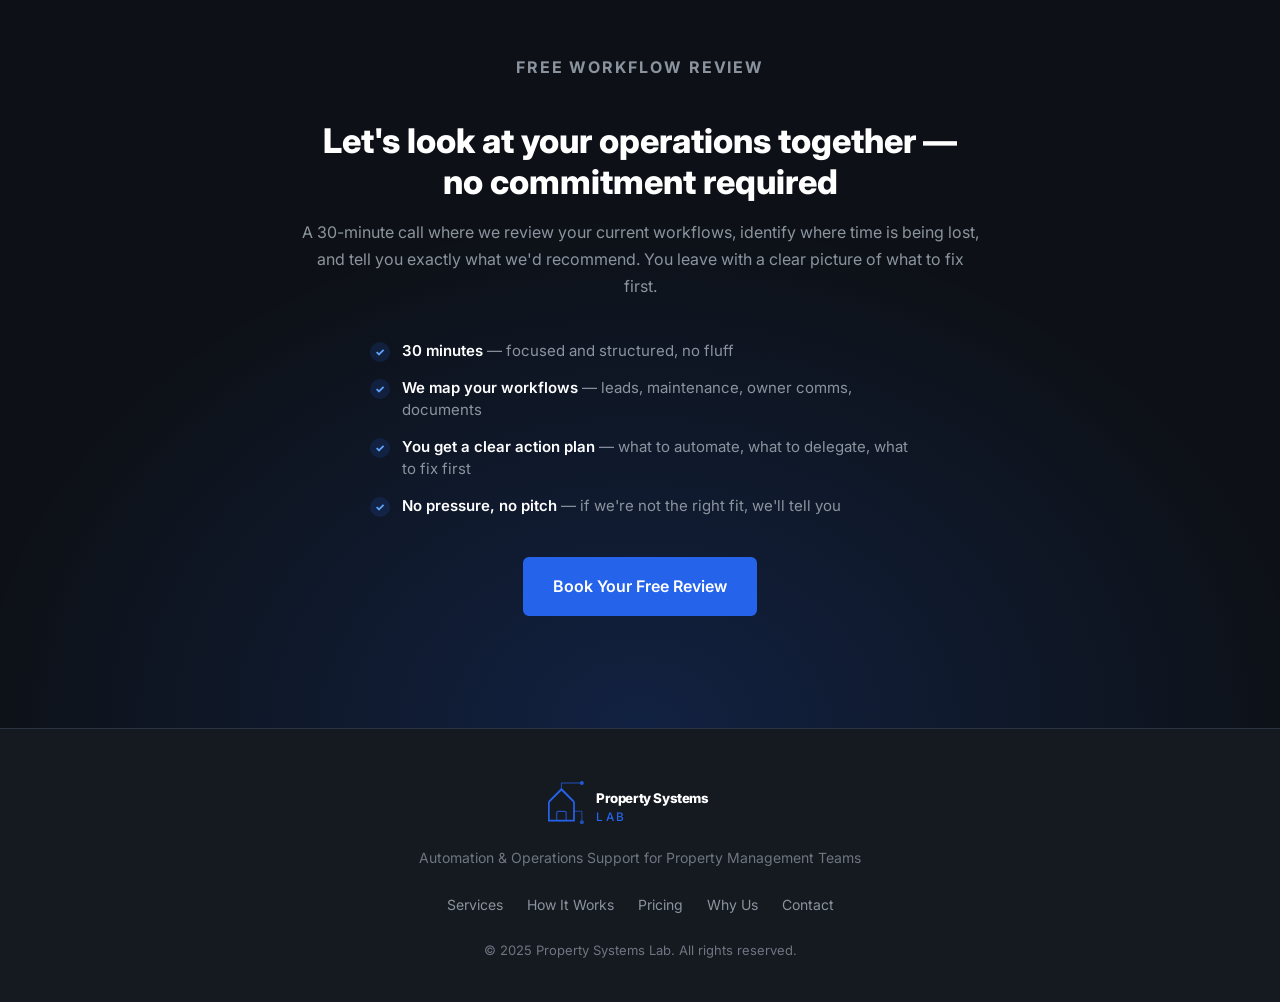
==== commit 32399ac0: "Wire Google Calendar booking link to all CTAs, redesign contact section" ====
--- a/index.html
+++ b/index.html
@@ -43,7 +43,7 @@
         <li><a href="#how-it-works">How It Works</a></li>
         <li><a href="#pricing">Pricing</a></li>
         <li><a href="#why-us">Why Us</a></li>
-        <li><a href="#contact" class="btn btn--nav">Book a Review</a></li>
+        <li><a href="https://calendar.app.google/1VqYPNUPUgqqELjC9" target="_blank" rel="noopener" class="btn btn--nav">Book a Review</a></li>
       </ul>
       <button class="nav__toggle" id="navToggle" aria-label="Toggle navigation">
         <span></span><span></span><span></span>
@@ -58,7 +58,7 @@
       <h1 class="hero__headline">AI, Automation &amp; Virtual Assistant Support for Property Management Teams</h1>
       <p class="hero__sub">We help property management and vacation rental companies reduce manual admin work, improve follow-up, and streamline operations with smart workflows and trained support.</p>
       <div class="hero__actions">
-        <a href="#contact" class="btn btn--primary btn--lg">Book a Free Workflow Review</a>
+        <a href="https://calendar.app.google/1VqYPNUPUgqqELjC9" target="_blank" rel="noopener" class="btn btn--primary btn--lg">Book a Free Workflow Review</a>
         <a href="#services" class="btn btn--ghost btn--lg">See How We Help</a>
       </div>
       <div class="hero__trust">
@@ -248,7 +248,7 @@
             <li>Automation opportunity map</li>
             <li>Written recommendations report</li>
           </ul>
-          <a href="#contact" class="btn btn--outline">Get Started</a>
+          <a href="https://calendar.app.google/1VqYPNUPUgqqELjC9" target="_blank" rel="noopener" class="btn btn--outline">Get Started</a>
         </div>
         <div class="pricing-card">
           <div class="pricing-card__name">Automation Implementation</div>
@@ -260,7 +260,7 @@
             <li>System integrations</li>
             <li>Reporting &amp; dashboard setup</li>
           </ul>
-          <a href="#contact" class="btn btn--outline">Get Started</a>
+          <a href="https://calendar.app.google/1VqYPNUPUgqqELjC9" target="_blank" rel="noopener" class="btn btn--outline">Get Started</a>
         </div>
         <div class="pricing-card pricing-card--featured">
           <div class="pricing-card__badge">Most Popular</div>
@@ -274,7 +274,7 @@
             <li>Reporting checks</li>
             <li>Owner &amp; admin task support</li>
           </ul>
-          <a href="#contact" class="btn btn--primary">Get Started</a>
+          <a href="https://calendar.app.google/1VqYPNUPUgqqELjC9" target="_blank" rel="noopener" class="btn btn--primary">Get Started</a>
         </div>
         <div class="pricing-card">
           <div class="pricing-card__name">Monthly Automation Support</div>
@@ -286,7 +286,7 @@
             <li>Workflow improvements</li>
             <li>Monthly reporting checks</li>
           </ul>
-          <a href="#contact" class="btn btn--outline">Get Started</a>
+          <a href="https://calendar.app.google/1VqYPNUPUgqqELjC9" target="_blank" rel="noopener" class="btn btn--outline">Get Started</a>
         </div>
         <div class="pricing-card pricing-card--custom">
           <div class="pricing-card__name">Custom Operations Support</div>
@@ -298,11 +298,11 @@
             <li>Advanced API &amp; AI projects</li>
             <li>Custom SLAs &amp; reporting</li>
           </ul>
-          <a href="#contact" class="btn btn--outline">Request a Quote</a>
+          <a href="https://calendar.app.google/1VqYPNUPUgqqELjC9" target="_blank" rel="noopener" class="btn btn--outline">Request a Quote</a>
         </div>
       </div>
       <div class="pricing__note">
-        <p>Pricing depends on workload, number of systems, workflow complexity, and support hours required. <a href="#contact">Book a free workflow review</a> and we'll recommend the simplest setup for your team.</p>
+        <p>Pricing depends on workload, number of systems, workflow complexity, and support hours required. <a href="https://calendar.app.google/1VqYPNUPUgqqELjC9" target="_blank" rel="noopener">Book a free workflow review</a> and we'll recommend the simplest setup for your team.</p>
       </div>
     </div>
   </section>
@@ -377,12 +377,29 @@
   <section class="cta-section" id="contact">
     <div class="container">
       <div class="cta-section__inner">
-        <p class="section-label section-label--light">Get Started</p>
-        <h2>Ready to simplify your property management operations?</h2>
-        <p>Let's review your current workflows and identify where automation and support can save your team time. No pressure, no sales pitch — just a practical conversation about what's slowing you down.</p>
+        <p class="section-label section-label--light">Free Workflow Review</p>
+        <h2>Let's look at your operations together — no commitment required</h2>
+        <p>A 30-minute call where we review your current workflows, identify where time is being lost, and tell you exactly what we'd recommend. You leave with a clear picture of what to fix first.</p>
+        <ul class="cta-section__checklist">
+          <li>
+            <span class="cta-check">&#10003;</span>
+            <span><strong>30 minutes</strong> — focused and structured, no fluff</span>
+          </li>
+          <li>
+            <span class="cta-check">&#10003;</span>
+            <span><strong>We map your workflows</strong> — leads, maintenance, owner comms, documents</span>
+          </li>
+          <li>
+            <span class="cta-check">&#10003;</span>
+            <span><strong>You get a clear action plan</strong> — what to automate, what to delegate, what to fix first</span>
+          </li>
+          <li>
+            <span class="cta-check">&#10003;</span>
+            <span><strong>No pressure, no pitch</strong> — if we're not the right fit, we'll tell you</span>
+          </li>
+        </ul>
         <div class="cta-section__actions">
-          <a href="#contact" class="btn btn--primary btn--lg">Book a Free Workflow Review</a>
-          <a href="mailto:hello@mydomain.com" class="cta-section__email">hello@mydomain.com</a>
+          <a href="https://calendar.app.google/1VqYPNUPUgqqELjC9" target="_blank" rel="noopener" class="btn btn--primary btn--lg">Book Your Free Review</a>
         </div>
       </div>
     </div>
--- a/styles.css
+++ b/styles.css
@@ -138,7 +138,7 @@
 }
 .section-label--light { color: #60a5fa; }
 .section-title {
-  font-size: clamp(1.75rem, 3vw, 2.25rem);
+  font-size: clamp(1.5rem, 2.5vw, 2rem);
   font-weight: 800;
   line-height: 1.2;
   color: var(--color-white);
@@ -148,7 +148,7 @@
   margin-right: auto;
 }
 .section-desc {
-  font-size: 1.0625rem;
+  font-size: 1rem;
   color: var(--color-text-muted);
   max-width: 600px;
   margin: 0 auto;
@@ -254,16 +254,16 @@
   margin-bottom: 28px;
 }
 .hero__headline {
-  font-size: clamp(2rem, 5vw, 3.25rem);
-  font-weight: 800;
-  line-height: 1.15;
+  font-size: clamp(1.75rem, 4vw, 2.75rem);
+  font-weight: 800;
+  line-height: 1.18;
   letter-spacing: -0.02em;
   color: var(--color-white);
   max-width: 820px;
   margin: 0 auto 24px;
 }
 .hero__sub {
-  font-size: clamp(1rem, 2vw, 1.1875rem);
+  font-size: clamp(0.9375rem, 1.5vw, 1.0625rem);
   color: var(--color-text-muted);
   max-width: 620px;
   margin: 0 auto 40px;
@@ -517,7 +517,7 @@
   margin-bottom: 4px;
 }
 .pricing-card__price strong {
-  font-size: 1.625rem;
+  font-size: 1.375rem;
   font-weight: 800;
   color: var(--color-white);
 }
@@ -591,7 +591,7 @@
   margin-right: 0;
 }
 .why-us__intro {
-  font-size: 1.0625rem;
+  font-size: 1rem;
   color: var(--color-text-muted);
   margin-bottom: 36px;
   line-height: 1.7;
@@ -641,10 +641,10 @@
   top: 96px;
 }
 .why-us__card blockquote p {
-  font-size: 1.1875rem;
+  font-size: 1.0625rem;
   font-weight: 600;
   color: var(--color-white);
-  line-height: 1.55;
+  line-height: 1.6;
   font-style: italic;
   margin-bottom: 16px;
 }
@@ -662,7 +662,7 @@
   border-top: 1px solid var(--color-border);
 }
 .stat__num {
-  font-size: 1.625rem;
+  font-size: 1.375rem;
   font-weight: 800;
   color: var(--color-white);
   margin-bottom: 4px;
@@ -684,18 +684,53 @@
 }
 .cta-section__inner { max-width: 680px; margin: 0 auto; }
 .cta-section h2 {
-  font-size: clamp(1.75rem, 3.5vw, 2.5rem);
+  font-size: clamp(1.5rem, 3vw, 2.125rem);
   font-weight: 800;
   color: var(--color-white);
   line-height: 1.2;
   margin-bottom: 16px;
 }
 .cta-section p {
-  font-size: 1.0625rem;
+  font-size: 1rem;
   color: var(--color-text-muted);
   line-height: 1.7;
   margin-bottom: 40px;
 }
+.cta-section__checklist {
+  list-style: none;
+  display: flex;
+  flex-direction: column;
+  gap: 14px;
+  max-width: 540px;
+  margin: 0 auto 40px;
+  text-align: left;
+}
+.cta-section__checklist li {
+  display: flex;
+  align-items: flex-start;
+  gap: 12px;
+  font-size: 0.9375rem;
+  color: var(--color-text-muted);
+  line-height: 1.5;
+}
+.cta-check {
+  flex-shrink: 0;
+  width: 20px;
+  height: 20px;
+  border-radius: 50%;
+  background: rgba(37,99,235,.15);
+  color: #60a5fa;
+  font-size: 0.6875rem;
+  font-weight: 800;
+  display: flex;
+  align-items: center;
+  justify-content: center;
+  margin-top: 2px;
+}
+.cta-section__checklist strong {
+  color: var(--color-white);
+  font-weight: 600;
+}
 .cta-section__actions {
   display: flex;
   gap: 24px;
@@ -703,13 +738,6 @@
   justify-content: center;
   flex-wrap: wrap;
 }
-.cta-section__email {
-  font-size: 0.9375rem;
-  font-weight: 600;
-  color: var(--color-text-muted);
-  transition: color var(--transition);
-}
-.cta-section__email:hover { color: var(--color-white); }
 
 /* =============================================
    FOOTER
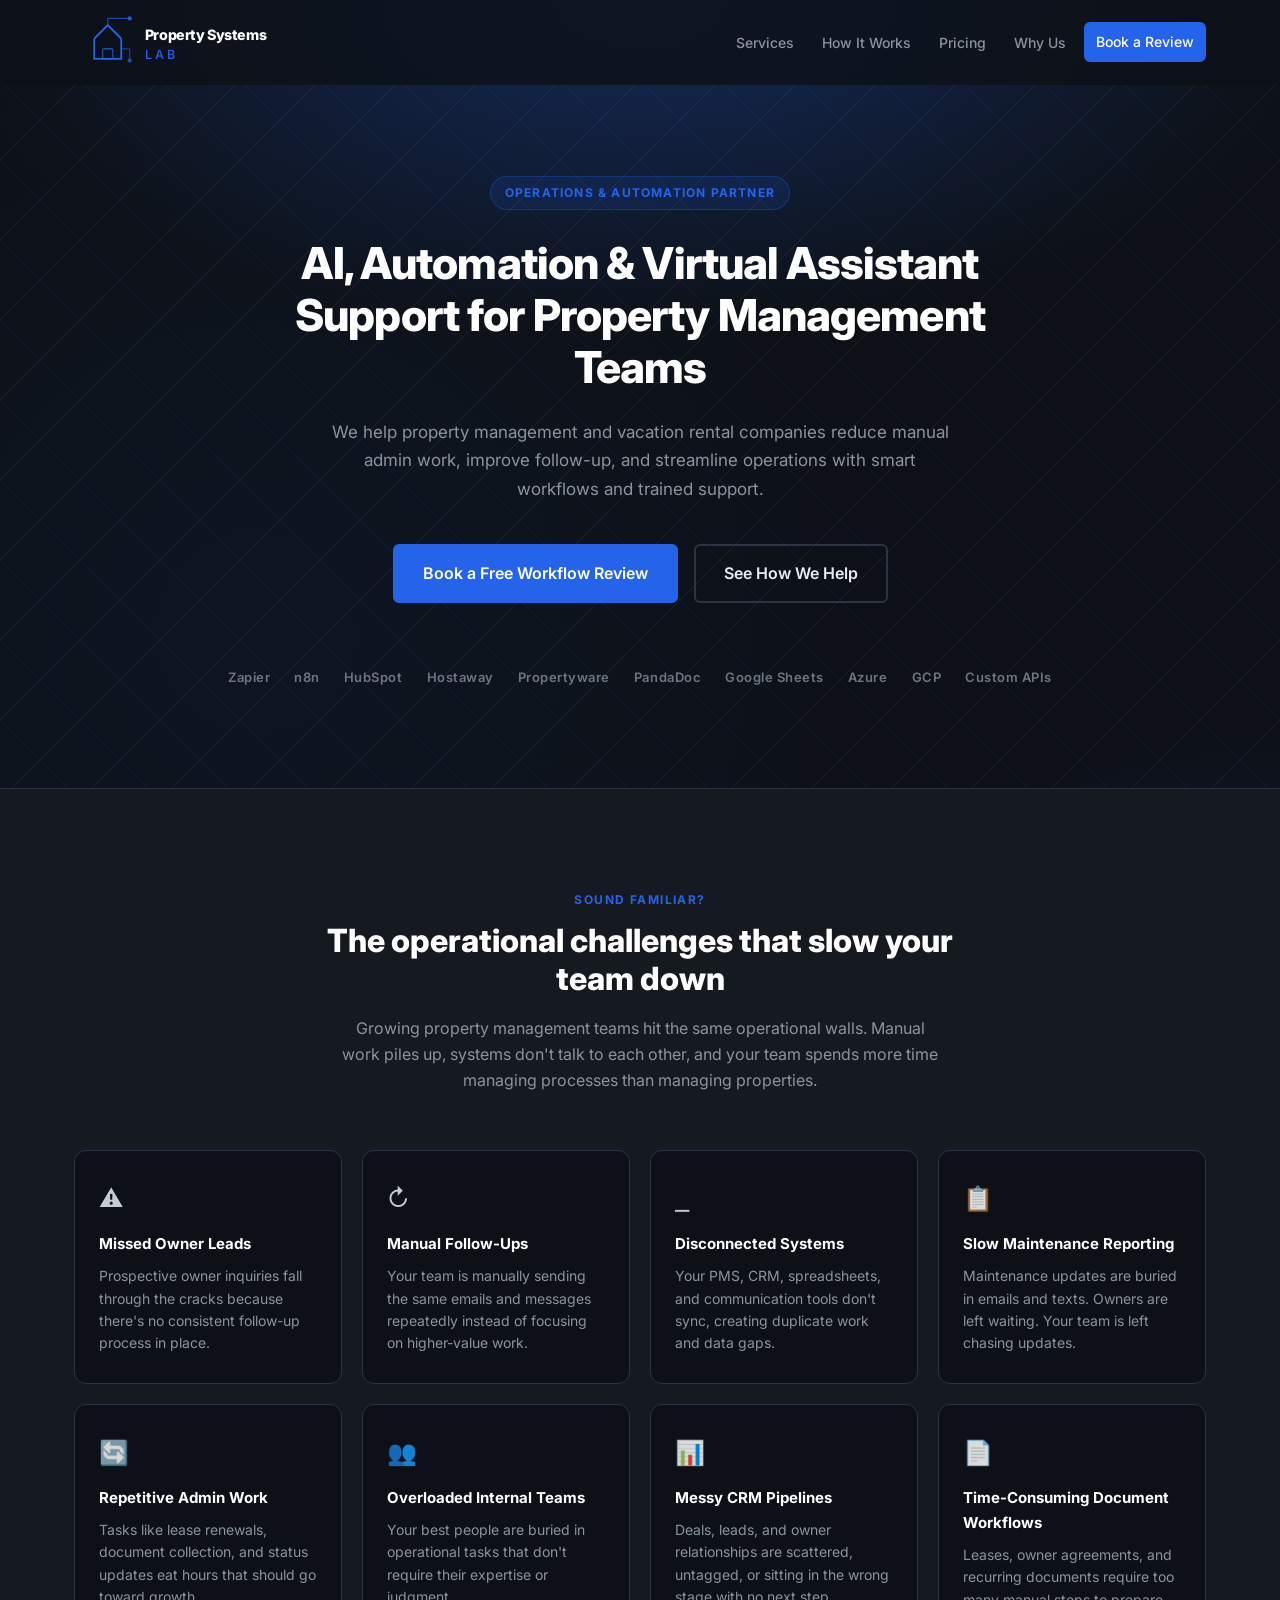
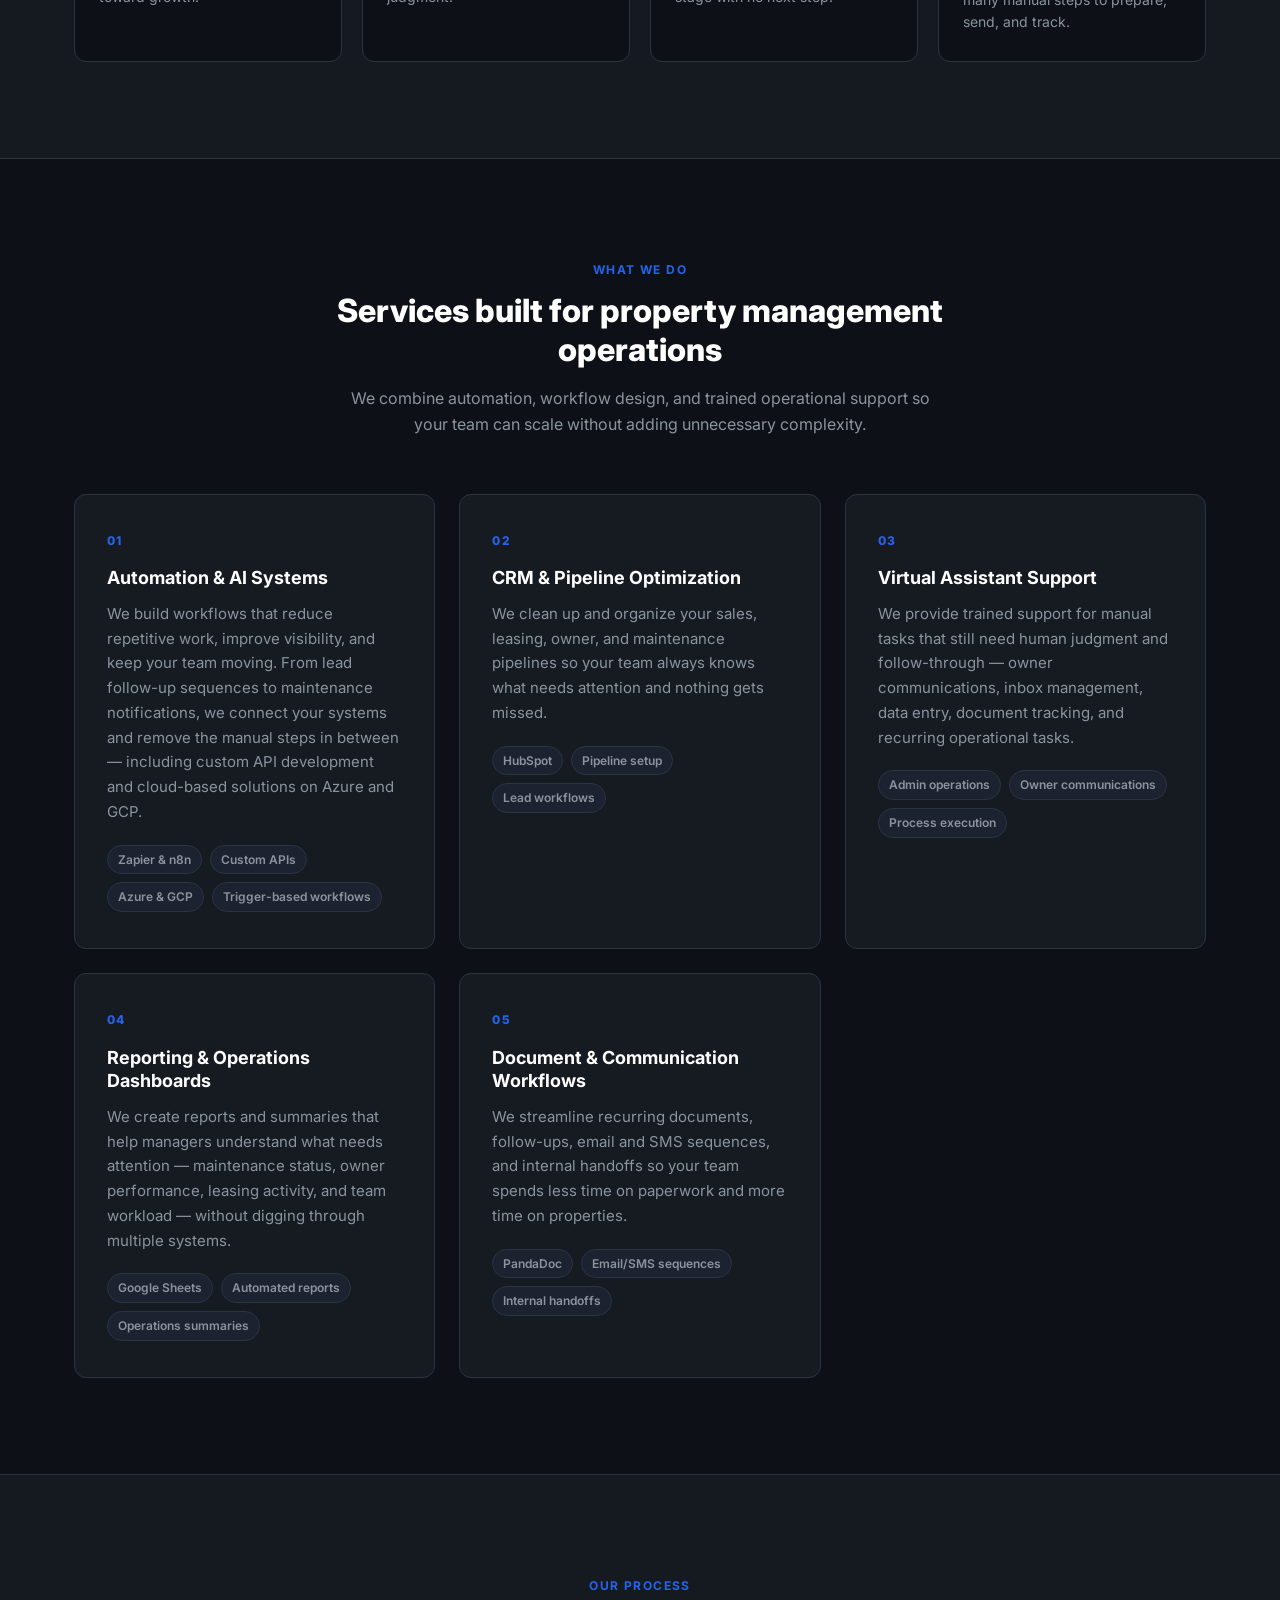
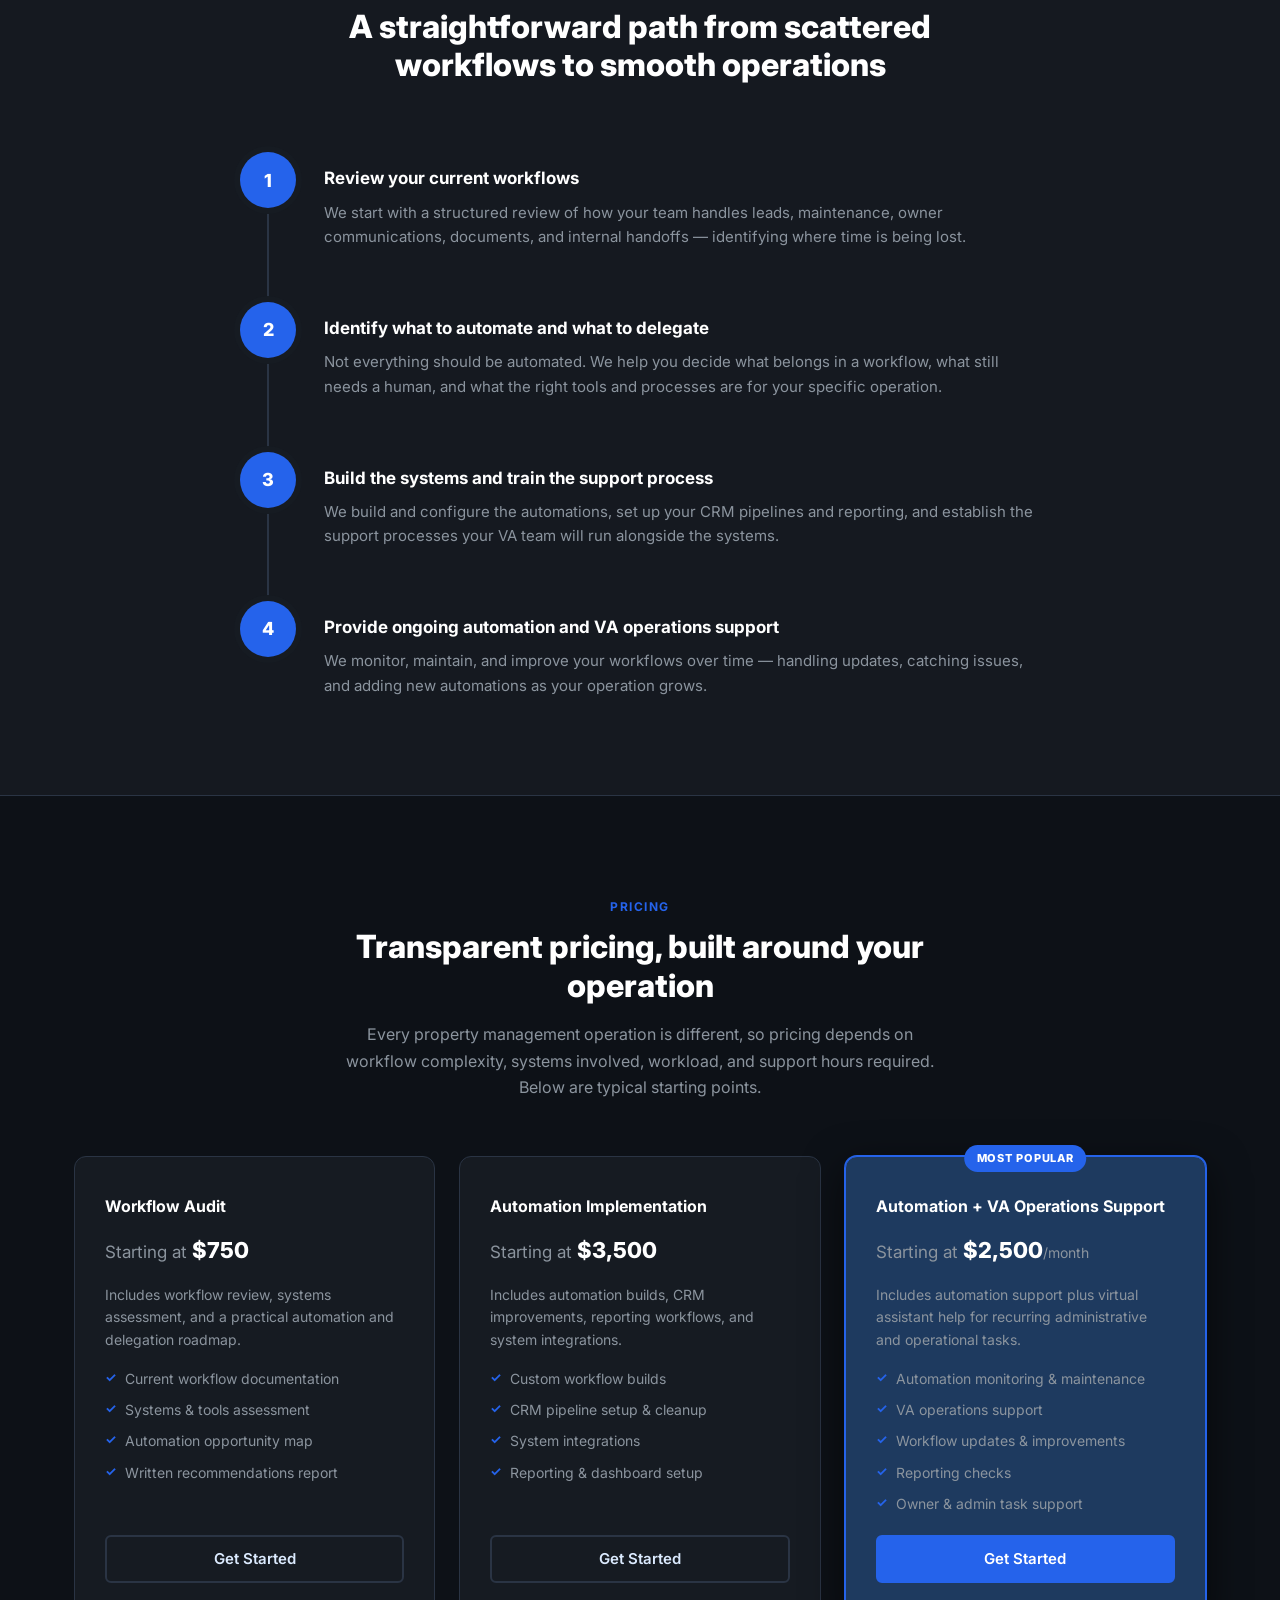
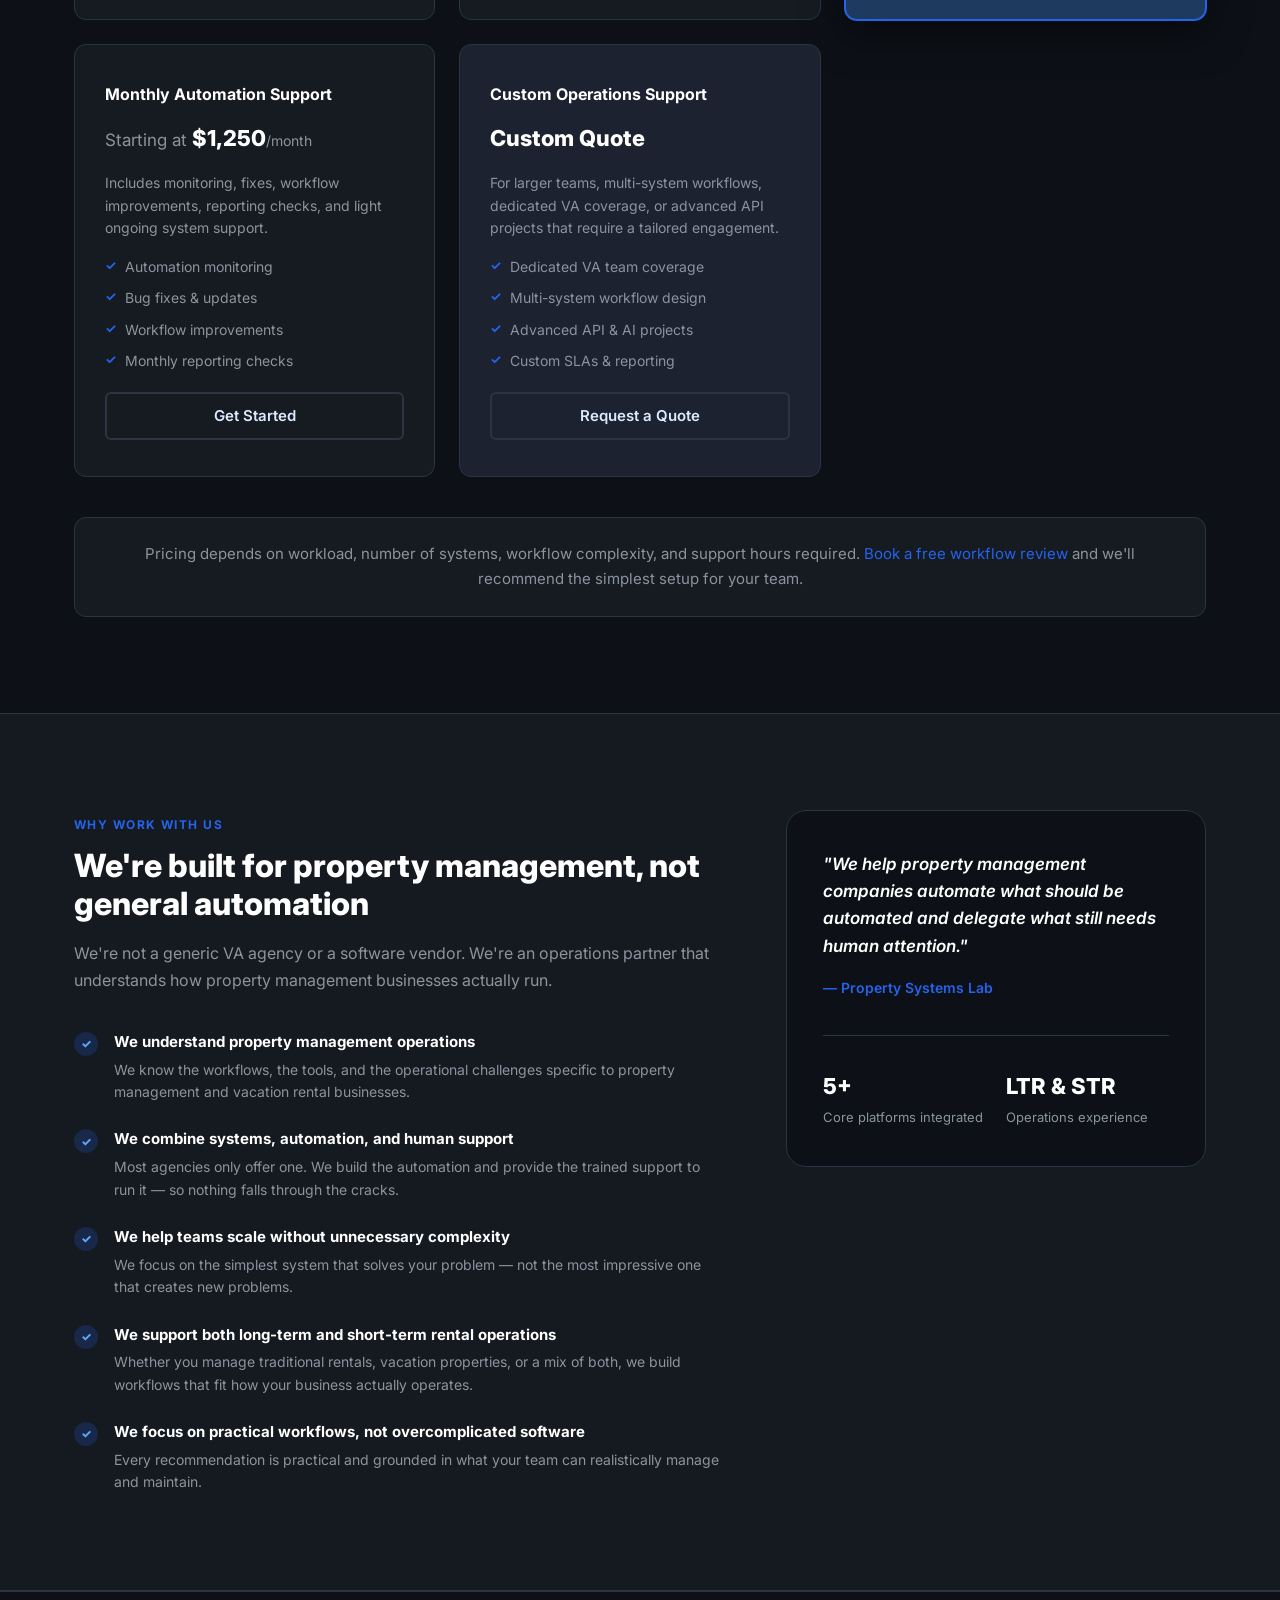
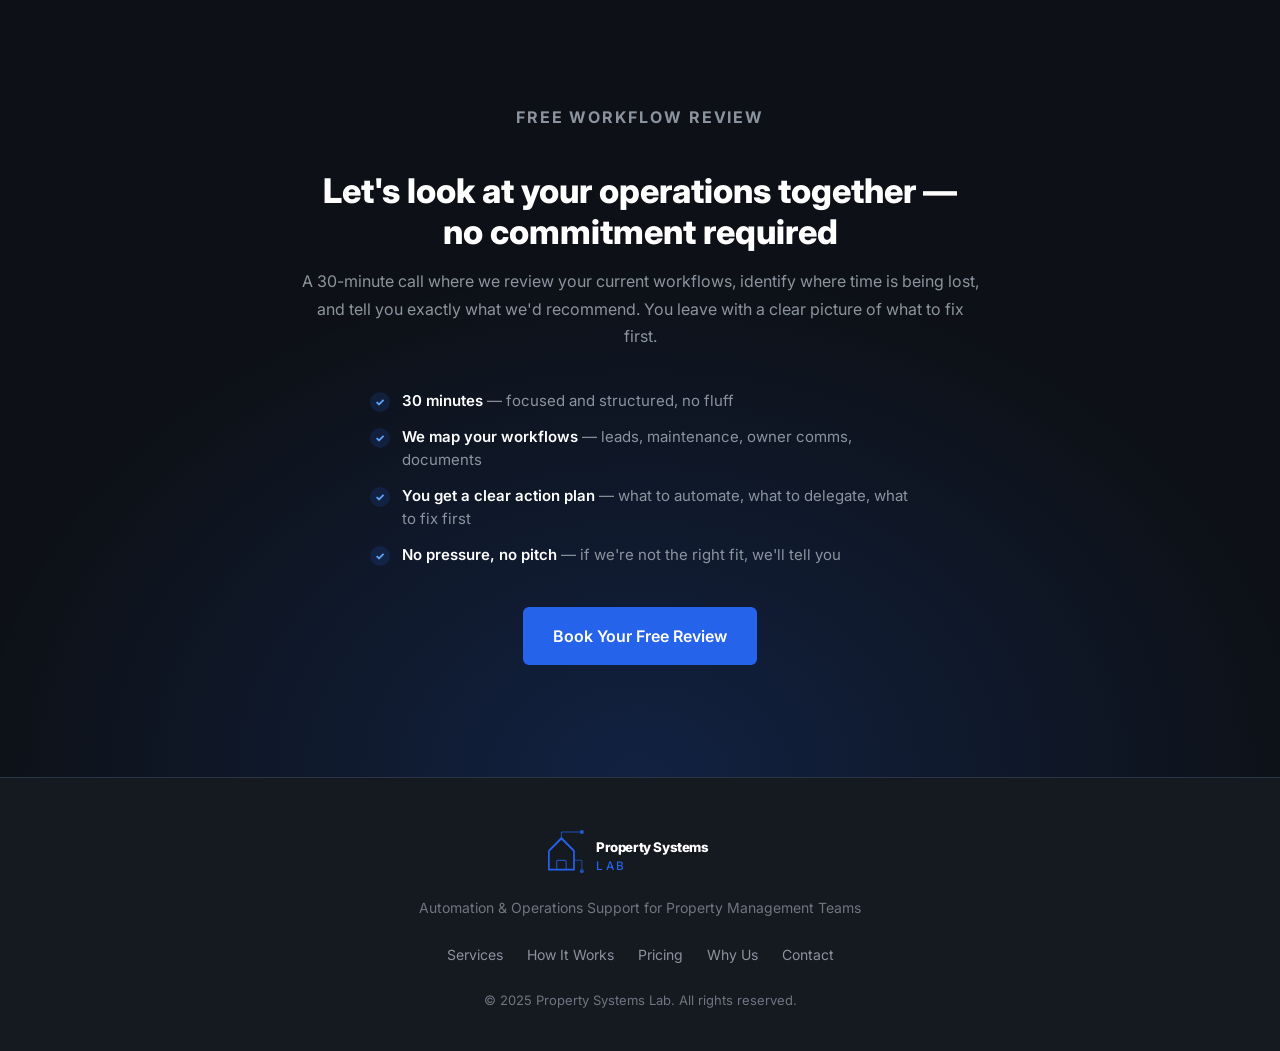
==== commit 90c2d2fa: "Add Azure, GCP, and custom APIs to services, trust strip, and AI content files" ====
--- a/index.html
+++ b/index.html
@@ -3,8 +3,149 @@
 <head>
   <meta charset="UTF-8" />
   <meta name="viewport" content="width=device-width, initial-scale=1.0" />
+
+  <!-- Primary SEO -->
   <title>Property Systems Lab | Automation & Operations Support for Property Management</title>
-  <meta name="description" content="We help property management and vacation rental companies reduce manual admin work, improve follow-up, and streamline operations with smart workflows and trained support." />
+  <meta name="description" content="We help property management and vacation rental companies reduce manual admin work, improve follow-up, and streamline operations with smart workflows and trained VA support." />
+  <meta name="robots" content="index, follow" />
+  <link rel="canonical" href="https://propertysystemslab.com/" />
+
+  <!-- Open Graph (LinkedIn, WhatsApp, iMessage, Facebook) -->
+  <meta property="og:type" content="website" />
+  <meta property="og:site_name" content="Property Systems Lab" />
+  <meta property="og:url" content="https://propertysystemslab.com/" />
+  <meta property="og:title" content="Property Systems Lab | Automation & Operations Support for Property Management" />
+  <meta property="og:description" content="We help property management and vacation rental companies reduce manual admin work, improve follow-up, and streamline operations with smart workflows and trained VA support." />
+  <meta property="og:image" content="https://propertysystemslab.com/og-image.png" />
+  <meta property="og:image:width" content="1200" />
+  <meta property="og:image:height" content="630" />
+  <meta property="og:image:alt" content="Property Systems Lab — Automation & Operations Support for Property Management" />
+
+  <!-- Twitter / X Card -->
+  <meta name="twitter:card" content="summary_large_image" />
+  <meta name="twitter:title" content="Property Systems Lab | Automation & Operations Support for Property Management" />
+  <meta name="twitter:description" content="We help property management and vacation rental companies reduce manual admin work and streamline operations with smart workflows and trained VA support." />
+  <meta name="twitter:image" content="https://propertysystemslab.com/og-image.png" />
+
+  <!-- Favicon (inline SVG as data URI) -->
+  <link rel="icon" type="image/svg+xml" href="data:image/svg+xml,%3Csvg viewBox='0 0 56 56' xmlns='http://www.w3.org/2000/svg'%3E%3Crect width='56' height='56' rx='10' fill='%230d1117'/%3E%3Cpolyline points='10,28 28,10 46,28' fill='none' stroke='%232563eb' stroke-width='3' stroke-linejoin='round'/%3E%3Cpolyline points='10,28 10,48 46,48 46,28' fill='none' stroke='%232563eb' stroke-width='2.5' stroke-linejoin='round'/%3E%3Cline x1='28' y1='10' x2='28' y2='4' stroke='%232563eb' stroke-width='2' opacity='0.7'/%3E%3Cline x1='28' y1='4' x2='50' y2='4' stroke='%232563eb' stroke-width='2' opacity='0.7'/%3E%3Ccircle cx='52' cy='4' r='3' fill='%232563eb'/%3E%3Crect x='21' y='36' width='14' height='12' rx='2' fill='none' stroke='%232563eb' stroke-width='2' opacity='0.8'/%3E%3C/svg%3E" />
+
+  <!-- Structured Data — Professional Service -->
+  <script type="application/ld+json">
+  {
+    "@context": "https://schema.org",
+    "@type": "ProfessionalService",
+    "name": "Property Systems Lab",
+    "url": "https://propertysystemslab.com",
+    "description": "We help property management and vacation rental companies reduce manual admin work, improve follow-up, and streamline operations with smart workflows and trained virtual assistant support.",
+    "areaServed": "US",
+    "serviceType": [
+      "Property Management Automation",
+      "CRM Optimization",
+      "Virtual Assistant Support",
+      "Workflow Design",
+      "Operations Consulting"
+    ],
+    "knowsAbout": [
+      "Property Management Software",
+      "Workflow Automation",
+      "CRM Systems",
+      "Vacation Rental Operations",
+      "Zapier",
+      "n8n",
+      "HubSpot",
+      "Hostaway",
+      "Propertyware"
+    ],
+    "offers": [
+      {
+        "@type": "Offer",
+        "name": "Workflow Audit",
+        "description": "Workflow review, systems assessment, and a practical automation and delegation roadmap.",
+        "price": "750",
+        "priceCurrency": "USD"
+      },
+      {
+        "@type": "Offer",
+        "name": "Automation Implementation",
+        "description": "Custom automation builds, CRM improvements, reporting workflows, and system integrations.",
+        "price": "3500",
+        "priceCurrency": "USD"
+      },
+      {
+        "@type": "Offer",
+        "name": "Automation + VA Operations Support",
+        "description": "Monthly automation support plus virtual assistant help for recurring administrative and operational tasks.",
+        "price": "2500",
+        "priceCurrency": "USD",
+        "priceSpecification": {
+          "@type": "UnitPriceSpecification",
+          "billingDuration": "P1M"
+        }
+      }
+    ]
+  }
+  </script>
+
+  <!-- FAQ Structured Data (Google AI Overviews, Perplexity) -->
+  <script type="application/ld+json">
+  {
+    "@context": "https://schema.org",
+    "@type": "FAQPage",
+    "mainEntity": [
+      {
+        "@type": "Question",
+        "name": "What does Property Systems Lab do?",
+        "acceptedAnswer": {
+          "@type": "Answer",
+          "text": "Property Systems Lab helps property management and vacation rental companies reduce manual admin work and scale operations using workflow automation, CRM optimization, and trained virtual assistant support. We build the systems and provide the human support to run them."
+        }
+      },
+      {
+        "@type": "Question",
+        "name": "How much does property management automation cost?",
+        "acceptedAnswer": {
+          "@type": "Answer",
+          "text": "Property Systems Lab offers a Workflow Audit starting at $750, Automation Implementation starting at $3,500, and ongoing Automation + VA Operations Support starting at $2,500 per month. Monthly Automation Support starts at $1,250 per month. Custom quotes are available for larger teams."
+        }
+      },
+      {
+        "@type": "Question",
+        "name": "What property management software does Property Systems Lab work with?",
+        "acceptedAnswer": {
+          "@type": "Answer",
+          "text": "Property Systems Lab works with Zapier, n8n, HubSpot, Hostaway, Propertyware, PandaDoc, Google Sheets, Microsoft Azure, Google Cloud Platform (GCP), and custom API development. We support both long-term rental (LTR) and short-term rental (STR) operations."
+        }
+      },
+      {
+        "@type": "Question",
+        "name": "What is a workflow audit for property management?",
+        "acceptedAnswer": {
+          "@type": "Answer",
+          "text": "A workflow audit is a structured review of how your property management team handles leads, maintenance, owner communications, documents, and internal handoffs. Property Systems Lab documents your current workflows, assesses your tools and systems, maps automation opportunities, and delivers a written recommendations report — starting at $750."
+        }
+      },
+      {
+        "@type": "Question",
+        "name": "Do you offer virtual assistant support for property management?",
+        "acceptedAnswer": {
+          "@type": "Answer",
+          "text": "Yes. Property Systems Lab provides trained virtual assistant support for tasks that still need human judgment — owner communications, inbox management, data entry, document tracking, and recurring operational tasks. VA support is included in the Automation + VA Operations Support package starting at $2,500 per month."
+        }
+      },
+      {
+        "@type": "Question",
+        "name": "How do I get started with Property Systems Lab?",
+        "acceptedAnswer": {
+          "@type": "Answer",
+          "text": "You can book a free 30-minute workflow review at https://calendar.app.google/1VqYPNUPUgqqELjC9. During the call, we review your current workflows, identify where time is being lost, and give you a clear action plan — no pressure, no sales pitch."
+        }
+      }
+    ]
+  }
+  </script>
+
+  <!-- Fonts -->
   <link rel="preconnect" href="https://fonts.googleapis.com" />
   <link rel="preconnect" href="https://fonts.gstatic.com" crossorigin />
   <link href="https://fonts.googleapis.com/css2?family=Inter:wght@400;500;600;700;800&display=swap" rel="stylesheet" />
@@ -69,6 +210,9 @@
         <span>Propertyware</span>
         <span>PandaDoc</span>
         <span>Google Sheets</span>
+        <span>Azure</span>
+        <span>GCP</span>
+        <span>Custom APIs</span>
       </div>
     </div>
   </section>
@@ -138,10 +282,11 @@
         <div class="service-card">
           <div class="service-card__num">01</div>
           <h3>Automation &amp; AI Systems</h3>
-          <p>We build workflows that reduce repetitive work, improve visibility, and keep your team moving. From lead follow-up sequences to maintenance notifications, we connect your systems and remove the manual steps in between.</p>
+          <p>We build workflows that reduce repetitive work, improve visibility, and keep your team moving. From lead follow-up sequences to maintenance notifications, we connect your systems and remove the manual steps in between — including custom API development and cloud-based solutions on Azure and GCP.</p>
           <ul class="service-card__tags">
             <li>Zapier &amp; n8n</li>
-            <li>API Integrations</li>
+            <li>Custom APIs</li>
+            <li>Azure &amp; GCP</li>
             <li>Trigger-based workflows</li>
           </ul>
         </div>
--- a/styles.css
+++ b/styles.css
@@ -32,6 +32,7 @@
   --max-w:      1180px;
 }
 
+@font-face { font-family: 'Inter'; font-display: swap; }
 html { scroll-behavior: smooth; font-size: 16px; }
 
 body {
